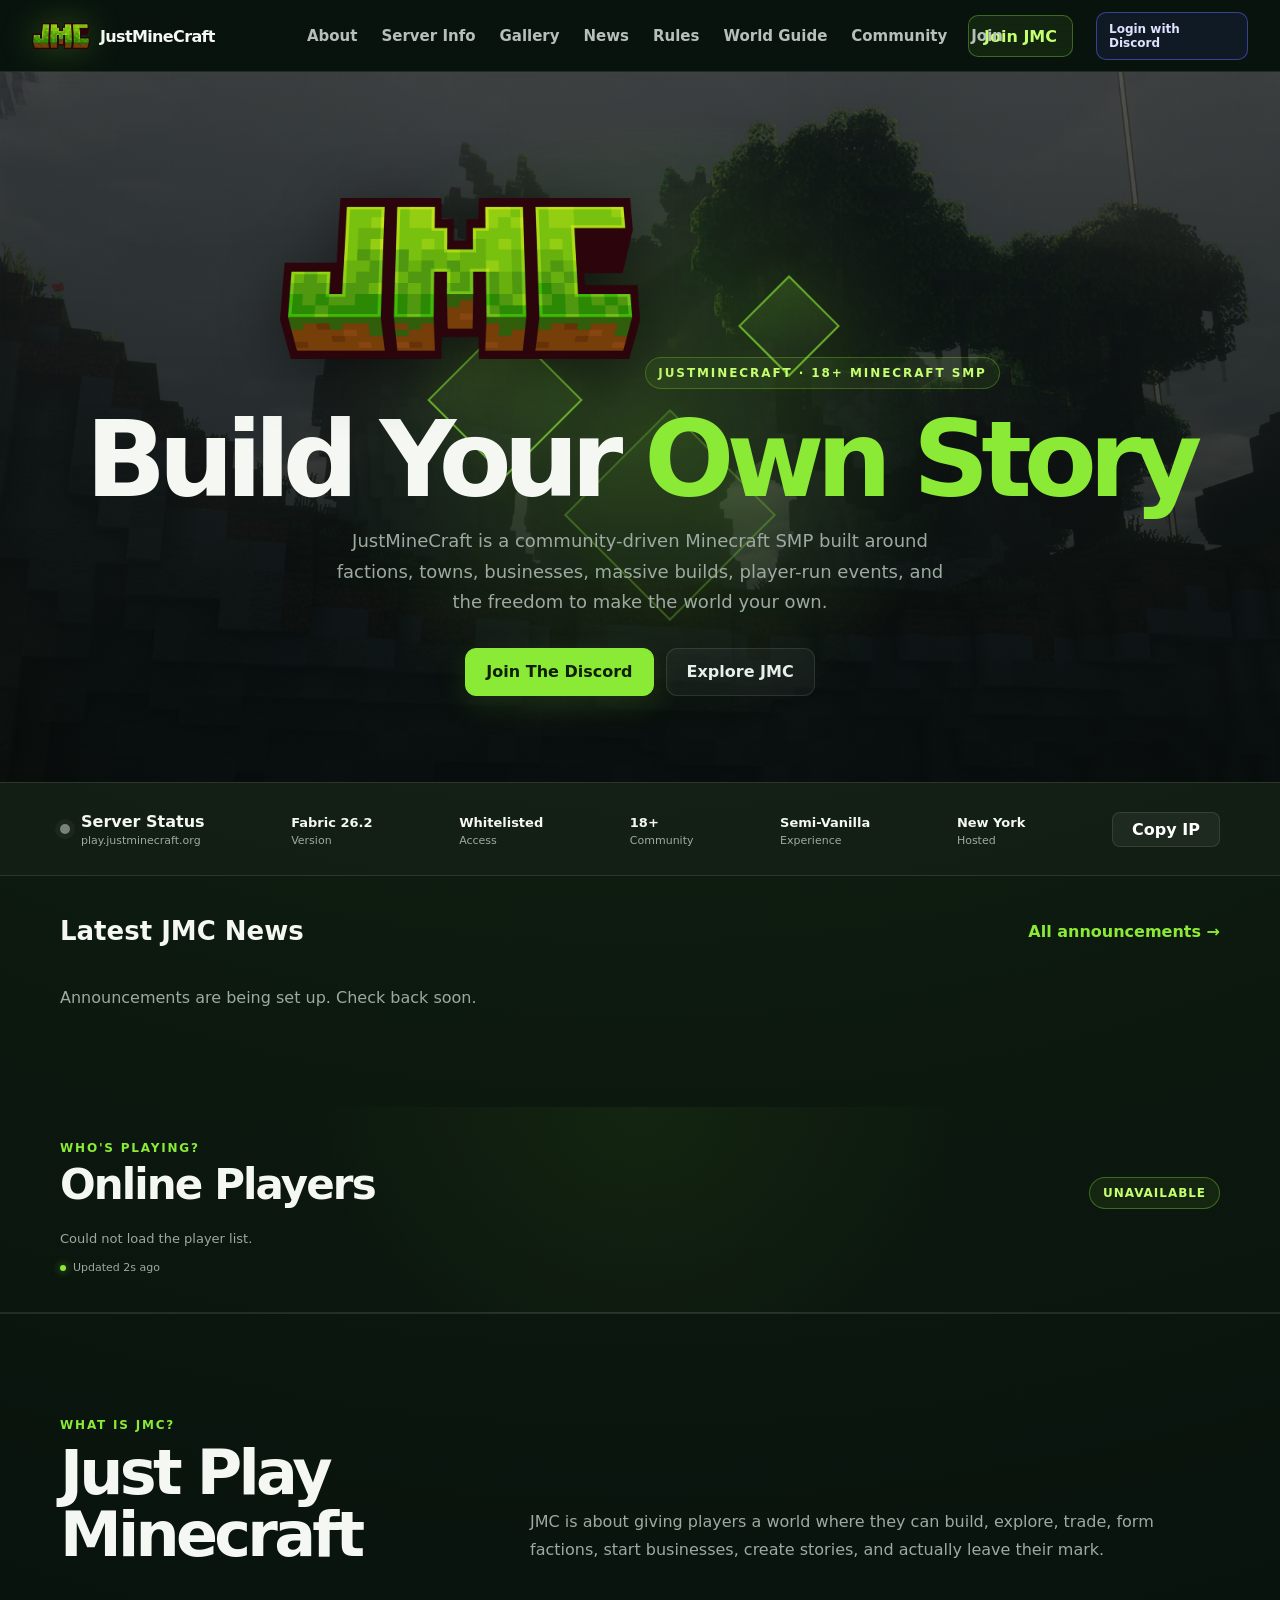
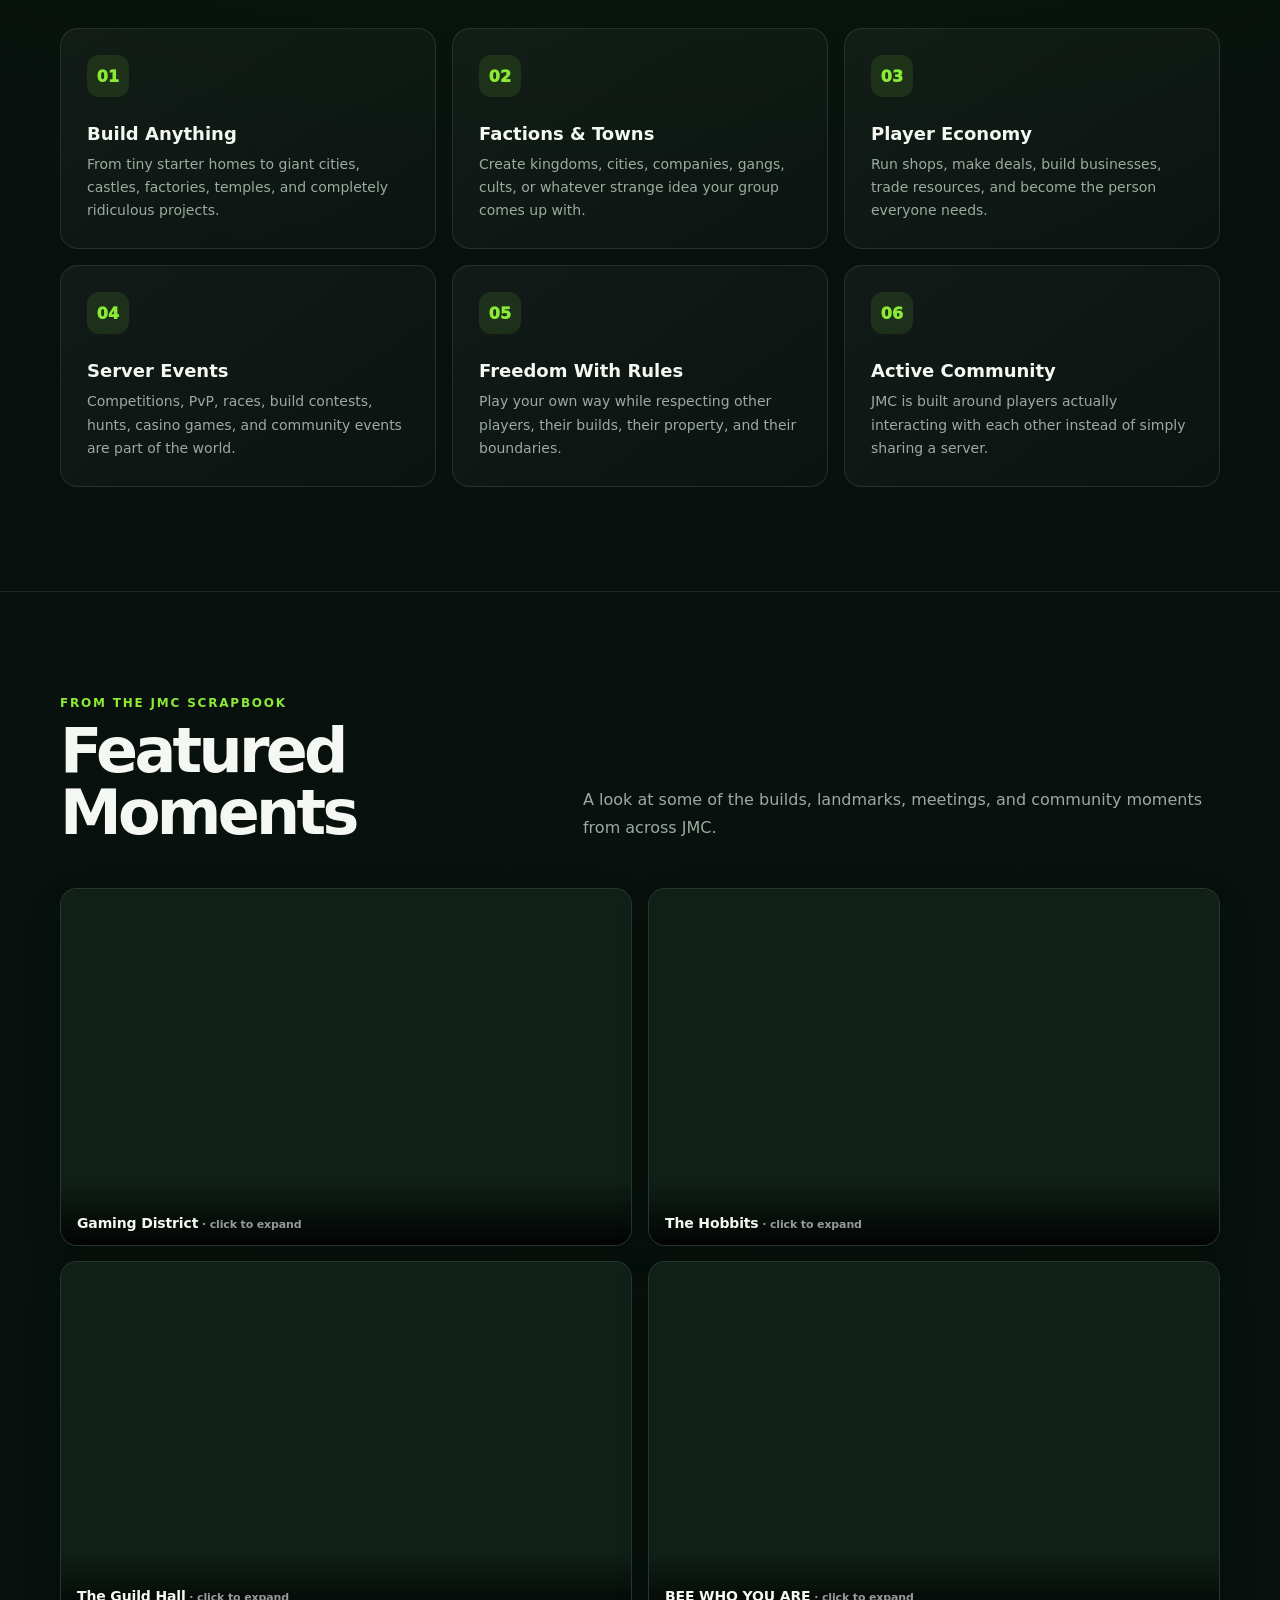
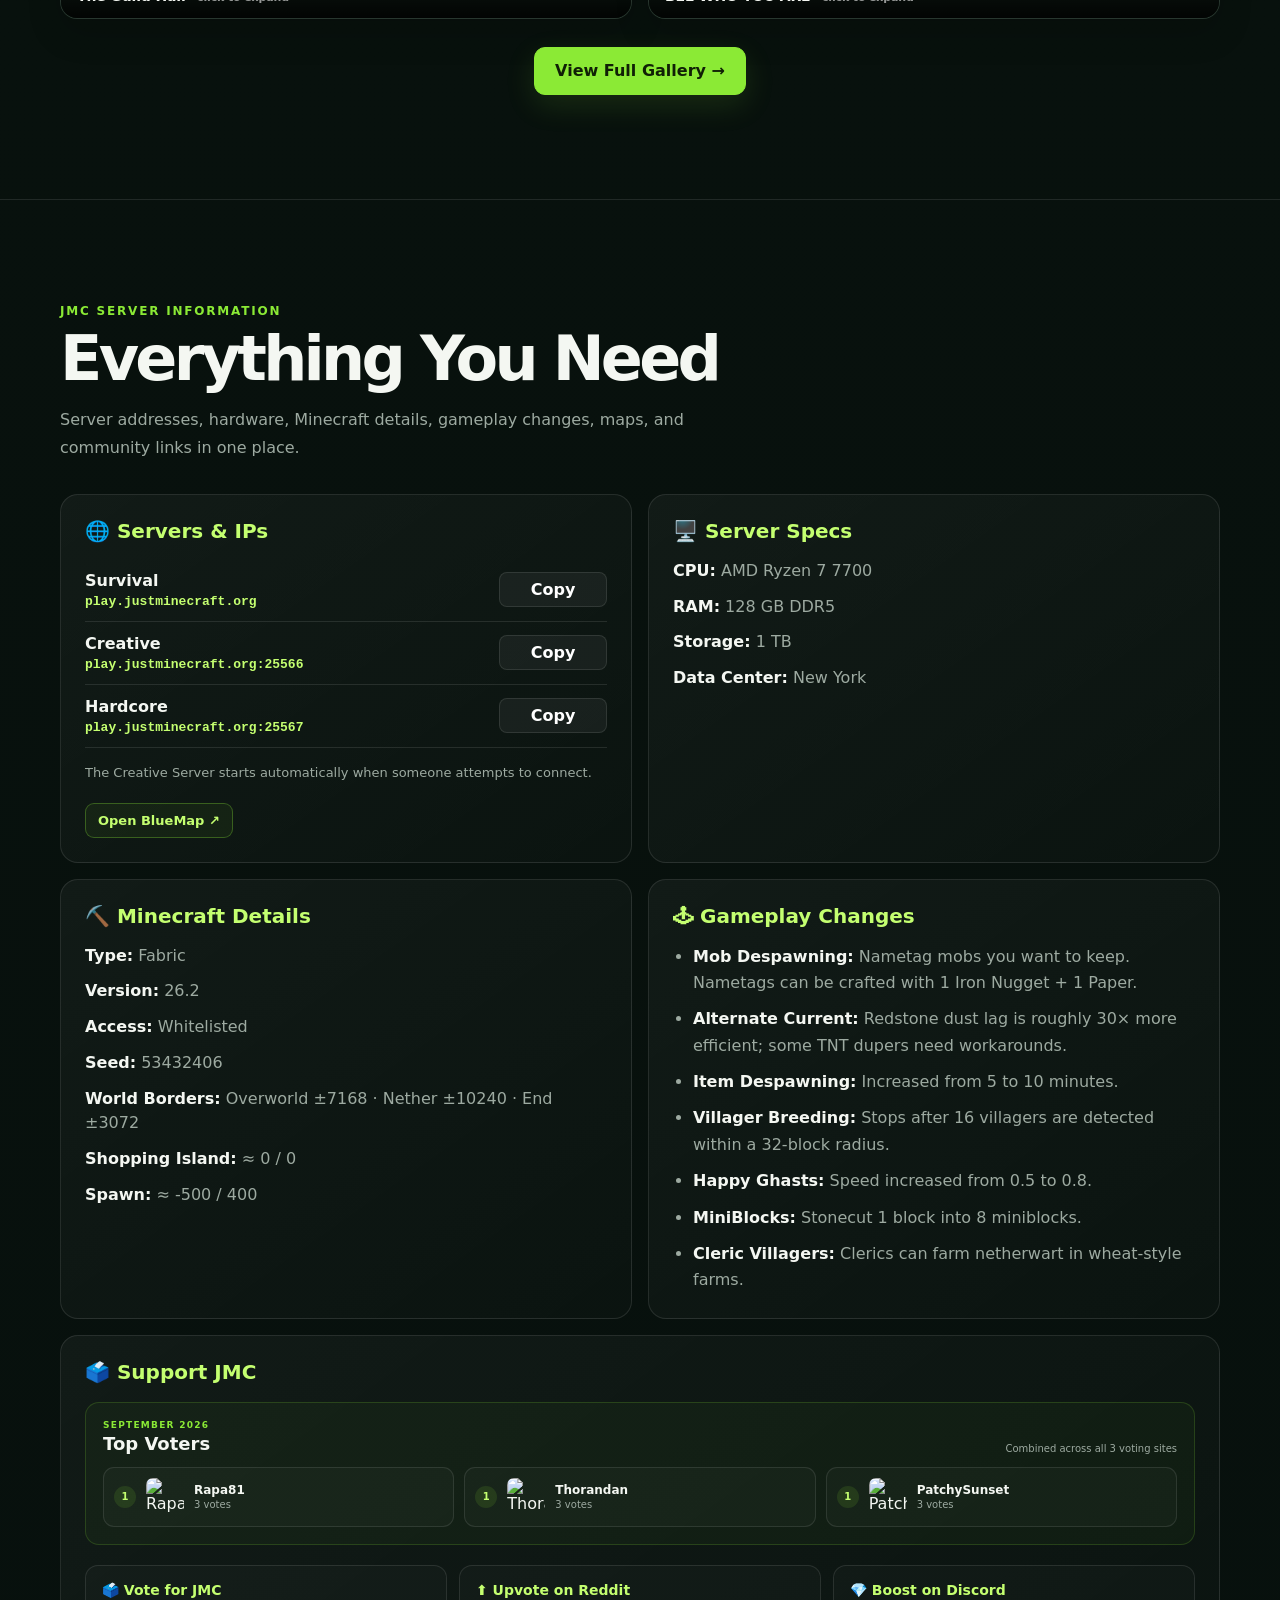
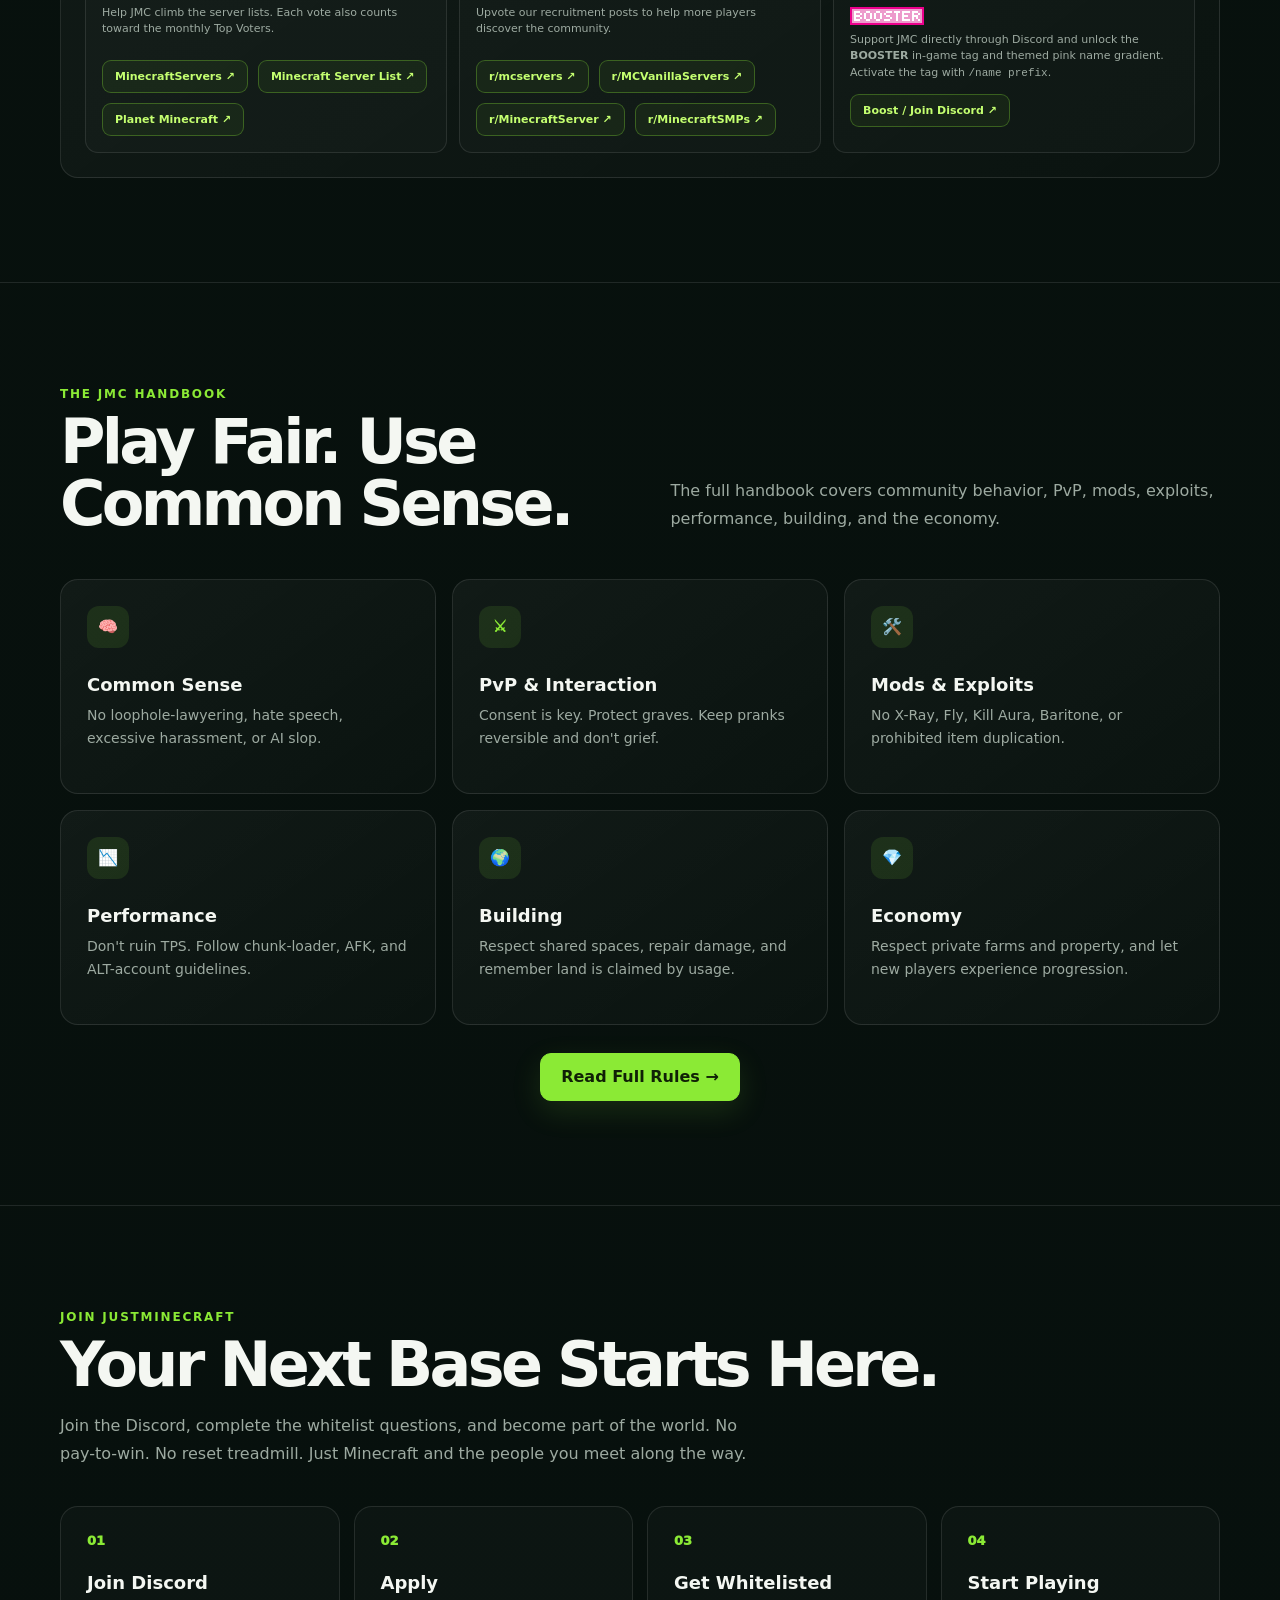
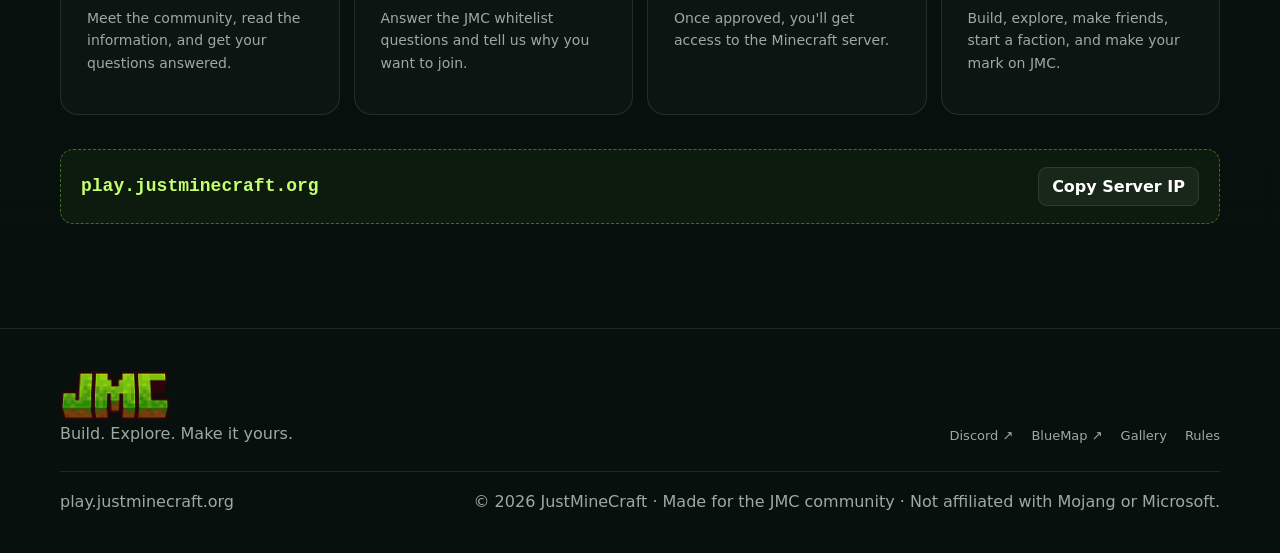
==== index.html @ 7a01f3d2 "Add News navigation and integrate homepage and staff announcement panels" ====
<!doctype html>
<html lang="en">
<head>
<meta charset="utf-8">
<meta name="viewport" content="width=device-width, initial-scale=1">
<title>JustMineCraft</title>
<meta name="description" content="JustMineCraft is an 18+ whitelisted semi-vanilla Fabric SMP with community builds, player economy, events, factions, and a long-running world.">
<meta property="og:title" content="JustMineCraft SMP">
<meta property="og:description" content="Build, explore, trade, and make your mark on JMC — an 18+ whitelisted semi-vanilla Minecraft community.">
<meta property="og:type" content="website">
<meta property="og:url" content="https://justminecraft.org/">
<meta property="og:image" content="https://justminecraft.org/assets/gaming-district.webp">
<meta name="twitter:card" content="summary_large_image">
<meta name="theme-color" content="#07100d">
<link rel="icon" type="image/png" sizes="64x64" href="/assets/server-iconSMP.png?v=2">
<link rel="shortcut icon" type="image/png" href="/assets/server-iconSMP.png?v=2">
<style>
:root {
  --bg: #07100d;
  --bg-2: #0b1712;
  --surface: #0e1d16;
  --surface-2: #13251c;
  --text: #f4f7f2;
  --muted: #9daaa1;
  --line: rgba(255,255,255,.10);
  --green: #8bea35;
  --green-2: #c4ff70;
  --radius: 18px;
  --max: 1160px;
}
* { box-sizing: border-box; }
html { scroll-behavior: smooth; }
body { margin: 0; font-family: Inter, ui-sans-serif, system-ui, -apple-system, BlinkMacSystemFont, "Segoe UI", sans-serif; color: var(--text); background: var(--bg); }
button, a { font: inherit; }
a { color: inherit; text-decoration: none; }
.root { min-height: 100vh; background: radial-gradient(circle at 50% -10%, rgba(139,234,53,.12), transparent 34%), linear-gradient(180deg, var(--bg), #08110d 45%, #07100d); }
.container { width: min(var(--max), calc(100% - 40px)); margin: 0 auto; }
.nav { position: sticky; top: 0; z-index: 20; backdrop-filter: blur(16px); background: rgba(7,16,13,.78); border-bottom: 1px solid var(--line); }
.nav-inner { height: 72px; display:flex; align-items:center; justify-content:space-between; gap:24px; }
.brand { display:flex; align-items:center; gap:10px; font-weight:900; letter-spacing:-.04em; }
.brand-mark { width:58px; height:38px; display:grid; place-items:center; }
.brand-mark img { width:100%; height:100%; object-fit:contain; display:block; filter:drop-shadow(0 0 16px rgba(139,234,53,.25)); }
.nav-links { display:flex; gap:24px; color:#b6c0b9; font-size:14px; font-weight:700; }
.nav-links a:hover { color:#fff; }
.nav-cta { padding:10px 15px; border:1px solid rgba(139,234,53,.35); border-radius:10px; color:var(--green-2); background:rgba(139,234,53,.08); font-weight:800; }
.hero { min-height: 710px; display:grid; place-items:center; text-align:center; position:relative; overflow:hidden; background:linear-gradient(rgba(4,10,8,.70),rgba(4,10,8,.88)),url("assets/guardian-forest.webp") center/cover no-repeat; }
.hero::before { content:""; position:absolute; inset:8% 10% 10%; background: radial-gradient(circle, rgba(139,234,53,.18), transparent 55%); filter:blur(12px); }
.hero-grid { position:absolute; inset:0; opacity:.22; background-image:linear-gradient(rgba(255,255,255,.045) 1px, transparent 1px), linear-gradient(90deg, rgba(255,255,255,.045) 1px, transparent 1px); background-size:56px 56px; mask-image:linear-gradient(to bottom, black, transparent 85%); }
.hero-art { position:absolute; width:560px; height:390px; left:50%; top:49%; transform:translate(-50%,-50%); opacity:.95; }
.cube { position:absolute; width:110px; height:110px; border:2px solid rgba(139,234,53,.65); background:linear-gradient(135deg, rgba(139,234,53,.20), rgba(255,255,255,.02)); box-shadow:0 0 60px rgba(139,234,53,.12); transform:rotate(45deg); }
.c1 { left:90px; top:120px; } .c2 { right:95px; top:65px; width:72px; height:72px; } .c3 { left:235px; bottom:25px; width:150px; height:150px; opacity:.45; }
.hero-content { position:relative; z-index:2; max-width:850px; padding-top:40px; }
.eyebrow { display:inline-flex; align-items:center; gap:8px; color:var(--green-2); font-size:12px; text-transform:uppercase; letter-spacing:.16em; font-weight:900; border:1px solid rgba(139,234,53,.28); background:rgba(139,234,53,.07); padding:8px 12px; border-radius:999px; }
.hero h1 { margin:22px 0 18px; font-size:clamp(54px, 9vw, 106px); line-height:.92; letter-spacing:-.075em; }
.hero h1 span { color:var(--green); }
.hero p { max-width:620px; margin:0 auto; color:var(--muted); font-size:18px; line-height:1.7; }
.actions { display:flex; justify-content:center; gap:12px; flex-wrap:wrap; margin-top:30px; }
.btn { display:inline-flex; align-items:center; justify-content:center; min-height:48px; padding:0 20px; border-radius:11px; border:1px solid var(--line); font-weight:850; cursor:pointer; transition:.18s ease; }
.btn:hover { transform:translateY(-2px); }
.btn-primary { color:#102006; background:var(--green); border-color:var(--green); box-shadow:0 10px 30px rgba(139,234,53,.13); }
.btn-secondary { background:rgba(255,255,255,.04); color:#e8eee9; }
.section { padding:104px 0; border-top:1px solid var(--line); }
.kicker { color:var(--green); font-size:12px; font-weight:900; text-transform:uppercase; letter-spacing:.15em; }
.section h2 { margin:10px 0 14px; font-size:clamp(38px, 5vw, 62px); letter-spacing:-.06em; line-height:1; }
.section-lead { max-width:690px; color:var(--muted); line-height:1.75; }
.about-head { display:flex; justify-content:space-between; align-items:end; gap:40px; margin-bottom:48px; }
.features { display:grid; grid-template-columns:repeat(3,1fr); gap:16px; }
.feature { padding:26px; min-height:215px; border:1px solid var(--line); background:linear-gradient(145deg, rgba(255,255,255,.045), rgba(255,255,255,.015)); border-radius:var(--radius); }
.feature-icon { width:42px; height:42px; border-radius:12px; display:grid; place-items:center; background:rgba(139,234,53,.11); color:var(--green); margin-bottom:26px; font-weight:1000; }
.feature h3 { margin:0 0 9px; font-size:18px; }
.feature p { margin:0; color:var(--muted); line-height:1.65; font-size:14px; }
.gallery-head { display:flex; justify-content:space-between; align-items:end; gap:20px; margin-bottom:30px; }
.gallery-toolbar { display:flex; gap:8px; flex-wrap:wrap; margin:0 0 22px; }
.gallery-filter { border:1px solid var(--line); background:rgba(255,255,255,.035); color:var(--muted); padding:9px 13px; border-radius:999px; cursor:pointer; font-weight:800; font-size:13px; transition:.18s ease; }
.gallery-filter:hover, .gallery-filter.active { color:#102006; background:var(--green); border-color:var(--green); }
.gallery { display:grid; grid-template-columns:repeat(2,minmax(0,1fr)); grid-auto-flow:dense; gap:16px; max-height:820px; overflow-y:auto; padding-right:12px; overscroll-behavior:contain; scrollbar-gutter:stable; scrollbar-width:thin; scrollbar-color:#79cf2d #0b1712; }
.gallery::-webkit-scrollbar { width:8px; }
.gallery::-webkit-scrollbar-track { background:#0b1712; border-radius:999px; }
.gallery::-webkit-scrollbar-thumb { background:#79cf2d; border-radius:999px; border:2px solid #0b1712; }
.gallery::-webkit-scrollbar-thumb:hover { background:#9df04f; }
.card { grid-column:span 1; position:relative; overflow:hidden; aspect-ratio:16/10; border-radius:17px; border:1px solid var(--line); background:#102017; cursor:pointer; box-shadow:0 14px 34px rgba(0,0,0,.16); transition:transform .22s ease, border-color .22s ease, box-shadow .22s ease; }
.card:nth-child(6n+1), .card:nth-child(6n+6) { grid-column:span 2; aspect-ratio:2.15/1; }
.card:hover { transform:translateY(-5px); border-color:rgba(139,234,53,.45); box-shadow:0 20px 48px rgba(0,0,0,.30); }
.gallery-img { width:100%; height:100%; object-fit:cover; display:block; transition:transform .35s ease, filter .35s ease; }
.card:hover .gallery-img { transform:scale(1.035); filter:brightness(1.06); }
.card::after { content:"View photo"; position:absolute; top:12px; right:12px; padding:7px 10px; border-radius:999px; background:rgba(5,10,8,.72); border:1px solid rgba(255,255,255,.14); color:#fff; font-size:11px; font-weight:900; opacity:0; transform:translateY(-5px); transition:.2s ease; backdrop-filter:blur(8px); }
.card:hover::after { opacity:1; transform:none; }
.card-art { width:100%; height:100%; display:grid; place-items:center; font-size:44px; font-weight:1000; letter-spacing:-.05em; color:rgba(255,255,255,.78); background:radial-gradient(circle at 30% 20%, rgba(139,234,53,.28), transparent 35%), linear-gradient(135deg, #193326, #0c1611 70%); }
.card:nth-child(2) .card-art { background:radial-gradient(circle at 65% 30%, rgba(104,170,255,.25), transparent 35%), linear-gradient(135deg, #14263a, #0c1218 70%); }
.card:nth-child(3) .card-art { background:radial-gradient(circle at 35% 55%, rgba(244,181,66,.24), transparent 35%), linear-gradient(135deg, #322718, #15100a 70%); }
.card:nth-child(4) .card-art { background:radial-gradient(circle at 70% 35%, rgba(199,109,255,.24), transparent 35%), linear-gradient(135deg, #291832, #120b16 70%); }
.card:nth-child(5) .card-art { background:radial-gradient(circle at 30% 40%, rgba(87,220,182,.24), transparent 35%), linear-gradient(135deg, #13352d, #091612 70%); }
.card:nth-child(6) .card-art { background:radial-gradient(circle at 60% 40%, rgba(255,99,91,.24), transparent 35%), linear-gradient(135deg, #351a1b, #120909 70%); }
.card-label { position:absolute; left:0; right:0; bottom:0; padding:36px 16px 14px; border-radius:0; background:linear-gradient(transparent,rgba(0,0,0,.88)); font-size:14px; font-weight:900; letter-spacing:-.01em; }
.card-label::after { content:" · click to expand"; color:rgba(255,255,255,.58); font-size:11px; font-weight:700; }
.rules { display:grid; grid-template-columns:1.1fr .9fr; gap:30px; align-items:start; }
.rule-panel { border:1px solid var(--line); border-radius:var(--radius); overflow:hidden; background:rgba(255,255,255,.025); }
.rule { display:flex; align-items:center; justify-content:space-between; gap:20px; padding:19px 22px; border-bottom:1px solid var(--line); }
.rule:last-child { border-bottom:0; }
.rule strong { font-size:14px; } .rule span { color:var(--green); font-weight:900; }
.rule-groups { display:grid; gap:14px; margin-top:28px; }
.rule-group { border:1px solid var(--line); border-radius:var(--radius); background:rgba(255,255,255,.025); padding:22px; }
.rule-group h3 { margin:0 0 12px; font-size:19px; color:var(--green-2); }
.rule-group ul { margin:0; padding-left:20px; color:var(--muted); line-height:1.65; }
.rule-group li + li { margin-top:8px; }
.rule-group strong { color:var(--text); }
.info-grid { display:grid; grid-template-columns:repeat(2,1fr); gap:16px; margin-top:32px; }
.info-card { border:1px solid var(--line); border-radius:var(--radius); background:linear-gradient(145deg, rgba(255,255,255,.045), rgba(255,255,255,.015)); padding:24px; }
.info-card h3 { margin:0 0 16px; font-size:20px; color:var(--green-2); }
.info-list { display:grid; gap:11px; color:var(--muted); line-height:1.55; }
.info-list strong { color:var(--text); }
.server-row { display:flex; justify-content:space-between; align-items:center; gap:12px; padding:12px 0; border-bottom:1px solid var(--line); }
.server-row:last-child { border-bottom:0; }
.server-row code { color:var(--green-2); font-weight:800; }
.mini-copy { border:1px solid var(--line); background:rgba(255,255,255,.05); color:#fff; padding:7px 10px; border-radius:8px; cursor:pointer; font-weight:750; white-space:nowrap; transition:background .18s ease,color .18s ease,border-color .18s ease,transform .18s ease; }
.mini-copy.copied { color:#102006; background:var(--green); border-color:var(--green); animation:copiedPulse .55s ease-out; transform:scale(1.04); }
.info-links { display:flex; flex-wrap:wrap; gap:10px; margin-top:18px; }
.info-links a { padding:9px 12px; border:1px solid rgba(139,234,53,.3); border-radius:9px; color:var(--green-2); background:rgba(139,234,53,.06); font-size:13px; font-weight:800; }
.change-list { margin:0; padding-left:20px; color:var(--muted); line-height:1.65; }
.change-list li + li { margin-top:10px; }
.change-list strong { color:var(--text); }
@media (max-width: 820px) { .info-grid { grid-template-columns:1fr; } }

.rule-side { padding:30px; border:1px solid var(--line); border-radius:var(--radius); background:linear-gradient(145deg, rgba(139,234,53,.08), rgba(255,255,255,.02)); }
.rule-side h3 { margin:0 0 12px; font-size:24px; } .rule-side p { color:var(--muted); line-height:1.7; }
.steps { display:grid; grid-template-columns:repeat(4,1fr); gap:14px; }
.step { padding:26px; border:1px solid var(--line); border-radius:var(--radius); background:rgba(255,255,255,.025); }
.step-num { color:var(--green); font-size:13px; font-weight:1000; } .step h3 { margin:24px 0 8px; font-size:18px; } .step p { color:var(--muted); line-height:1.6; font-size:14px; }
.ip { margin-top:34px; padding:17px 20px; border:1px dashed rgba(139,234,53,.4); border-radius:13px; display:flex; justify-content:space-between; align-items:center; gap:12px; background:rgba(139,234,53,.05); }
.ip code { font-size:18px; color:var(--green-2); font-weight:900; }
.copy { border:1px solid var(--line); background:rgba(255,255,255,.05); color:#fff; padding:9px 13px; border-radius:9px; cursor:pointer; font-weight:800; }
.footer { padding:55px 0 70px; border-top:1px solid var(--line); color:var(--muted); }
.footer-inner { display:flex; justify-content:space-between; gap:30px; align-items:center; }
.footer strong { color:#fff; }
.modal { position:fixed; inset:0; z-index:50; display:none; place-items:center; background:rgba(0,0,0,.78); padding:25px; }
.modal.open { display:grid; }
.modal-box { width:min(850px,100%); border:1px solid var(--line); background:var(--surface); border-radius:20px; padding:14px; position:relative; }
.modal-art { width:100%; height:min(68vh,680px); border-radius:13px; display:flex; align-items:center; justify-content:center; overflow:hidden; background:#050906; font-size:72px; }
.modal-art img { max-width:100%; max-height:100%; width:auto !important; height:auto !important; object-fit:contain !important; object-position:center; display:block; }
.close { position:absolute; top:24px; right:24px; border:0; background:rgba(0,0,0,.5); color:#fff; width:40px; height:40px; border-radius:50%; cursor:pointer; font-size:20px; }
@media (max-width: 820px) { .nav-links { display:none; } .features { grid-template-columns:1fr 1fr; } .gallery { grid-template-columns:repeat(2,1fr); } .card, .card:nth-child(6n+1), .card:nth-child(6n+6) { grid-column:span 1; aspect-ratio:16/10; } .steps { grid-template-columns:1fr 1fr; } .rules { grid-template-columns:1fr; } .about-head, .gallery-head { align-items:start; flex-direction:column; } }
@media (max-width: 560px) { .gallery { max-height:680px; padding-right:6px; } .container { width:min(var(--max), calc(100% - 26px)); } .hero { min-height:650px; } .features, .gallery, .steps { grid-template-columns:1fr; } .card, .card:nth-child(6n+1), .card:nth-child(6n+6) { grid-column:1; } .hero-art { width:390px; } .footer-inner { flex-direction:column; align-items:flex-start; } .ip { align-items:flex-start; flex-direction:column; } }

/* Motion & ambience */
@keyframes logoBreathe { 0%,100%{filter:drop-shadow(0 0 10px rgba(139,234,53,.16))} 50%{filter:drop-shadow(0 0 24px rgba(139,234,53,.42))} }
@keyframes particleFloat { 0%{transform:translate3d(0,18px,0) rotate(0);opacity:0} 15%{opacity:.32} 85%{opacity:.18} 100%{transform:translate3d(var(--drift),-115px,0) rotate(90deg);opacity:0} }
@keyframes copiedPulse { 0%{box-shadow:0 0 0 0 rgba(139,234,53,.5)} 100%{box-shadow:0 0 0 18px rgba(139,234,53,0)} }
.brand-mark img { animation:logoBreathe 4.5s ease-in-out infinite; }
.btn-primary { position:relative; overflow:hidden; }
.btn-primary::after { content:""; position:absolute; inset:-40% auto -40% -55%; width:35%; transform:skewX(-20deg); background:linear-gradient(90deg,transparent,rgba(255,255,255,.45),transparent); transition:left .55s ease; }
.btn-primary:hover::after { left:125%; }
.reveal { opacity:0; transform:translateY(22px); transition:opacity .65s ease,transform .65s cubic-bezier(.2,.75,.25,1); }
.reveal.in-view { opacity:1; transform:none; }
.particle-field { position:absolute; inset:0; z-index:1; overflow:hidden; pointer-events:none; }
.pixel-particle { position:absolute; bottom:-20px; width:var(--size); height:var(--size); background:rgba(139,234,53,.6); border:1px solid rgba(196,255,112,.35); box-shadow:0 0 12px rgba(139,234,53,.18); animation:particleFloat var(--duration) linear infinite; animation-delay:var(--delay); }
.card { transform-style:preserve-3d; will-change:transform; }
.card.motion-tilt { transition:transform .12s ease,border-color .22s ease,box-shadow .22s ease; }
.ip.copied { animation:copiedPulse .55s ease-out; border-color:var(--green); }
.nav-links a { position:relative; }
.nav-links a::after { content:""; position:absolute; left:0; right:100%; bottom:-10px; height:2px; background:var(--green); border-radius:3px; transition:right .2s ease; }
.nav-links a.active::after { right:0; }
@media (prefers-reduced-motion:reduce) { *,*::before,*::after { scroll-behavior:auto!important; animation:none!important; transition:none!important; } .reveal{opacity:1;transform:none} }
.status-strip{border-top:1px solid var(--line);border-bottom:1px solid var(--line);background:rgba(255,255,255,.018)}.status-inner{min-height:92px;display:flex;align-items:center;gap:22px;justify-content:space-between;flex-wrap:wrap}.live-status{display:flex;align-items:center;gap:11px}.live-status small,.stat-pill span{display:block;color:var(--muted);font-size:11px;margin-top:3px}.status-dot{width:10px;height:10px;border-radius:50%;background:#78817b;box-shadow:0 0 0 5px rgba(255,255,255,.04)}.status-dot.online{background:var(--green);box-shadow:0 0 16px rgba(139,234,53,.7)}.status-dot.offline{background:#ff665f}.stat-pill strong{font-size:13px}.featured-gallery{max-height:none;overflow:visible;padding-right:0;scrollbar-gutter:auto}.featured-gallery .card{grid-column:span 1!important;aspect-ratio:16/10!important}.featured-gallery .card{grid-column:span 1!important;aspect-ratio:16/10!important}@media(max-width:820px){.status-inner{padding:18px 0;justify-content:flex-start}.stat-pill{min-width:110px}.featured-gallery .card,.featured-gallery .card:nth-child(1),.featured-gallery .card:nth-child(6){grid-column:span 1!important;aspect-ratio:16/10!important}} </style>
<style id="homepage-components-clean">
/* online-player-styles */

.online-players-section{padding:34px 0 38px;border-bottom:1px solid var(--line);background:radial-gradient(circle at 50% 0,rgba(139,234,53,.06),transparent 48%)}
.online-players-head{display:flex;align-items:end;justify-content:space-between;gap:20px;margin-bottom:22px}.online-players-head h2{margin:5px 0 0;font-size:clamp(28px,4vw,42px);letter-spacing:-.045em}.online-count{padding:8px 13px;border:1px solid rgba(139,234,53,.35);border-radius:999px;color:var(--green-2);background:rgba(139,234,53,.07);font-size:12px;font-weight:900;letter-spacing:.08em}
.player-head-grid{display:grid;grid-template-columns:repeat(auto-fill,minmax(72px,1fr));gap:14px;max-width:720px}.player-chip{min-width:0;text-align:center}.player-head{width:58px;height:58px;margin:auto;border-radius:12px;image-rendering:pixelated;display:block;background:rgba(255,255,255,.04);border:1px solid var(--line);transition:transform .18s ease,border-color .18s ease}.player-chip:hover .player-head{transform:translateY(-3px);border-color:rgba(139,234,53,.5)}.player-name{display:block;margin-top:7px;color:var(--muted);font-size:11px;white-space:nowrap;overflow:hidden;text-overflow:ellipsis}.player-empty{grid-column:1/-1;color:var(--muted);font-size:13px}
@media(max-width:560px){.online-players-head{align-items:flex-start;flex-direction:column}.player-head-grid{grid-template-columns:repeat(4,1fr);gap:12px}.player-head{width:54px;height:54px}}


/* player-role-tooltip */

.player-chip{position:relative}.player-role-tip{position:absolute;left:50%;bottom:calc(100% + 9px);transform:translate(-50%,6px);min-width:112px;padding:8px 10px;border:1px solid rgba(255,255,255,.12);border-radius:9px;background:rgba(5,9,7,.96);box-shadow:0 10px 28px rgba(0,0,0,.3);opacity:0;visibility:hidden;pointer-events:none;transition:opacity .16s ease,transform .16s ease;z-index:15}.player-chip:hover .player-role-tip,.player-chip:focus-within .player-role-tip{opacity:1;visibility:visible;transform:translate(-50%,0)}.player-role-tip strong{display:block;color:#f4f7f2;font-size:12px;line-height:1.2;margin-bottom:5px}.role-badge{display:inline-block;padding:3px 7px;border-radius:3px;color:#fff;font-family:monospace;font-size:11px;font-weight:1000;line-height:1;letter-spacing:.02em;text-shadow:1px 1px 0 rgba(0,0,0,.55);image-rendering:pixelated}
.role-admin{background:#e31b23}.role-maintainer{background:#c20a88}.role-moderator{background:#f58220}.role-helper{background:#28bfae}.role-founder{background:#159b8e}.role-event-council{background:#ffa31a}.role-shopping-council{background:#f4c20d;color:#fff;text-shadow:1px 1px 0 rgba(0,0,0,.55)}.role-community-figure{background:#22b95f}.role-guide{background:#147db3}.role-server-booster{background:#d85adf}.role-whitelisted{background:#2d9bd3}


/* role-tooltip-layout-fix */

.player-role-tip{min-width:max-content!important;width:max-content!important;max-width:260px!important;text-align:center!important;padding:8px 10px!important}
.player-role-tip strong{text-align:center!important}
.player-role-tip>div{justify-content:center!important}


/* mobile-player-tooltip-fix */

@media(max-width:560px){
  .online-players-section{overflow:hidden}
  .player-head-grid{padding-top:4px}
  .player-role-tip{position:fixed!important;left:14px!important;right:14px!important;bottom:18px!important;top:auto!important;width:auto!important;max-width:none!important;transform:translateY(10px)!important;z-index:1000!important;padding:12px 14px!important}
  .player-chip:hover .player-role-tip,.player-chip:focus-within .player-role-tip{transform:translateY(0)!important}
  .player-role-tip>div{max-height:112px;overflow-y:auto;justify-content:center!important}
  .role-badge{font-size:10px!important;padding:4px 6px!important}
}


/* jmc-site-upgrade */

.mobile-menu-btn{display:none;border:1px solid rgba(139,234,53,.3);background:rgba(139,234,53,.07);color:#c4ff70;width:42px;height:42px;border-radius:10px;font-size:20px;cursor:pointer}.mobile-drawer{display:none;position:sticky;top:72px;z-index:19;background:rgba(7,16,13,.98);border-bottom:1px solid var(--line);padding:10px 13px 16px}.mobile-drawer.open{display:grid}.mobile-drawer a{padding:13px 10px;border-bottom:1px solid rgba(255,255,255,.06);color:#d5ddd7;font-weight:800;text-decoration:none}.mobile-drawer a:last-child{border-bottom:0}.player-updated{margin-top:15px;color:var(--muted);font-size:11px;display:flex;align-items:center;gap:7px}.live-pip{width:6px;height:6px;border-radius:50%;background:var(--green);box-shadow:0 0 8px rgba(139,234,53,.6)}
@media(max-width:1100px){header.nav .nav-links{gap:16px!important;font-size:13px!important}}
@media(max-width:900px){header.nav .nav-links{display:none!important}.mobile-menu-btn{display:inline-grid;place-items:center}.nav-cta{display:none!important}}


/* final-canonical-header */

header.nav{position:sticky!important;top:0!important;z-index:20!important;backdrop-filter:blur(16px)!important;background:rgba(7,16,13,.78)!important;border-bottom:1px solid rgba(255,255,255,.1)!important}
header.nav .container.nav-inner{width:min(1160px,calc(100% - 40px))!important;margin:auto!important;height:72px!important;display:flex!important;align-items:center!important;justify-content:space-between!important;gap:24px!important}
header.nav .brand{display:flex!important;align-items:center!important;gap:10px!important;font-weight:900!important;letter-spacing:-.04em!important;color:#f4f7f2!important;text-decoration:none!important}
header.nav .brand-mark{width:58px!important;height:38px!important;display:grid!important;place-items:center!important}
header.nav .brand-mark img{width:100%!important;height:100%!important;object-fit:contain!important;display:block!important;filter:drop-shadow(0 0 16px rgba(139,234,53,.25))!important}
header.nav .nav-links{display:flex!important;align-items:center!important;gap:20px!important;color:#b6c0b9!important;font-size:13px!important;font-weight:700!important}
header.nav .nav-links a{position:relative!important;color:inherit!important;text-decoration:none!important;padding:0!important}
header.nav .nav-links a::after{content:""!important;position:absolute!important;left:0!important;right:100%!important;bottom:-10px!important;height:2px!important;background:#8bea35!important;border-radius:3px!important;transition:right .2s ease!important}
header.nav .nav-links a:hover::after,header.nav .nav-links a:focus-visible::after{right:0!important}
header.nav .nav-cta{padding:10px 15px!important;border:1px solid rgba(139,234,53,.35)!important;border-radius:10px!important;color:#c4ff70!important;background:rgba(139,234,53,.08)!important;font-weight:800!important;text-decoration:none!important}
@media(max-width:1100px){header.nav .nav-links{gap:14px!important;font-size:12px!important}}
@media(max-width:900px){header.nav .nav-links{display:none!important}header.nav .nav-cta{display:none!important}header.nav .container.nav-inner{width:calc(100% - 26px)!important}}


/* site-container-standard */

:root{--jmc-content:1160px;--jmc-gutter:40px}
header.nav .container.nav-inner,
main .container,
main .c,
footer .container{width:min(var(--jmc-content),calc(100% - var(--jmc-gutter)))!important;max-width:var(--jmc-content)!important;margin-left:auto!important;margin-right:auto!important}
@media(max-width:620px){:root{--jmc-gutter:26px}}

</style><link rel="stylesheet" href="/assets/jmc-header.css?v=1"><link rel="stylesheet" href="/assets/jmc-footer.css?v=1"><style id="monthly-voters-style">
.monthly-voters{margin:18px 0 20px;padding:17px;border:1px solid rgba(139,234,53,.18);border-radius:14px;background:rgba(139,234,53,.035)}
.monthly-voters-head{display:flex;align-items:end;justify-content:space-between;gap:16px;margin-bottom:13px}.monthly-label{display:block;color:var(--green);font-size:9px;font-weight:900;letter-spacing:.14em}.monthly-voters h4{margin:3px 0 0;font-size:18px}.monthly-note{color:var(--muted);font-size:10px}
.voter-podium{display:grid;grid-template-columns:repeat(3,1fr);gap:10px}.voter-rank{display:flex;align-items:center;gap:10px;padding:10px;border:1px solid var(--line);border-radius:11px;background:rgba(255,255,255,.025)}.voter-rank .place{width:22px;height:22px;display:grid;place-items:center;border-radius:50%;background:rgba(139,234,53,.12);color:var(--green-2);font-size:10px;font-weight:900}.voter-rank img{width:38px;height:38px;border-radius:7px}.voter-rank strong,.voter-rank div span{display:block}.voter-rank strong{font-size:12px}.voter-rank div span{margin-top:2px;color:var(--muted);font-size:10px}
@media(max-width:700px){.voter-podium{grid-template-columns:1fr}.monthly-voters-head{align-items:start;flex-direction:column;gap:5px}}
</style><style id="support-groups-style">
.support-actions{display:grid;grid-template-columns:1fr 1fr 1fr;gap:12px;margin-top:18px}.support-group{padding:16px;border:1px solid var(--line);border-radius:13px;background:rgba(255,255,255,.02)}.support-group-title{color:var(--green-2);font-size:14px;font-weight:900}.support-group p{min-height:42px;margin:7px 0 13px;color:var(--muted);font-size:11px;line-height:1.5}.support-group .info-links{margin-top:0}.support-group .info-links a{font-size:11px}
@media(max-width:900px){.support-actions{grid-template-columns:1fr}.support-group p{min-height:0}}
</style><style id="booster-tag-preview-style">
.booster-tag-preview{display:block;width:74px;height:18px;object-fit:contain;object-position:left center;image-rendering:pixelated;margin:9px 0 3px}
</style><style id="anonymous-player-label-style">
.player-name.anonymous-player-name{white-space:normal!important;line-height:1.2!important;text-align:center!important}
</style><meta name="anonymous-player-fix" content="anonymous-player-wrap-v3"><link rel="stylesheet" href="/assets/jmc-site-ui.css?v=3"><style id="mini-copy-width-fix">
.mini-copy{min-width:108px!important;box-sizing:border-box!important;white-space:nowrap!important;text-align:center!important;flex-shrink:0!important}
.mini-copy.copied{transform:none!important}
</style><link rel="stylesheet" href="/assets/jmc-page-transitions.css?v=4"><link rel="stylesheet" href="/assets/jmc-polish.css?v=1"><link rel="stylesheet" href="/assets/jmc-news.css?v=1"></head>
<body>
<div class="root">
<header class="nav"><div class="container nav-inner"><a class="brand" href="/"><span class="brand-mark"><img src="/assets/logo.png" alt="JMC"></span><span>JustMineCraft</span></a><nav class="nav-links"><a href="/#about">About</a><a href="/#info">Server Info</a><a href="/gallery/">Gallery</a><a href="/news/">News</a><a href="/rules/">Rules</a><a href="/world/">World Guide</a><a href="/community/">Community</a><a class="staff-nav-link" href="/staff/" hidden>Staff</a><a class="join-nav-link" href="/#join">Join</a></nav><button class="mobile-menu-btn" id="mobileMenuBtn" aria-label="Open navigation" aria-expanded="false">☰</button><div class="jmc-auth" id="jmcAuth"><a class="jmc-login" href="https://auth.justminecraft.org/login">Login with Discord</a><button class="jmc-user-btn" id="jmcUserBtn" type="button" aria-expanded="false"><img id="jmcUserAvatar" alt=""><span id="jmcUserName">Account</span></button><div class="jmc-account-menu" id="jmcAccountMenu"><div class="jmc-account-head"><img id="jmcMenuAvatar" alt=""><div><strong id="jmcMenuName">Discord User</strong><span id="jmcMenuUsername"></span></div></div><div class="jmc-account-roles" id="jmcAccountRoles"></div><a href="/#support">Vote for JMC</a><a href="http://play.justminecraft.org:8100/" target="_blank" rel="noopener">Open BlueMap ↗</a><a class="logout" href="https://auth.justminecraft.org/logout">Log Out</a></div></div><a class="nav-cta" id="jmcJoinCta" href="https://discord.gg/SxK7QYqeD7" target="_blank" rel="noopener">Join JMC</a></div></header><div class="mobile-drawer" id="mobileDrawer"><a href="/#about">About</a><a href="/#info">Server Info</a><a href="/gallery/">Gallery</a><a href="/news/">News</a><a href="/rules/">Rules</a><a href="/world/">World Guide</a><a href="/community/">Community</a><a class="staff-nav-link" href="/staff/" hidden>Staff</a><a class="join-nav-link" href="/#join">Join</a></div>
<main id="top">
<section class="hero">
  <div class="hero-grid"></div><div class="particle-field" id="particleField"></div><div class="hero-art"><div class="cube c1"></div><div class="cube c2"></div><div class="cube c3"></div></div>
  <div class="container hero-content">
    <img src="/assets/logo.png" alt="JustMineCraft" style="width:min(360px,72vw);height:auto;margin:0 auto 18px;filter:drop-shadow(0 10px 30px rgba(0,0,0,.45))">
    <div class="eyebrow">JustMineCraft · 18+ Minecraft SMP</div>
    <h1>Build Your <span>Own Story</span></h1>
    <p>JustMineCraft is a community-driven Minecraft SMP built around factions, towns, businesses, massive builds, player-run events, and the freedom to make the world your own.</p>
    <div class="actions"><a class="btn btn-primary" href="https://discord.gg/SxK7QYqeD7" target="_blank" rel="noopener">Join The Discord</a><a class="btn btn-secondary" href="#world">Explore JMC</a></div>
  </div>
</section>
<section class="status-strip"><div class="container status-inner">
  <div class="live-status"><span class="status-dot" id="statusDot"></span><div><strong id="statusText">Checking server…</strong><small id="playerText">play.justminecraft.org</small></div></div>
  <div class="stat-pill"><strong>Fabric 26.2</strong><span>Version</span></div>
  <div class="stat-pill"><strong>Whitelisted</strong><span>Access</span></div>
  <div class="stat-pill"><strong>18+</strong><span>Community</span></div>
  <div class="stat-pill"><strong>Semi-Vanilla</strong><span>Experience</span></div>
  <div class="stat-pill"><strong>New York</strong><span>Hosted</span></div>
  <button class="mini-copy" data-copy="play.justminecraft.org">Copy IP</button>
</div></section>
<section class="news-section container" aria-labelledby="homeNewsTitle"><div class="news-toolbar"><h2 id="homeNewsTitle">Latest JMC News</h2><a href="/news/" style="color:#8bea35;font-weight:800">All announcements →</a></div><div id="jmcNewsPreview" class="news-grid" aria-live="polite"><p class="news-empty">Loading announcements…</p></div></section><section class="online-players-section" id="onlinePlayersSection"><div class="container">
  <div class="online-players-head"><div><div class="kicker">Who's Playing?</div><h2>Online Players</h2></div><div class="online-count" id="onlinePlayerCount">Checking…</div></div>
  <div class="player-head-grid" id="onlinePlayerGrid"><div class="player-empty">Loading online players…</div></div><div class="player-updated"><span class="live-pip"></span><span id="playerUpdated">Updating live status…</span></div>
</div></section>
<section class="section" id="about"><div class="container">
  <div class="about-head"><div><div class="kicker">What Is JMC?</div><h2>Just Play Minecraft</h2></div><p class="section-lead">JMC is about giving players a world where they can build, explore, trade, form factions, start businesses, create stories, and actually leave their mark.</p></div>
  <div class="features">
    <article class="feature"><div class="feature-icon">01</div><h3>Build Anything</h3><p>From tiny starter homes to giant cities, castles, factories, temples, and completely ridiculous projects.</p></article>
    <article class="feature"><div class="feature-icon">02</div><h3>Factions & Towns</h3><p>Create kingdoms, cities, companies, gangs, cults, or whatever strange idea your group comes up with.</p></article>
    <article class="feature"><div class="feature-icon">03</div><h3>Player Economy</h3><p>Run shops, make deals, build businesses, trade resources, and become the person everyone needs.</p></article>
    <article class="feature"><div class="feature-icon">04</div><h3>Server Events</h3><p>Competitions, PvP, races, build contests, hunts, casino games, and community events are part of the world.</p></article>
    <article class="feature"><div class="feature-icon">05</div><h3>Freedom With Rules</h3><p>Play your own way while respecting other players, their builds, their property, and their boundaries.</p></article>
    <article class="feature"><div class="feature-icon">06</div><h3>Active Community</h3><p>JMC is built around players actually interacting with each other instead of simply sharing a server.</p></article>
  </div>
</div></section>
<section class="section" id="world"><div class="container">
  <div class="gallery-head"><div><div class="kicker">From the JMC Scrapbook</div><h2>Featured Moments</h2></div><p class="section-lead">A look at some of the builds, landmarks, meetings, and community moments from across JMC.</p></div>
  <div class="gallery featured-gallery" id="featuredGallery"></div>
  <div style="text-align:center;margin-top:28px"><a class="btn btn-primary" href="/gallery/">View Full Gallery →</a></div>
</div></section>
<section class="section" id="info"><div class="container">
  <div class="kicker">JMC Server Information</div><h2>Everything You Need</h2><p class="section-lead">Server addresses, hardware, Minecraft details, gameplay changes, maps, and community links in one place.</p>
  <div class="info-grid">
    <article class="info-card"><h3>🌐 Servers &amp; IPs</h3>
      <div class="server-row"><div><strong>Survival</strong><br><code>play.justminecraft.org</code></div><button class="mini-copy" data-copy="play.justminecraft.org">Copy</button></div>
      <div class="server-row"><div><strong>Creative</strong><br><code>play.justminecraft.org:25566</code></div><button class="mini-copy" data-copy="play.justminecraft.org:25566">Copy</button></div>
      <div class="server-row"><div><strong>Hardcore</strong><br><code>play.justminecraft.org:25567</code></div><button class="mini-copy" data-copy="play.justminecraft.org:25567">Copy</button></div>
      <p class="section-lead" style="font-size:13px;margin:14px 0 0">The Creative Server starts automatically when someone attempts to connect.</p>
      <div class="info-links"><a href="http://play.justminecraft.org:8100/" target="_blank" rel="noopener">Open BlueMap ↗</a></div>
    </article>
    <article class="info-card"><h3>🖥️ Server Specs</h3><div class="info-list"><div><strong>CPU:</strong> AMD Ryzen 7 7700</div><div><strong>RAM:</strong> 128 GB DDR5</div><div><strong>Storage:</strong> 1 TB</div><div><strong>Data Center:</strong> New York</div></div></article>
    <article class="info-card"><h3>⛏️ Minecraft Details</h3><div class="info-list"><div><strong>Type:</strong> Fabric</div><div><strong>Version:</strong> 26.2</div><div><strong>Access:</strong> Whitelisted</div><div><strong>Seed:</strong> 53432406</div><div><strong>World Borders:</strong> Overworld ±7168 · Nether ±10240 · End ±3072</div><div><strong>Shopping Island:</strong> ≈ 0 / 0</div><div><strong>Spawn:</strong> ≈ -500 / 400</div></div></article>
    <article class="info-card"><h3>🕹 Gameplay Changes</h3><ul class="change-list"><li><strong>Mob Despawning:</strong> Nametag mobs you want to keep. Nametags can be crafted with 1 Iron Nugget + 1 Paper.</li><li><strong>Alternate Current:</strong> Redstone dust lag is roughly 30× more efficient; some TNT dupers need workarounds.</li><li><strong>Item Despawning:</strong> Increased from 5 to 10 minutes.</li><li><strong>Villager Breeding:</strong> Stops after 16 villagers are detected within a 32-block radius.</li><li><strong>Happy Ghasts:</strong> Speed increased from 0.5 to 0.8.</li><li><strong>MiniBlocks:</strong> Stonecut 1 block into 8 miniblocks.</li><li><strong>Cleric Villagers:</strong> Clerics can farm netherwart in wheat-style farms.</li></ul></article>
  </div>
  <div class="info-card" style="margin-top:16px"><h3>🗳️ Support JMC</h3>
<div class="monthly-voters">
  <div class="monthly-voters-head"><div><span class="monthly-label">SEPTEMBER 2026</span><h4>Top Voters</h4></div><span class="monthly-note">Combined across all 3 voting sites</span></div>
  <div class="voter-podium">
    <div class="voter-rank"><span class="place">1</span><img src="https://mc-heads.net/avatar/Rapa81/44" alt="Rapa81" loading="lazy"><div><strong>Rapa81</strong><span>3 votes</span></div></div>
    <div class="voter-rank"><span class="place">1</span><img src="https://crafatar.com/avatars/49a0f5769c46456081d5cc1e6599f47c?size=44&overlay" alt="Thorandan" loading="lazy"><div><strong>Thorandan</strong><span>3 votes</span></div></div>
    <div class="voter-rank"><span class="place">1</span><img src="https://mc-heads.net/avatar/PatchySunset/44" alt="PatchySunset" loading="lazy"><div><strong>PatchySunset</strong><span>3 votes</span></div></div>
  </div>
</div><div class="support-actions">
  <div class="support-group"><div class="support-group-title">🗳️ Vote for JMC</div><p>Help JMC climb the server lists. Each vote also counts toward the monthly Top Voters.</p><div class="info-links"><a href="https://minecraftservers.org/server/686941" target="_blank" rel="noopener">MinecraftServers ↗</a><a href="https://minecraft-server-list.com/server/519767/" target="_blank" rel="noopener">Minecraft Server List ↗</a><a href="https://www.planetminecraft.com/server/justminecraft-smp/" target="_blank" rel="noopener">Planet Minecraft ↗</a></div></div>
  <div class="support-group"><div class="support-group-title">⬆️ Upvote on Reddit</div><p>Upvote our recruitment posts to help more players discover the community.</p><div class="info-links"><a href="https://www.reddit.com/r/mcservers/comments/1uh3rkw/jmc_smp_262_semivanilla_whitelist_voicechat/" target="_blank" rel="noopener">r/mcservers ↗</a><a href="https://www.reddit.com/r/MCVanillaServers/comments/1uh3spo/jmc_smp_262_semivanilla_whitelist_voicechat/" target="_blank" rel="noopener">r/MCVanillaServers ↗</a><a href="https://www.reddit.com/r/MinecraftServer/comments/1uh3ss0/jmc_smp_262_semivanilla_whitelist_voicechat/" target="_blank" rel="noopener">r/MinecraftServer ↗</a><a href="https://www.reddit.com/r/MinecraftSMPs/comments/1uh3stv/jmc_smp_262_semivanilla_whitelist_voicechat/" target="_blank" rel="noopener">r/MinecraftSMPs ↗</a></div></div>
  <div class="support-group"><div class="support-group-title">💎 Boost on Discord</div><img class="booster-tag-preview" src="[data-uri]" alt="BOOSTER in-game tag"><p>Support JMC directly through Discord and unlock the <strong>BOOSTER</strong> in-game tag and themed pink name gradient. Activate the tag with <code>/name prefix</code>.</p><div class="info-links"><a href="https://discord.gg/SxK7QYqeD7" target="_blank" rel="noopener">Boost / Join Discord ↗</a></div></div>
</div></div>
</div></section>
<section class="section" id="rules"><div class="container">
  <div class="gallery-head"><div><div class="kicker">The JMC Handbook</div><h2>Play Fair. Use Common Sense.</h2></div><p class="section-lead">The full handbook covers community behavior, PvP, mods, exploits, performance, building, and the economy.</p></div>
  <div class="features">
    <article class="feature"><div class="feature-icon">🧠</div><h3>Common Sense</h3><p>No loophole-lawyering, hate speech, excessive harassment, or AI slop.</p></article>
    <article class="feature"><div class="feature-icon">⚔️</div><h3>PvP & Interaction</h3><p>Consent is key. Protect graves. Keep pranks reversible and don't grief.</p></article>
    <article class="feature"><div class="feature-icon">🛠️</div><h3>Mods & Exploits</h3><p>No X-Ray, Fly, Kill Aura, Baritone, or prohibited item duplication.</p></article>
    <article class="feature"><div class="feature-icon">📉</div><h3>Performance</h3><p>Don't ruin TPS. Follow chunk-loader, AFK, and ALT-account guidelines.</p></article>
    <article class="feature"><div class="feature-icon">🌍</div><h3>Building</h3><p>Respect shared spaces, repair damage, and remember land is claimed by usage.</p></article>
    <article class="feature"><div class="feature-icon">💎</div><h3>Economy</h3><p>Respect private farms and property, and let new players experience progression.</p></article>
  </div>
  <div style="text-align:center;margin-top:28px"><a class="btn btn-primary" href="/rules/">Read Full Rules →</a></div>
</div></section>
<section class="section" id="join"><div class="container">
  <div class="kicker">Join JustMineCraft</div><h2>Your Next Base Starts Here.</h2><p class="section-lead">Join the Discord, complete the whitelist questions, and become part of the world. No pay-to-win. No reset treadmill. Just Minecraft and the people you meet along the way.</p>
  <div class="steps" style="margin-top:38px">
    <article class="step"><div class="step-num">01</div><h3>Join Discord</h3><p>Meet the community, read the information, and get your questions answered.</p></article>
    <article class="step"><div class="step-num">02</div><h3>Apply</h3><p>Answer the JMC whitelist questions and tell us why you want to join.</p></article>
    <article class="step"><div class="step-num">03</div><h3>Get Whitelisted</h3><p>Once approved, you'll get access to the Minecraft server.</p></article>
    <article class="step"><div class="step-num">04</div><h3>Start Playing</h3><p>Build, explore, make friends, start a faction, and make your mark on JMC.</p></article>
  </div>
  <div class="ip"><code id="serverIp">play.justminecraft.org</code><button class="copy" id="copyBtn">Copy Server IP</button></div>
</div></section>
</main>
<footer class="footer"><div class="container">
  <div class="footer-inner"><div><img src="/assets/logo.png" alt="JMC" style="width:110px;height:auto"><br><span>Build. Explore. Make it yours.</span></div>
  <div class="info-links"><a href="https://discord.gg/SxK7QYqeD7" target="_blank" rel="noopener">Discord ↗</a><a href="http://play.justminecraft.org:8100/" target="_blank" rel="noopener">BlueMap ↗</a><a href="/gallery/">Gallery</a><a href="/rules/">Rules</a></div></div>
  <div style="margin-top:28px;padding-top:20px;border-top:1px solid var(--line);display:flex;justify-content:space-between;gap:20px;flex-wrap:wrap"><span>play.justminecraft.org</span><span>© 2026 JustMineCraft · Made for the JMC community · Not affiliated with Mojang or Microsoft.</span></div>
</div></footer>
</div>
<div class="modal" id="modal"><div class="modal-box"><button class="close" id="close">×</button><div class="modal-art" id="modalArt">WORLD</div><div style="padding:10px 8px 4px"><h3 id="modalTitle" style="margin:8px 0 0">Preview</h3><p id="modalCredit" style="margin:6px 0 4px;color:var(--muted);font-size:14px">Screenshot by JMC community</p></div></div></div>
<script>
// Pick 3 different Season 6 photos on each page load.
const season6Featured=[
  {title:"Gaming District",credit:"Lamplad",src:"assets/gaming-district.webp"},
  {title:"The Court Room",credit:"glxy14colourse",src:"assets/court-room.webp"},
  {title:"Community Hat Hall",credit:"glxy14colourse",src:"assets/community-hat-hall.webp"},
  {title:"Shopping Council Meeting",credit:"glxy14colourse",src:"assets/shopping-council-meeting.png"},
  {title:"The Hobbits",credit:"Lamplad",src:"assets/the-hobbits.png"},
  {title:"BEE WHO YOU ARE",credit:"spookip",src:"assets/bee-who-you-are.png"},
  {title:"The End.",credit:"glxy14colourse",src:"assets/the-end.png"},
  {title:"The Guild Hall",credit:"Mr_Whalter",src:"assets/the-guild-hall.png"}
];
for(let i=season6Featured.length-1;i>0;i--){const j=Math.floor(Math.random()*(i+1));[season6Featured[i],season6Featured[j]]=[season6Featured[j],season6Featured[i]]}
const featuredGallery=document.getElementById("featuredGallery");
season6Featured.slice(0,4).forEach(p=>{const card=document.createElement("article");card.className="card";card.dataset.title=p.title;card.dataset.category="season6";card.dataset.credit=p.credit;card.innerHTML='<img class="gallery-img" loading="lazy" decoding="async" src="'+p.src+'" alt="'+p.title.replace(/"/g,"&quot;")+'"><div class="card-label">'+p.title+'</div>';featuredGallery.appendChild(card)});

// Lightweight JMC motion effects
const reducedMotion=window.matchMedia("(prefers-reduced-motion: reduce)").matches;
if(!reducedMotion){
  const pf=document.getElementById("particleField");
  for(let i=0;i<16;i++){const p=document.createElement("i");p.className="pixel-particle";p.style.left=`${4+Math.random()*92}%`;p.style.setProperty("--size",`${3+Math.random()*5}px`);p.style.setProperty("--duration",`${7+Math.random()*8}s`);p.style.setProperty("--delay",`${-Math.random()*12}s`);p.style.setProperty("--drift",`${-45+Math.random()*90}px`);pf.appendChild(p)}
  const revealEls=document.querySelectorAll(".feature,.gallery-head,.gallery-toolbar,.card,.info-card,.rule-group,.rule-side,.step,.ip");revealEls.forEach(el=>el.classList.add("reveal"));const ro=new IntersectionObserver(es=>es.forEach(e=>{if(e.isIntersecting){e.target.classList.add("in-view");ro.unobserve(e.target)}}),{threshold:.08,rootMargin:"0px 0px -35px"});revealEls.forEach(el=>ro.observe(el));
  document.querySelectorAll(".gallery .card").forEach(card=>{card.classList.add("motion-tilt");card.addEventListener("mousemove",e=>{const r=card.getBoundingClientRect(),x=(e.clientX-r.left)/r.width-.5,y=(e.clientY-r.top)/r.height-.5;card.style.transform=`translateY(-5px) perspective(850px) rotateX(${-y*3}deg) rotateY(${x*4}deg)`});card.addEventListener("mouseleave",()=>card.style.transform="")});
}

const modal=document.getElementById('modal'), modalTitle=document.getElementById('modalTitle'), modalCredit=document.getElementById('modalCredit'), modalArt=document.getElementById('modalArt');
document.querySelectorAll('.gallery-filter').forEach(btn=>btn.addEventListener('click',()=>{document.querySelectorAll('.gallery-filter').forEach(b=>b.classList.remove('active'));btn.classList.add('active');const filter=btn.dataset.filter;document.querySelectorAll('.gallery .card').forEach(card=>card.style.display=(filter==='all'||card.dataset.category===filter)?'':'none');}));
document.querySelectorAll('.card').forEach(card=>card.addEventListener('click',()=>{ modalTitle.textContent=card.dataset.title; modalCredit.textContent=`Screenshot by ${card.dataset.credit || 'JMC community'}`; const img=card.querySelector('.gallery-img'); modalArt.innerHTML=img ? `<img src="${img.src}" alt="${card.dataset.title}">` : card.dataset.title.toUpperCase(); modal.classList.add('open'); }));
document.getElementById('close').addEventListener('click',()=>modal.classList.remove('open'));
modal.addEventListener('click',e=>{if(e.target===modal)modal.classList.remove('open')});
document.querySelectorAll('.mini-copy').forEach(btn=>btn.addEventListener('click',async()=>{const old=btn.textContent;try{await navigator.clipboard.writeText(btn.dataset.copy);btn.textContent='✓ Copied!';btn.classList.remove('copied');void btn.offsetWidth;btn.classList.add('copied');setTimeout(()=>{btn.textContent=old;btn.classList.remove('copied')},1200)}catch(e){btn.textContent='Copy manually'}}));
document.getElementById('copyBtn').addEventListener('click',async()=>{const btn=document.getElementById('copyBtn'); try{await navigator.clipboard.writeText(document.getElementById('serverIp').textContent);btn.textContent='✓ Copied!';const box=btn.closest('.ip');box.classList.remove('copied');void box.offsetWidth;box.classList.add('copied');setTimeout(()=>{btn.textContent='Copy Server IP';box.classList.remove('copied')},1200)}catch(e){btn.textContent='Select & Copy';}});

async function refreshJmcPlayers(){try{const r=await fetch('https://api.mcstatus.io/v2/status/java/play.justminecraft.org?query=true&ts='+Date.now(),{cache:'no-store'});if(!r.ok)throw new Error();const d=await r.json(),dot=document.getElementById('statusDot'),st=document.getElementById('statusText'),pt=document.getElementById('playerText'),count=document.getElementById('onlinePlayerCount'),grid=document.getElementById('onlinePlayerGrid');if(d.online){dot.classList.add('online');st.textContent='Server Online';const online=d.players?.online??0,max=d.players?.max??40;pt.textContent=online+' / '+max+' players';count.textContent=online+' / '+max+' ONLINE';const verifiedPlayerUuids={
rynorunner:'7223b8d6f3b04eb18a1b75f7022a71c0',thorandan:'49a0f5769c46456081d5cc1e6599f47c',chrisable:'9e1ad53ceede44f5a9c074bc0d1af57c',jessdtv:'908453c10a1f491692ad7e9f5055c295',jhchrono:'79598c6979b146a7a9eb7aa4dc4cc93e',spookip:'712b6d3b43c445a287eaa15bac0ff875',konignova:'eb75b9076e7e404a99ecbe556b241deb',deathrady:'76326cd273e54fbaa56bc451b6f0dff7',lamplad:'e57f8093006d400c92a16fdabece5d69',scottradish:'eef69763af9d4ce6bef7cd9bc839004c',rapa81:'d2a4a5f2dc0c4d4d8553a44f24b5c052',glxy14colourse:'b38b6deb86ff46828e5bd82917ec2c6c',thepianomann:'b5dc20532b7442ea983ebea710d180d3',littlemissrobyn:'9ad54129cecf4da8a3207c88f07e5acf',shewhobuilds:'c6f0ab3c2ca1428983dc72a981c4c337',pumkiepie:'417d296efdd34b55aac7e64c988ee611',tymer774:'c40e644e45234255984a4c8a637c2418',ashlynn14:'2d4c94f40ecc46d5872ee00dd0480a9a',inushibaa:'e93e5206dc4d421db8e2f7a06df90fd2',pinto_bean:'b7a9c7fe33c44677a242c0e056b31442',rumgie:'b1a103e1ad24458fa08023e645de4232',jonassn1:'680defc17a04403586e4c933d66d24c2',dixibelle:'da86a9ec6daa49989a5f3fcf78793c92'
};
const list=(d.players?.list||[]).slice().sort((a,b)=>{const anon=x=>{const n=(x.name_clean||x.name_raw||'').trim().toLowerCase();return !n||n==='anonymous player'||n==='anonymous'||n==='unknown'};return Number(anon(a))-Number(anon(b))});if(list.length){grid.innerHTML='';list.forEach((p,i)=>{const rawName=(p.name_clean||p.name_raw||'').trim(),isAnon=!rawName||rawName.toLowerCase()==='anonymous player'||rawName.toLowerCase()==='anonymous'||rawName.toLowerCase()==='unknown',name=isAnon?'Anonymous Player':rawName,uuid=(p.uuid||'').replace(/-/g,'');const chip=document.createElement('div');chip.className='player-chip';const img=document.createElement('img');img.className='player-head';img.alt=name;img.loading='lazy';const verifiedUuid=verifiedPlayerUuids?.[name.toLowerCase()],forceCrafatar=name.toLowerCase()==='thorandan';if(forceCrafatar&&verifiedUuid){img.src='https://crafatar.com/avatars/'+encodeURIComponent(verifiedUuid)+'?size=58&overlay';img.onerror=()=>{img.onerror=null;img.src='https://mc-heads.net/avatar/'+encodeURIComponent(verifiedUuid)+'/58'}}else{img.src='https://mc-heads.net/avatar/'+encodeURIComponent(name)+'/58';img.onerror=()=>{if(!isAnon&&verifiedUuid){img.onerror=null;img.src='https://crafatar.com/avatars/'+encodeURIComponent(verifiedUuid)+'?size=58&overlay'}else if(!isAnon&&uuid){img.onerror=null;img.src='https://mc-heads.net/avatar/'+encodeURIComponent(uuid)+'/58'}}};const label=document.createElement('span');label.className='player-name';if(isAnon){label.innerHTML='Anonymous<br>Player';label.classList.add('anonymous-player-name')}else{label.textContent=name;}
const roles={
  chrisable:['Admin','Server Booster'],
  glxy14colourse:['Admin'],
  shewhobuilds:['Admin'],
  littlemissrobyn:['Maintainer'],
  jessdtv:['Moderator','Event Council','Shopping Council'],
  jhchrono:['Moderator','Event Council','Shopping Council'],
  rapa81:['Moderator','Event Council','Server Booster'],
  thepianomann:['Moderator'],
  thorandan:['Helper'],
  rynorunner:['Helper','Shopping Council'],
  konignova:['Helper'],
  mrwacko:['Founder'],
  scottradish:['Founder','Server Booster'],
  tymer774:['Event Council','Shopping Council'],
  lamplad:['Shopping Council'],
  spookip:['Shopping Council'],
  pumkiepie:['Guide'],
  deathrady:['Server Booster']
};const communityFigures=["_tonex_","ashlynn14","boxofturtles","chrisable","dennse","dixibelle","glxy14colourse","inushibaa","izzzilla","jonassn1","joolicious","konignova","lamplad","littlemissrobyn","noah_massart","mrwacko","patchysunset","pinto_bean","rapa81","rumgie","rynorunner","scottradish","shewhobuilds","spookip","thepianomann","zaius2"];const playerRoles=[...(roles[name.toLowerCase()]||[]),...(communityFigures.includes(name.toLowerCase())?['Community Figure']:[]),'Whitelisted'];
if(playerRoles.length){const tip=document.createElement('div');tip.className='player-role-tip';const tipName=document.createElement('strong');tipName.textContent=name;tip.append(tipName);const badges=document.createElement('div');badges.style.display='flex';badges.style.flexWrap='wrap';badges.style.gap='5px';playerRoles.forEach(role=>{const badge=document.createElement('span');const roleClass=role.toLowerCase().replace(/\s+/g,'-');badge.className='role-badge role-'+roleClass;badge.textContent=role.toUpperCase();badges.appendChild(badge)});tip.append(badges);chip.append(tip)}
chip.append(img,label);grid.appendChild(chip)})}else{grid.innerHTML='<div class="player-empty">'+(online?'JMC is reporting '+online+' online, but their usernames are hidden by the server.':'Nobody is online right now.')+'</div>'}}else{dot.classList.add('offline');st.textContent='Server Offline';pt.textContent='play.justminecraft.org';count.textContent='OFFLINE';grid.innerHTML='<div class="player-empty">The server is currently offline.</div>'}playerAge=0;document.getElementById('playerUpdated').textContent='Updated just now';}catch(e){document.getElementById('statusText').textContent='Server Status';document.getElementById('playerText').textContent='play.justminecraft.org';document.getElementById('onlinePlayerCount').textContent='UNAVAILABLE';document.getElementById('onlinePlayerGrid').innerHTML='<div class="player-empty">Could not load the player list.</div>'}}refreshJmcPlayers();setInterval(()=>{if(!document.hidden)refreshJmcPlayers()},60000);document.addEventListener('visibilitychange',()=>{if(!document.hidden)refreshJmcPlayers()});let playerAge=0;setInterval(()=>{if(document.hidden)return;playerAge++;const el=document.getElementById('playerUpdated');if(el)el.textContent=playerAge<60?'Updated '+playerAge+'s ago':'Updated about '+Math.floor(playerAge/60)+'m ago'},1000);
const mobileMenuBtn=document.getElementById('mobileMenuBtn'),mobileDrawer=document.getElementById('mobileDrawer');if(mobileMenuBtn&&mobileDrawer){mobileMenuBtn.addEventListener('click',()=>{const open=mobileDrawer.classList.toggle('open');mobileMenuBtn.setAttribute('aria-expanded',String(open));mobileMenuBtn.textContent=open?'×':'☰'});mobileDrawer.querySelectorAll('a').forEach(a=>a.addEventListener('click',()=>{mobileDrawer.classList.remove('open');mobileMenuBtn.setAttribute('aria-expanded','false');mobileMenuBtn.textContent='☰'}))}</script>
<script src="/assets/jmc-news.js?v=1"></script><script src="/assets/jmc-auth.js?v=4"></script><script src="/assets/jmc-presence.js?v=2"></script></body></html>
---- assets/jmc-header.css ----
/* Canonical JMC header — shared by every page */
header.nav{position:sticky!important;top:0!important;z-index:20!important;width:100%!important;height:72px!important;min-height:72px!important;margin:0!important;padding:0!important;backdrop-filter:blur(16px)!important;background:rgba(7,16,13,.78)!important;border-bottom:1px solid rgba(255,255,255,.1)!important}
header.nav .container.nav-inner{box-sizing:border-box!important;width:min(1160px,calc(100% - 40px))!important;max-width:1160px!important;height:72px!important;min-height:72px!important;margin:0 auto!important;padding:0!important;display:flex!important;align-items:center!important;justify-content:space-between!important;gap:24px!important;position:relative!important}
header.nav .brand{position:static!important;inset:auto!important;transform:none!important;margin:0!important;padding:0!important;display:flex!important;align-items:center!important;gap:10px!important;flex:0 0 auto!important;color:#f4f7f2!important;text-decoration:none!important;font-size:inherit!important;font-weight:900!important;line-height:normal!important;letter-spacing:-.04em!important}
header.nav .brand-mark{width:58px!important;height:38px!important;display:grid!important;place-items:center!important;flex:0 0 58px!important}
header.nav .brand-mark img{width:58px!important;height:38px!important;max-width:none!important;object-fit:contain!important;display:block!important;filter:drop-shadow(0 0 16px rgba(139,234,53,.25))!important}
header.nav .nav-links{position:static!important;inset:auto!important;transform:none!important;margin:0!important;padding:0!important;display:flex!important;align-items:center!important;justify-content:center!important;gap:20px!important;flex:0 1 auto!important;color:#b6c0b9!important;font-size:13px!important;font-weight:700!important;line-height:normal!important;white-space:nowrap!important}
header.nav .nav-links a{position:relative!important;margin:0!important;padding:0!important;color:inherit!important;text-decoration:none!important;font-size:13px!important;font-weight:700!important;line-height:normal!important}
header.nav .nav-links a::after{content:""!important;position:absolute!important;left:0!important;right:100%!important;bottom:-10px!important;height:2px!important;background:#8bea35!important;border-radius:3px!important;transition:right .2s ease!important}
header.nav .nav-links a:hover::after,header.nav .nav-links a:focus-visible::after{right:0!important}
header.nav .nav-cta{position:static!important;inset:auto!important;transform:none!important;margin:0!important;padding:10px 15px!important;flex:0 0 auto!important;border:1px solid rgba(139,234,53,.35)!important;border-radius:10px!important;background:rgba(139,234,53,.08)!important;color:#c4ff70!important;text-decoration:none!important;font-size:inherit!important;font-weight:800!important;line-height:normal!important}
.mobile-menu-btn{display:none!important;position:static!important;transform:none!important;width:42px!important;height:42px!important;margin:0!important;padding:0!important;border:1px solid rgba(139,234,53,.3)!important;border-radius:10px!important;background:rgba(139,234,53,.07)!important;color:#c4ff70!important;font-size:20px!important}
.mobile-drawer{display:none;position:sticky;top:72px;z-index:19;background:rgba(7,16,13,.98);border-bottom:1px solid rgba(255,255,255,.1);padding:10px 13px 16px}
.mobile-drawer.open{display:grid}.mobile-drawer a{padding:13px 10px;border-bottom:1px solid rgba(255,255,255,.06);color:#d5ddd7;font-weight:800;text-decoration:none}.mobile-drawer a:last-child{border-bottom:0}
@media(max-width:1100px){header.nav .nav-links{gap:16px!important;font-size:13px!important}header.nav .nav-links a{font-size:13px!important}}
@media(max-width:900px){header.nav .container.nav-inner{width:calc(100% - 26px)!important}header.nav .nav-links,header.nav .nav-cta{display:none!important}.mobile-menu-btn{display:inline-grid!important;place-items:center!important}}
---- assets/jmc-footer.css ----
/* Canonical JMC footer — shared by every page */
.footer{padding:42px 0!important;border-top:1px solid rgba(255,255,255,.1)!important;color:#9daaa1!important;background:#07100d!important}
.footer>.container{width:min(1160px,calc(100% - 40px))!important;max-width:1160px!important;margin:0 auto!important;padding:0!important}
.footer-inner{display:flex!important;justify-content:space-between!important;gap:28px!important;align-items:flex-end!important}
.footer-inner>div:first-child img{width:110px!important;height:auto!important;display:inline-block!important}
.footer .info-links{display:flex!important;gap:18px!important;flex-wrap:wrap!important;align-items:center!important}
.footer .info-links a{display:inline!important;margin:0!important;padding:0!important;border:0!important;border-radius:0!important;background:none!important;box-shadow:none!important;color:#9daaa1!important;text-decoration:none!important;font-weight:400!important}
.footer .info-links a:hover{color:#f4f7f2!important;background:none!important}
@media(max-width:620px){.footer>.container{width:calc(100% - 26px)!important}.footer-inner{flex-direction:column!important;align-items:flex-start!important}}
---- assets/jmc-site-ui.css ----
/* Shared JMC navigation and Discord account styles */

/* jmc-discord-auth-style */

.jmc-auth{position:relative;flex:0 0 auto}.jmc-login{display:inline-flex;align-items:center;gap:7px;padding:9px 12px;border:1px solid rgba(88,101,242,.55);border-radius:10px;background:rgba(88,101,242,.1);color:#dfe2ff;font-size:12px;font-weight:800;text-decoration:none}.jmc-login:hover{background:rgba(88,101,242,.18)}.jmc-user-btn{display:none;align-items:center;gap:8px;padding:6px 9px 6px 6px;border:1px solid rgba(139,234,53,.28);border-radius:10px;background:rgba(139,234,53,.06);color:#f4f7f2;font-weight:800;cursor:pointer}.jmc-user-btn img{width:28px;height:28px;border-radius:7px}.jmc-user-btn span{max-width:105px;overflow:hidden;text-overflow:ellipsis;white-space:nowrap}.jmc-auth.logged-in .jmc-login{display:none}.jmc-auth.logged-in .jmc-user-btn{display:flex}.jmc-account-menu{display:none;position:absolute;right:0;top:calc(100% + 9px);width:220px;padding:10px;border:1px solid rgba(255,255,255,.1);border-radius:12px;background:#09130f;box-shadow:0 18px 50px rgba(0,0,0,.35);z-index:60}.jmc-account-menu.open{display:block}.jmc-account-head{display:flex;align-items:center;gap:10px;padding:5px 5px 10px;border-bottom:1px solid rgba(255,255,255,.08)}.jmc-account-head img{width:38px;height:38px;border-radius:9px}.jmc-account-head strong,.jmc-account-head span{display:block}.jmc-account-head span{margin-top:2px;color:#9daaa1;font-size:10px}.jmc-account-menu a{display:block;padding:10px 7px;border-radius:7px;color:#cbd5ce;text-decoration:none;font-size:12px;font-weight:700}.jmc-account-menu a:hover{background:rgba(255,255,255,.05);color:#fff}.jmc-account-menu .logout{color:#ff8e96}
@media(max-width:900px){.jmc-auth{margin-left:auto;margin-right:50px}.jmc-login{font-size:11px;padding:8px 10px}.jmc-user-btn span{display:none}.jmc-account-menu{right:-46px}}


/* jmc-role-badges-style */

.jmc-account-roles{display:flex;flex-wrap:wrap;gap:5px;padding:9px 5px 4px}.jmc-role{display:inline-block;padding:4px 6px;border:1px solid;border-radius:5px;font-size:8px;font-weight:900;line-height:1;letter-spacing:.02em}


/* jmc-account-role-badges */
.jmc-account-roles{display:flex;flex-wrap:wrap;gap:5px;padding:9px 5px 4px}.jmc-role-badge{display:inline-block;padding:4px 6px;border:1px solid;border-radius:5px;font-size:8px;font-weight:900;line-height:1;letter-spacing:.02em}

/* jmc-role-name-color-fix */
.jmc-user-btn #jmcUserName{color:inherit}.jmc-user-btn #jmcUserName[style]{text-shadow:none}

/* jmc-auth-fouc-fix */
.jmc-auth:not(.auth-ready) .jmc-login,.jmc-auth:not(.auth-ready) .jmc-user-btn{visibility:hidden}.jmc-auth.auth-ready:not(.logged-in) .jmc-login{visibility:visible}.jmc-auth.auth-ready.logged-in .jmc-user-btn{visibility:visible}

/* jmc-header-stability-fix */

header.nav .jmc-auth{width:152px!important;min-width:152px!important;display:flex!important;justify-content:flex-end!important;align-items:center!important}
header.nav .jmc-auth:not(.auth-ready){visibility:hidden!important}
header.nav .jmc-auth.auth-ready{visibility:visible!important}
header.nav .jmc-login,header.nav .jmc-user-btn{max-width:152px!important}
@media(max-width:900px){header.nav .jmc-auth{width:46px!important;min-width:46px!important;margin-right:50px!important}.jmc-auth .jmc-login{position:absolute!important;right:50px!important;width:max-content!important;max-width:none!important}}


/* jmc-header-zero-shift */

@media(min-width:901px){
header.nav .container.nav-inner{display:grid!important;grid-template-columns:220px minmax(0,1fr) 180px!important;gap:20px!important}
header.nav .brand{justify-self:start!important}
header.nav .nav-links{justify-self:center!important}
header.nav .jmc-auth{grid-column:3!important;grid-row:1!important;justify-self:end!important;width:180px!important;min-width:180px!important;margin:0!important}
header.nav .nav-cta{grid-column:3!important;grid-row:1!important;justify-self:end!important;margin:0!important}
header.nav .jmc-auth:not(.auth-ready){visibility:hidden!important}
header.nav .jmc-auth.auth-ready{visibility:visible!important}
header.nav .jmc-auth.auth-ready~.nav-cta[style*="display: none"]{display:none!important}
}


/* jmc-nonmember-header-fix */

@media(min-width:901px){
header.nav .container.nav-inner{grid-template-columns:220px minmax(0,1fr) 310px!important}
header.nav .jmc-auth{grid-column:3!important;grid-row:1!important;justify-self:end!important;width:auto!important;min-width:0!important}
header.nav .nav-cta{grid-column:3!important;grid-row:1!important;justify-self:end!important}
header.nav .jmc-auth.auth-ready:not(.logged-in)+.nav-cta{margin-left:0!important}
header.nav .jmc-auth.logged-in + .nav-cta:not([style*="display: none"]){margin-right:160px!important}
}


/* jmc-header-action-layout */

@media(min-width:901px){
header.nav .container.nav-inner{grid-template-columns:220px minmax(0,1fr) 310px!important}
header.nav .jmc-auth{grid-column:3!important;grid-row:1!important;justify-self:end!important;width:auto!important;min-width:0!important;margin:0!important}
header.nav .nav-cta{grid-column:3!important;grid-row:1!important;justify-self:end!important;margin:0!important}
header.nav .jmc-auth:not(.logged-in)+.nav-cta:not([style*="display: none"]){margin-right:175px!important}
header.nav .jmc-auth.logged-in+.nav-cta:not([style*="display: none"]){margin-right:165px!important}
}


/* jmc-mobile-auth-layout-v2 */

@media(max-width:900px){
header.nav .container.nav-inner{display:flex!important;align-items:center!important;justify-content:space-between!important;gap:8px!important;position:relative!important;min-width:0!important}
header.nav .brand{flex:0 1 auto!important;min-width:0!important;max-width:calc(100% - 112px)!important;margin:0!important}
header.nav .brand>span:last-child{overflow:hidden!important;text-overflow:ellipsis!important;white-space:nowrap!important}
header.nav .nav-links{display:none!important}
header.nav .mobile-menu-btn{display:flex!important;align-items:center!important;justify-content:center!important;position:static!important;order:3!important;flex:0 0 38px!important;width:38px!important;height:38px!important;margin:0!important}
header.nav .jmc-auth{display:flex!important;position:relative!important;order:2!important;flex:0 0 auto!important;width:auto!important;min-width:0!important;max-width:150px!important;margin:0 0 0 auto!important;justify-content:flex-end!important;grid-column:auto!important;grid-row:auto!important}
header.nav .jmc-login{position:static!important;right:auto!important;display:inline-flex!important;align-items:center!important;justify-content:center!important;width:auto!important;max-width:145px!important;margin:0!important;padding:8px 9px!important;font-size:10px!important;line-height:1.2!important;white-space:nowrap!important}
header.nav .jmc-auth.logged-in .jmc-login{display:none!important}
header.nav .jmc-auth:not(.logged-in) .jmc-user-btn{display:none!important}
header.nav .jmc-auth.logged-in .jmc-user-btn{display:flex!important;max-width:135px!important}
header.nav .nav-cta{display:none!important}
header.nav .jmc-account-menu{right:0!important;top:calc(100% + 8px)!important}
}


/* Shared desktop grid: override legacy page-specific header rules */
@media(min-width:901px){html body header.nav .container.nav-inner{display:grid!important;grid-template-columns:220px minmax(0,1fr) 310px!important;gap:20px!important;width:min(1160px,calc(100% - 40px))!important;height:72px!important;align-items:center!important;margin:0 auto!important;padding:0!important}html body header.nav .nav-links{display:flex!important;align-items:center!important;justify-self:center!important;gap:20px!important}html body header.nav .jmc-auth{grid-column:3!important;grid-row:1!important;justify-self:end!important;width:auto!important;min-width:0!important;margin:0!important}html body header.nav .nav-cta{grid-column:3!important;grid-row:1!important;justify-self:end!important;white-space:nowrap!important;min-height:42px!important;padding:10px 15px!important;display:inline-flex!important;align-items:center!important}html body header.nav .jmc-auth.logged-in+.nav-cta:not([style*="display: none"]){margin-right:165px!important}}

/* Membership-aware Join CTA: override legacy !important display rules. */
header.nav #jmcJoinCta.jmc-join-hidden{display:none!important}
header.nav #jmcJoinCta:not(.jmc-join-ready){visibility:hidden!important;pointer-events:none!important}
header.nav #jmcJoinCta.jmc-join-ready:not(.jmc-join-hidden){visibility:visible!important}

/* Spacious desktop navigation with stable Staff/Join slot */
@media(min-width:1100px){
html body header.nav .container.nav-inner{width:min(1440px,calc(100% - 64px))!important;max-width:1440px!important;grid-template-columns:235px minmax(0,1fr) 205px!important;gap:28px!important}
html body header.nav .nav-links{width:100%!important;justify-self:stretch!important;justify-content:space-evenly!important;gap:12px!important;font-size:15px!important;white-space:nowrap!important}
html body header.nav .nav-links>a{font-size:15px!important;font-weight:750!important;flex:0 0 auto!important}
html body header.nav .jmc-auth{grid-column:3!important;justify-self:end!important}
html body header.nav .nav-cta{grid-column:3!important;justify-self:end!important}
}
@media(min-width:901px) and (max-width:1099px){html body header.nav .container.nav-inner{grid-template-columns:185px minmax(0,1fr) 155px!important;gap:12px!important}html body header.nav .nav-links{gap:10px!important;font-size:12px!important}}
---- assets/jmc-page-transitions.css ----
/* Smooth, compositor-friendly cross-document navigation for JMC. */
@view-transition { navigation: auto; }

/* Crossfade the page snapshots without moving or blurring large surfaces. */
::view-transition-old(root) {
  animation: 300ms cubic-bezier(.4,0,.7,1) both jmc-page-out;
}
::view-transition-new(root) {
  animation: 390ms cubic-bezier(.16,1,.3,1) both jmc-page-in;
}
@keyframes jmc-page-out {
  from { opacity: 1; }
  to { opacity: 0; }
}
@keyframes jmc-page-in {
  from { opacity: 0; }
  to { opacity: 1; }
}

/* Keep the shared header visually fixed between documents. */
header.nav { view-transition-name: jmc-header; }
::view-transition-old(jmc-header),
::view-transition-new(jmc-header) { animation: none; }

@media (prefers-reduced-motion: reduce) {
  ::view-transition-old(root),
  ::view-transition-new(root),
  ::view-transition-old(jmc-header),
  ::view-transition-new(jmc-header) { animation: none !important; }
}
---- assets/jmc-polish.css ----
/* Shared responsive and accessibility refinements. Keep existing visual language. */
html { scroll-padding-top: 86px; }
body { overflow-x: clip; }
img { max-width: 100%; }
.nav-inner, .nav-links, .jmc-auth { min-width: 0; }
.nav-links a, .mobile-drawer a { -webkit-tap-highlight-color: transparent; }
:where(a, button, [tabindex]):focus-visible { outline: 2px solid #8bea35; outline-offset: 3px; }
.gallery .card img, .photo img { content-visibility: auto; }
.photo img, .gallery-img { background: #102017; }
.community-person img, .player-head { flex-shrink: 0; }
@media (max-width: 900px) {
  .container { width: min(100% - 32px, 1160px); }
  .nav-inner { gap: 10px; }
  .mobile-drawer { max-height: calc(100dvh - 70px); overflow-y: auto; overscroll-behavior: contain; }
  .jmc-auth { max-width: 42vw; }
  .jmc-user-btn { max-width: 100%; }
  .jmc-user-btn span { overflow: hidden; text-overflow: ellipsis; white-space: nowrap; }
  .community-people, .community-figures { min-width: 0; }
}
@media (max-width: 560px) {
  .container { width: calc(100% - 28px); }
  .gallery, .community-figures, .community-people { min-width: 0; }
  .community-person { min-width: 0; overflow-wrap: anywhere; }
  .modal .box { max-width: calc(100vw - 24px); max-height: 90dvh; overflow-y: auto; }
  .modal img { max-height: 68dvh; object-fit: contain; }
}
@media (prefers-reduced-motion: reduce) {
  html { scroll-behavior: auto !important; }
}

/* Keep staff-only navigation hidden until Discord roles are verified. */
.mobile-drawer .staff-nav-link[hidden], .nav-links .staff-nav-link[hidden] { display: none !important; }
---- assets/jmc-news.css ----
.news-main{min-height:65vh;background:radial-gradient(circle at 50% 0,rgba(139,234,53,.09),transparent 38%),#07100d;color:#f4f7f2}.news-hero{padding:78px 0 48px;border-bottom:1px solid rgba(255,255,255,.1)}.news-kicker{color:#8bea35;font-size:11px;font-weight:900;letter-spacing:.14em}.news-hero h1{font-size:clamp(38px,6vw,68px);letter-spacing:-.055em;margin:12px 0}.news-hero p,.news-empty,.news-card p{color:#9daaa1;line-height:1.7}.news-section{padding-top:40px;padding-bottom:80px}.news-toolbar{display:flex;align-items:center;justify-content:space-between;gap:16px;flex-wrap:wrap;margin-bottom:22px}.news-toolbar h2{margin:0;font-size:26px}.news-toolbar select,.news-editor input,.news-editor select,.news-editor textarea{background:#102017;border:1px solid rgba(255,255,255,.16);color:#f4f7f2;padding:12px;border-radius:9px;font:inherit;max-width:100%}.news-grid{display:grid;grid-template-columns:repeat(auto-fit,minmax(min(100%,310px),1fr));gap:18px}.news-card{border:1px solid rgba(255,255,255,.11);background:#0e1d16;border-radius:16px;padding:24px;min-width:0}.news-card h3{font-size:23px;line-height:1.25;margin:14px 0}.news-card p{white-space:pre-wrap;overflow-wrap:anywhere}.news-card .news-meta{font-size:12px;color:#9daaa1}.news-tag{display:inline-block;padding:6px 10px;border-radius:20px;background:rgba(139,234,53,.12);color:#c4ff70;font-size:11px;font-weight:800}.news-editor{display:grid;gap:12px;margin-top:14px}.news-editor label{display:grid;gap:6px;font-size:12px;font-weight:750}.news-editor textarea{min-height:140px;resize:vertical}.news-editor button,.news-actions button{border:1px solid #8bea35;background:#8bea35;color:#07100d;border-radius:9px;padding:11px 16px;font-weight:850;cursor:pointer}.news-editor button:disabled{opacity:.5;cursor:not-allowed}.news-actions{display:flex;gap:8px;flex-wrap:wrap;margin-top:14px}.news-actions button{padding:8px 12px;font-size:12px}.news-actions .danger{background:transparent;color:#ff9a9a;border-color:#ff9a9a}.news-error{color:#ffb3b3}.news-status{font-size:12px;color:#9daaa1}@media(max-width:600px){.news-hero{padding:50px 0 32px}.news-section{padding-top:26px}}
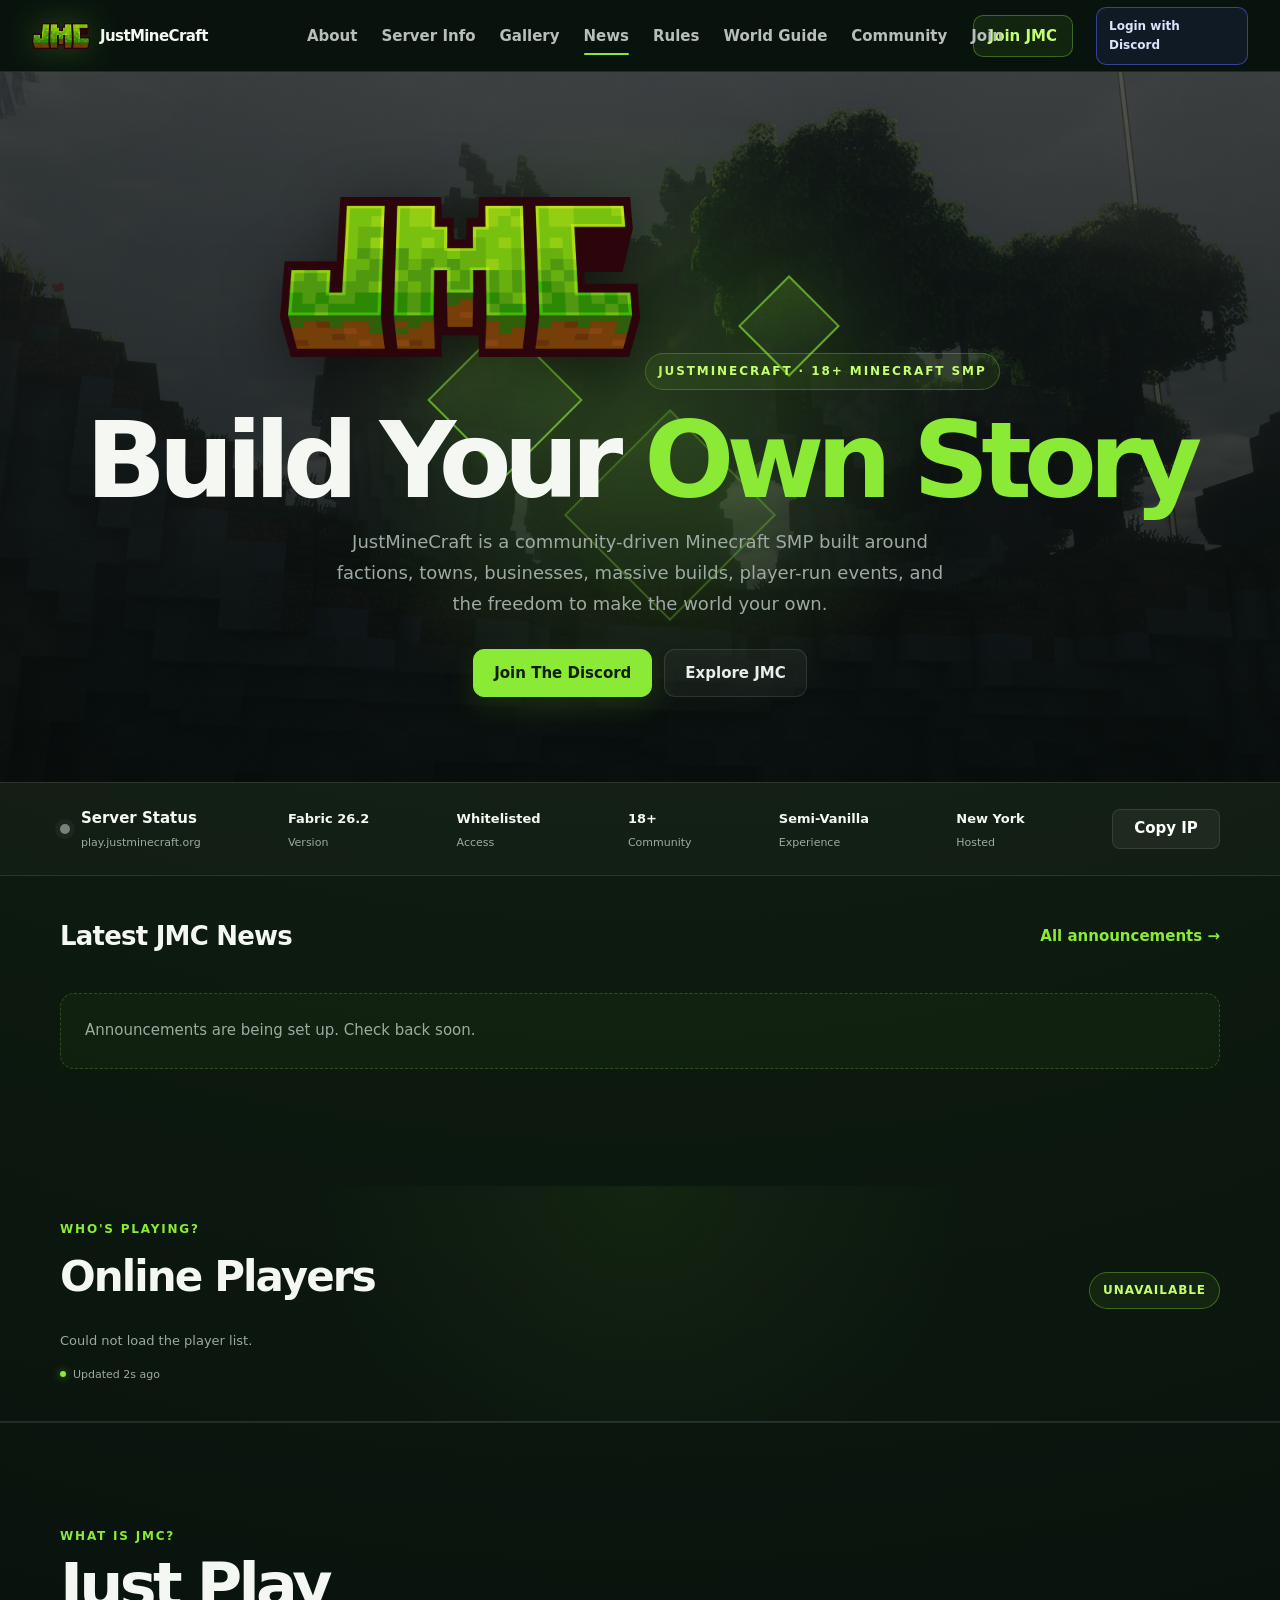
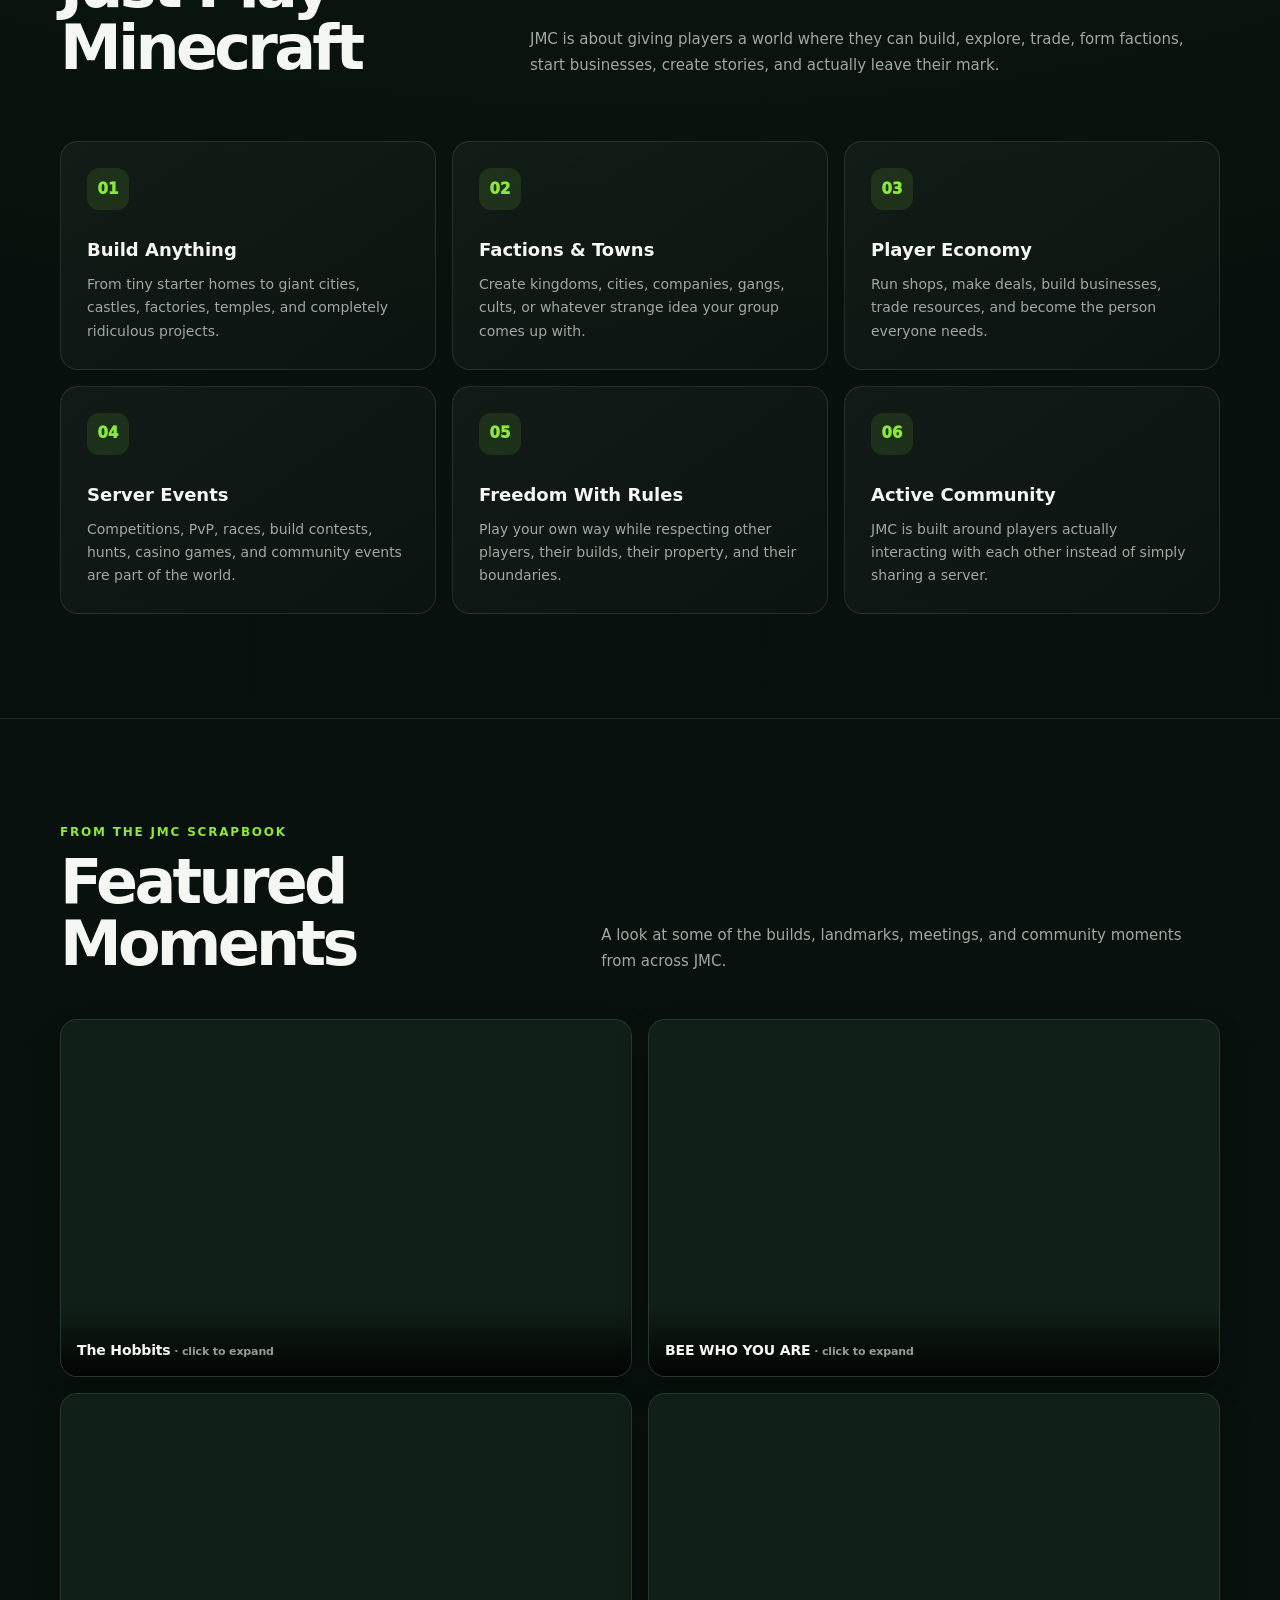
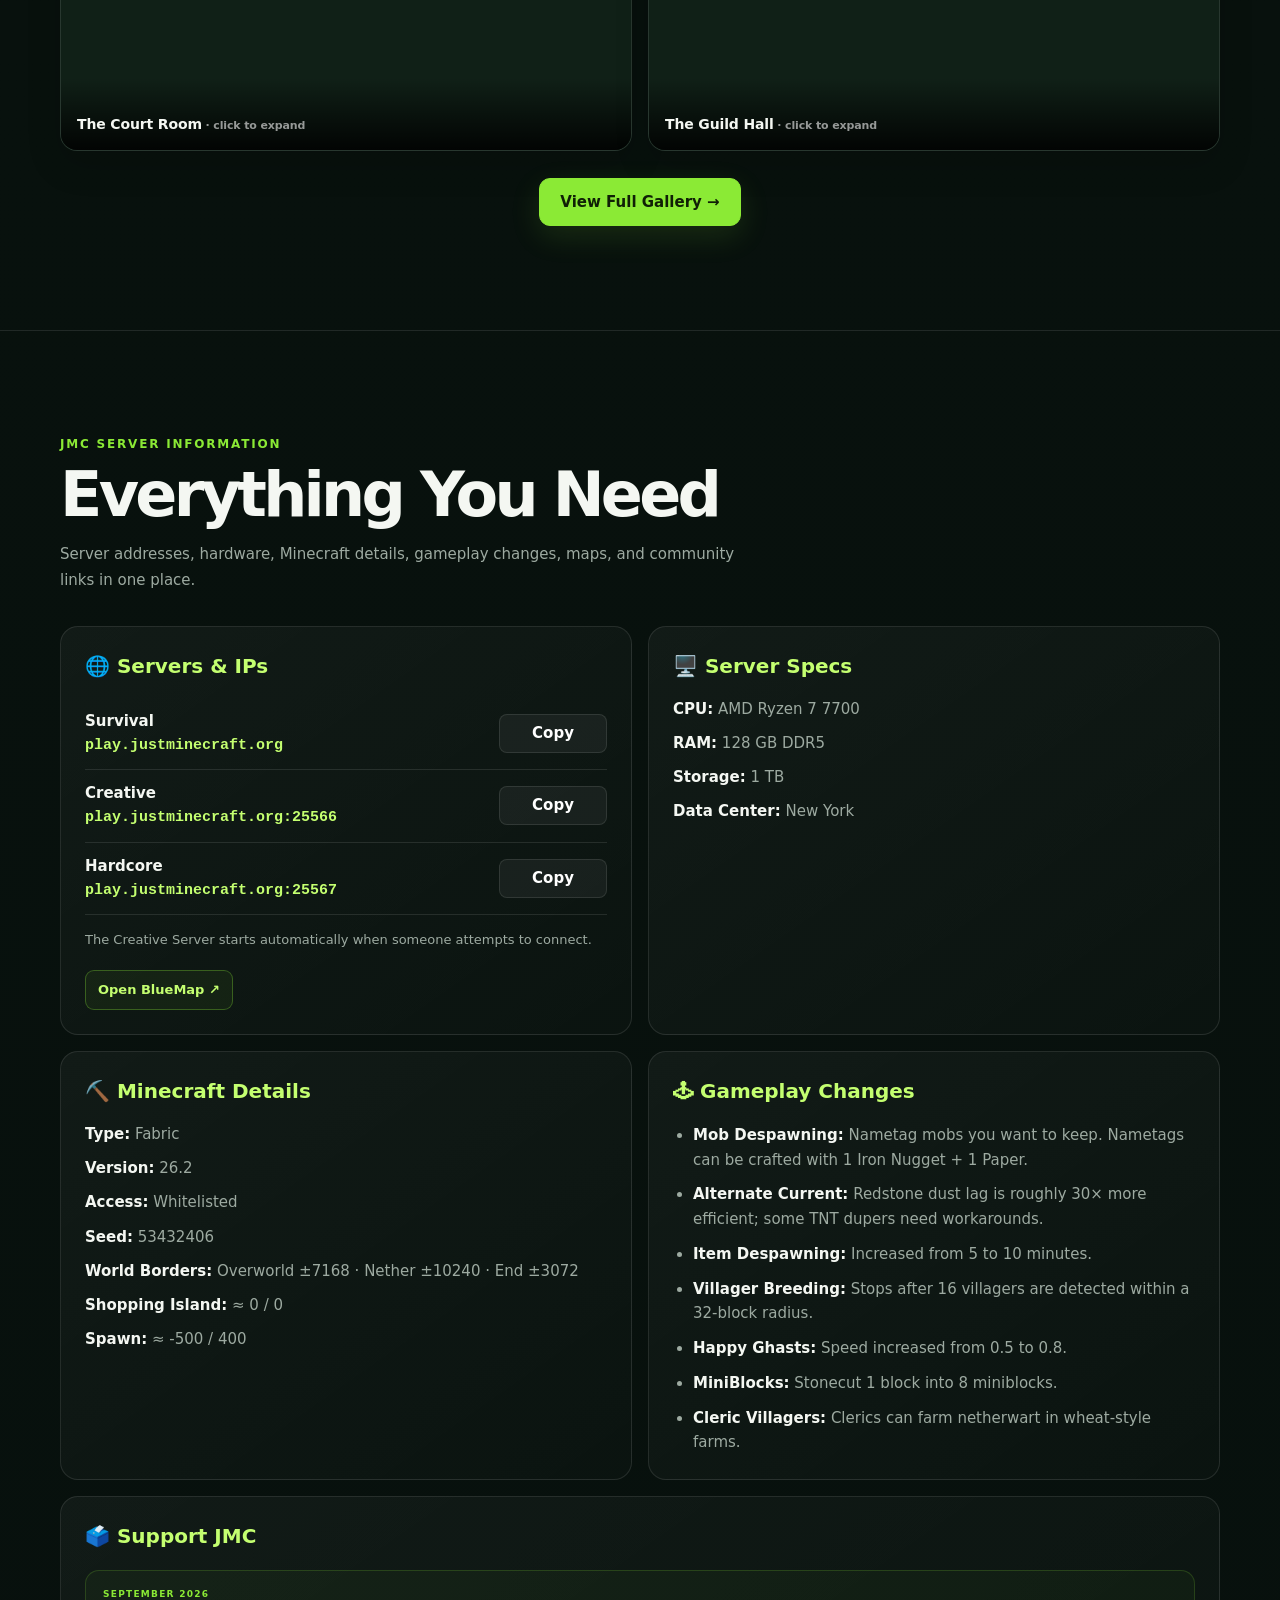
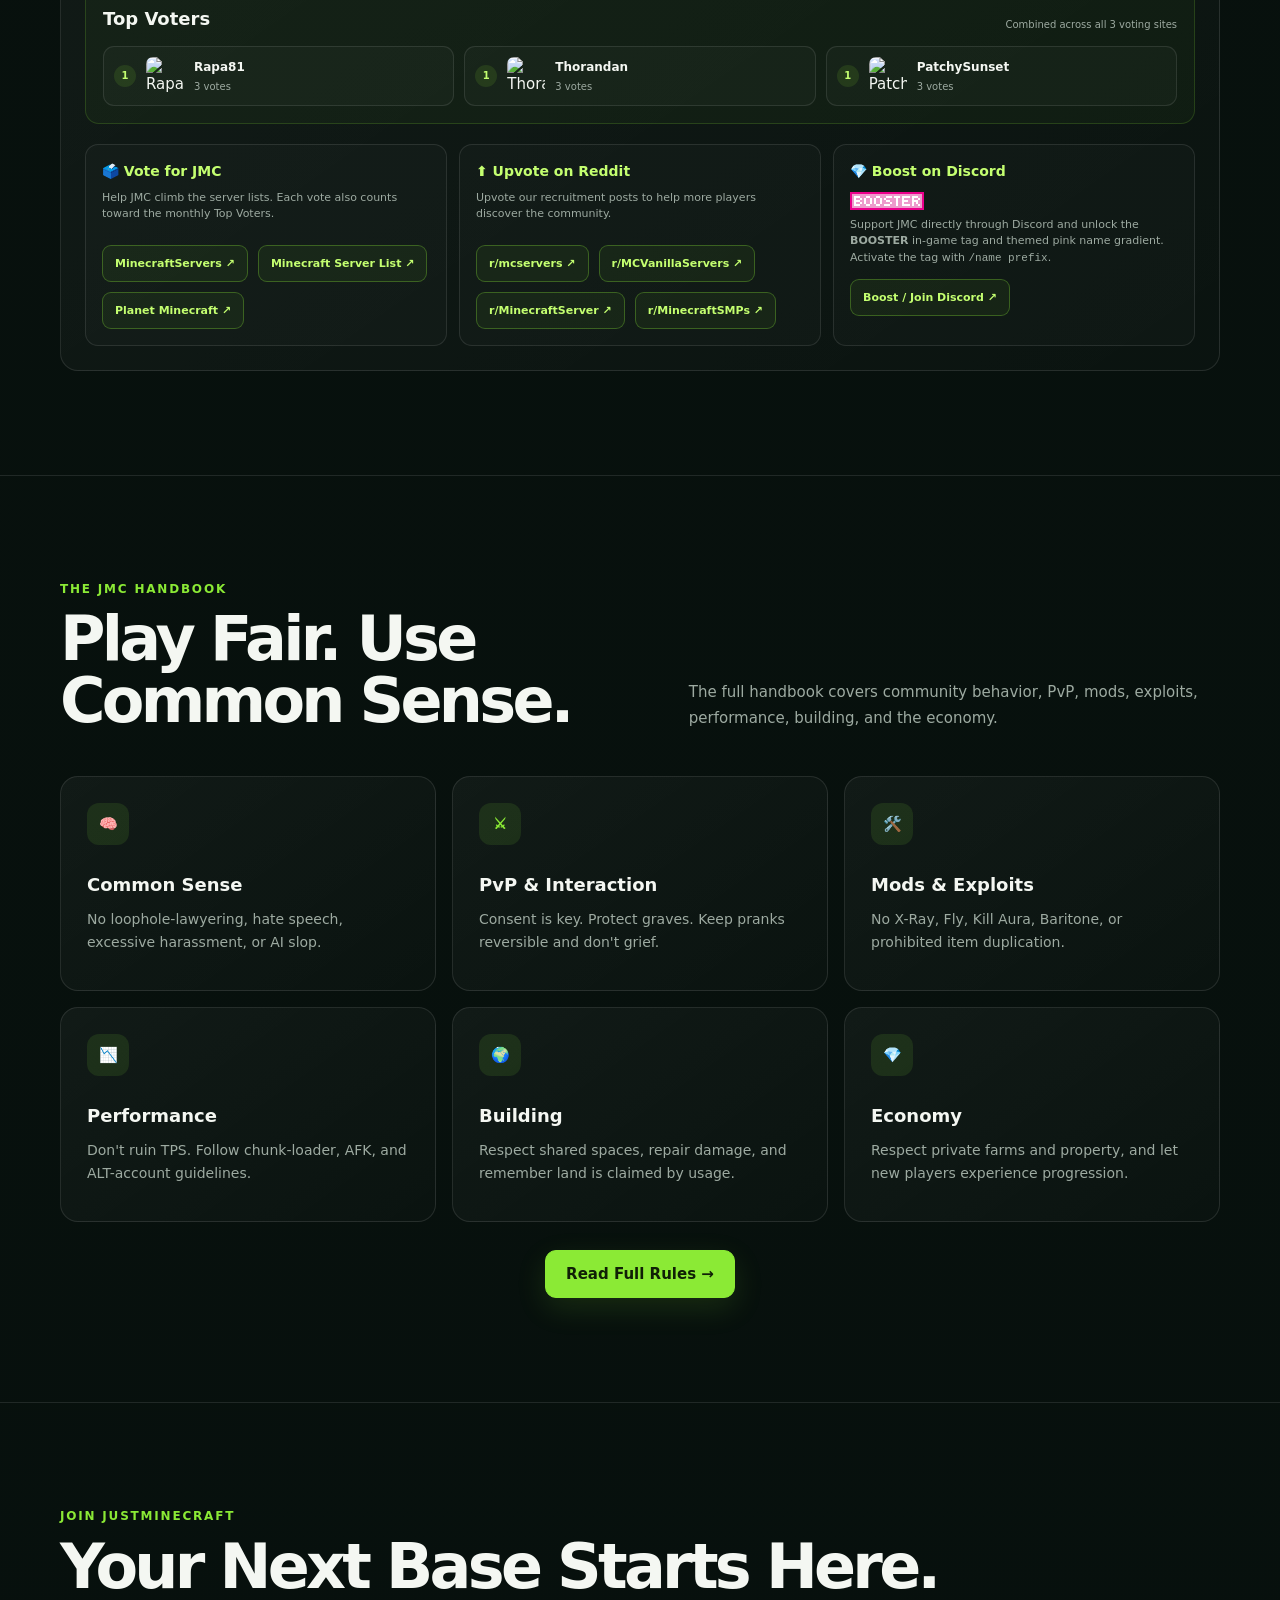
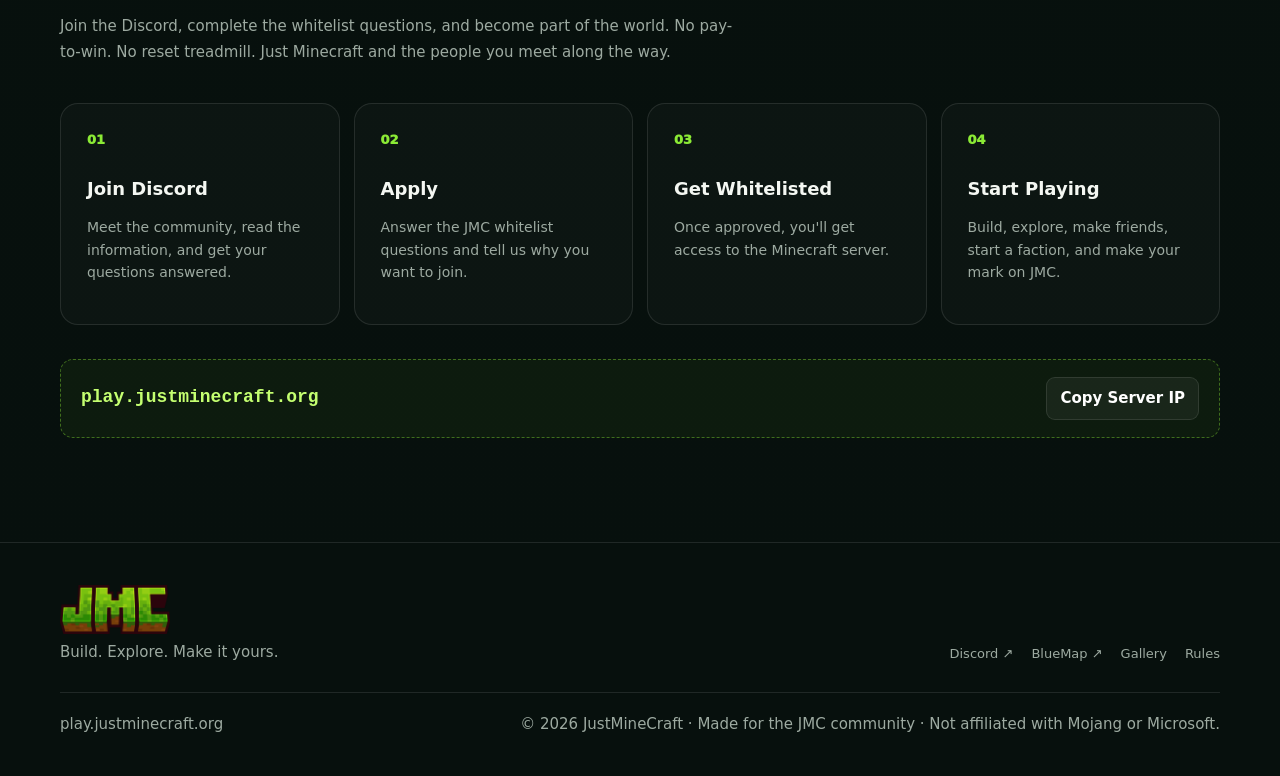
==== commit 2d9f8ba7: "Refresh shared News styling on deployment" ====
--- a/index.html
+++ b/index.html
@@ -242,7 +242,7 @@
 </style><meta name="anonymous-player-fix" content="anonymous-player-wrap-v3"><link rel="stylesheet" href="/assets/jmc-site-ui.css?v=3"><style id="mini-copy-width-fix">
 .mini-copy{min-width:108px!important;box-sizing:border-box!important;white-space:nowrap!important;text-align:center!important;flex-shrink:0!important}
 .mini-copy.copied{transform:none!important}
-</style><link rel="stylesheet" href="/assets/jmc-page-transitions.css?v=4"><link rel="stylesheet" href="/assets/jmc-polish.css?v=1"><link rel="stylesheet" href="/assets/jmc-news.css?v=1"></head>
+</style><link rel="stylesheet" href="/assets/jmc-page-transitions.css?v=4"><link rel="stylesheet" href="/assets/jmc-polish.css?v=1"><link rel="stylesheet" href="/assets/jmc-news.css?v=2"></head>
 <body>
 <div class="root">
 <header class="nav"><div class="container nav-inner"><a class="brand" href="/"><span class="brand-mark"><img src="/assets/logo.png" alt="JMC"></span><span>JustMineCraft</span></a><nav class="nav-links"><a href="/#about">About</a><a href="/#info">Server Info</a><a href="/gallery/">Gallery</a><a href="/news/">News</a><a href="/rules/">Rules</a><a href="/world/">World Guide</a><a href="/community/">Community</a><a class="staff-nav-link" href="/staff/" hidden>Staff</a><a class="join-nav-link" href="/#join">Join</a></nav><button class="mobile-menu-btn" id="mobileMenuBtn" aria-label="Open navigation" aria-expanded="false">☰</button><div class="jmc-auth" id="jmcAuth"><a class="jmc-login" href="https://auth.justminecraft.org/login">Login with Discord</a><button class="jmc-user-btn" id="jmcUserBtn" type="button" aria-expanded="false"><img id="jmcUserAvatar" alt=""><span id="jmcUserName">Account</span></button><div class="jmc-account-menu" id="jmcAccountMenu"><div class="jmc-account-head"><img id="jmcMenuAvatar" alt=""><div><strong id="jmcMenuName">Discord User</strong><span id="jmcMenuUsername"></span></div></div><div class="jmc-account-roles" id="jmcAccountRoles"></div><a href="/#support">Vote for JMC</a><a href="http://play.justminecraft.org:8100/" target="_blank" rel="noopener">Open BlueMap ↗</a><a class="logout" href="https://auth.justminecraft.org/logout">Log Out</a></div></div><a class="nav-cta" id="jmcJoinCta" href="https://discord.gg/SxK7QYqeD7" target="_blank" rel="noopener">Join JMC</a></div></header><div class="mobile-drawer" id="mobileDrawer"><a href="/#about">About</a><a href="/#info">Server Info</a><a href="/gallery/">Gallery</a><a href="/news/">News</a><a href="/rules/">Rules</a><a href="/world/">World Guide</a><a href="/community/">Community</a><a class="staff-nav-link" href="/staff/" hidden>Staff</a><a class="join-nav-link" href="/#join">Join</a></div>
--- a/assets/jmc-news.css
+++ b/assets/jmc-news.css
@@ -1 +1,18 @@
+/* Standalone News page foundations: other JMC pages define these inline. */
+*,*::before,*::after{box-sizing:border-box}
+html{scroll-behavior:smooth}
+body{margin:0;background:#07100d;color:#f4f7f2;font-family:Inter,ui-sans-serif,system-ui,-apple-system,BlinkMacSystemFont,"Segoe UI",sans-serif;font-size:15px;line-height:1.55}
+button,input,select,textarea{font:inherit}
+a{color:inherit;text-decoration:none}
+.container{width:min(1160px,calc(100% - 40px));margin-inline:auto}
+.news-main .container{width:min(1160px,calc(100% - 40px));margin-inline:auto}
+.news-main{display:block;width:100%}
+.news-hero .container{position:relative}
+.news-hero h1{font-weight:900;line-height:1.07}
+.news-hero p{font-size:16px;max-width:650px}
+.news-toolbar h2{font-weight:850;letter-spacing:-.03em}
+.news-section{min-height:310px}
+.news-empty{padding:24px;border:1px dashed rgba(139,234,53,.24);border-radius:14px;background:rgba(139,234,53,.035)}
+header.nav .nav-links a[href="/news/"]::after{right:0!important}
+@media(max-width:620px){.news-main .container{width:calc(100% - 28px)}.news-hero p{font-size:14px}.news-section{min-height:260px}}
 .news-main{min-height:65vh;background:radial-gradient(circle at 50% 0,rgba(139,234,53,.09),transparent 38%),#07100d;color:#f4f7f2}.news-hero{padding:78px 0 48px;border-bottom:1px solid rgba(255,255,255,.1)}.news-kicker{color:#8bea35;font-size:11px;font-weight:900;letter-spacing:.14em}.news-hero h1{font-size:clamp(38px,6vw,68px);letter-spacing:-.055em;margin:12px 0}.news-hero p,.news-empty,.news-card p{color:#9daaa1;line-height:1.7}.news-section{padding-top:40px;padding-bottom:80px}.news-toolbar{display:flex;align-items:center;justify-content:space-between;gap:16px;flex-wrap:wrap;margin-bottom:22px}.news-toolbar h2{margin:0;font-size:26px}.news-toolbar select,.news-editor input,.news-editor select,.news-editor textarea{background:#102017;border:1px solid rgba(255,255,255,.16);color:#f4f7f2;padding:12px;border-radius:9px;font:inherit;max-width:100%}.news-grid{display:grid;grid-template-columns:repeat(auto-fit,minmax(min(100%,310px),1fr));gap:18px}.news-card{border:1px solid rgba(255,255,255,.11);background:#0e1d16;border-radius:16px;padding:24px;min-width:0}.news-card h3{font-size:23px;line-height:1.25;margin:14px 0}.news-card p{white-space:pre-wrap;overflow-wrap:anywhere}.news-card .news-meta{font-size:12px;color:#9daaa1}.news-tag{display:inline-block;padding:6px 10px;border-radius:20px;background:rgba(139,234,53,.12);color:#c4ff70;font-size:11px;font-weight:800}.news-editor{display:grid;gap:12px;margin-top:14px}.news-editor label{display:grid;gap:6px;font-size:12px;font-weight:750}.news-editor textarea{min-height:140px;resize:vertical}.news-editor button,.news-actions button{border:1px solid #8bea35;background:#8bea35;color:#07100d;border-radius:9px;padding:11px 16px;font-weight:850;cursor:pointer}.news-editor button:disabled{opacity:.5;cursor:not-allowed}.news-actions{display:flex;gap:8px;flex-wrap:wrap;margin-top:14px}.news-actions button{padding:8px 12px;font-size:12px}.news-actions .danger{background:transparent;color:#ff9a9a;border-color:#ff9a9a}.news-error{color:#ffb3b3}.news-status{font-size:12px;color:#9daaa1}@media(max-width:600px){.news-hero{padding:50px 0 32px}.news-section{padding-top:26px}}
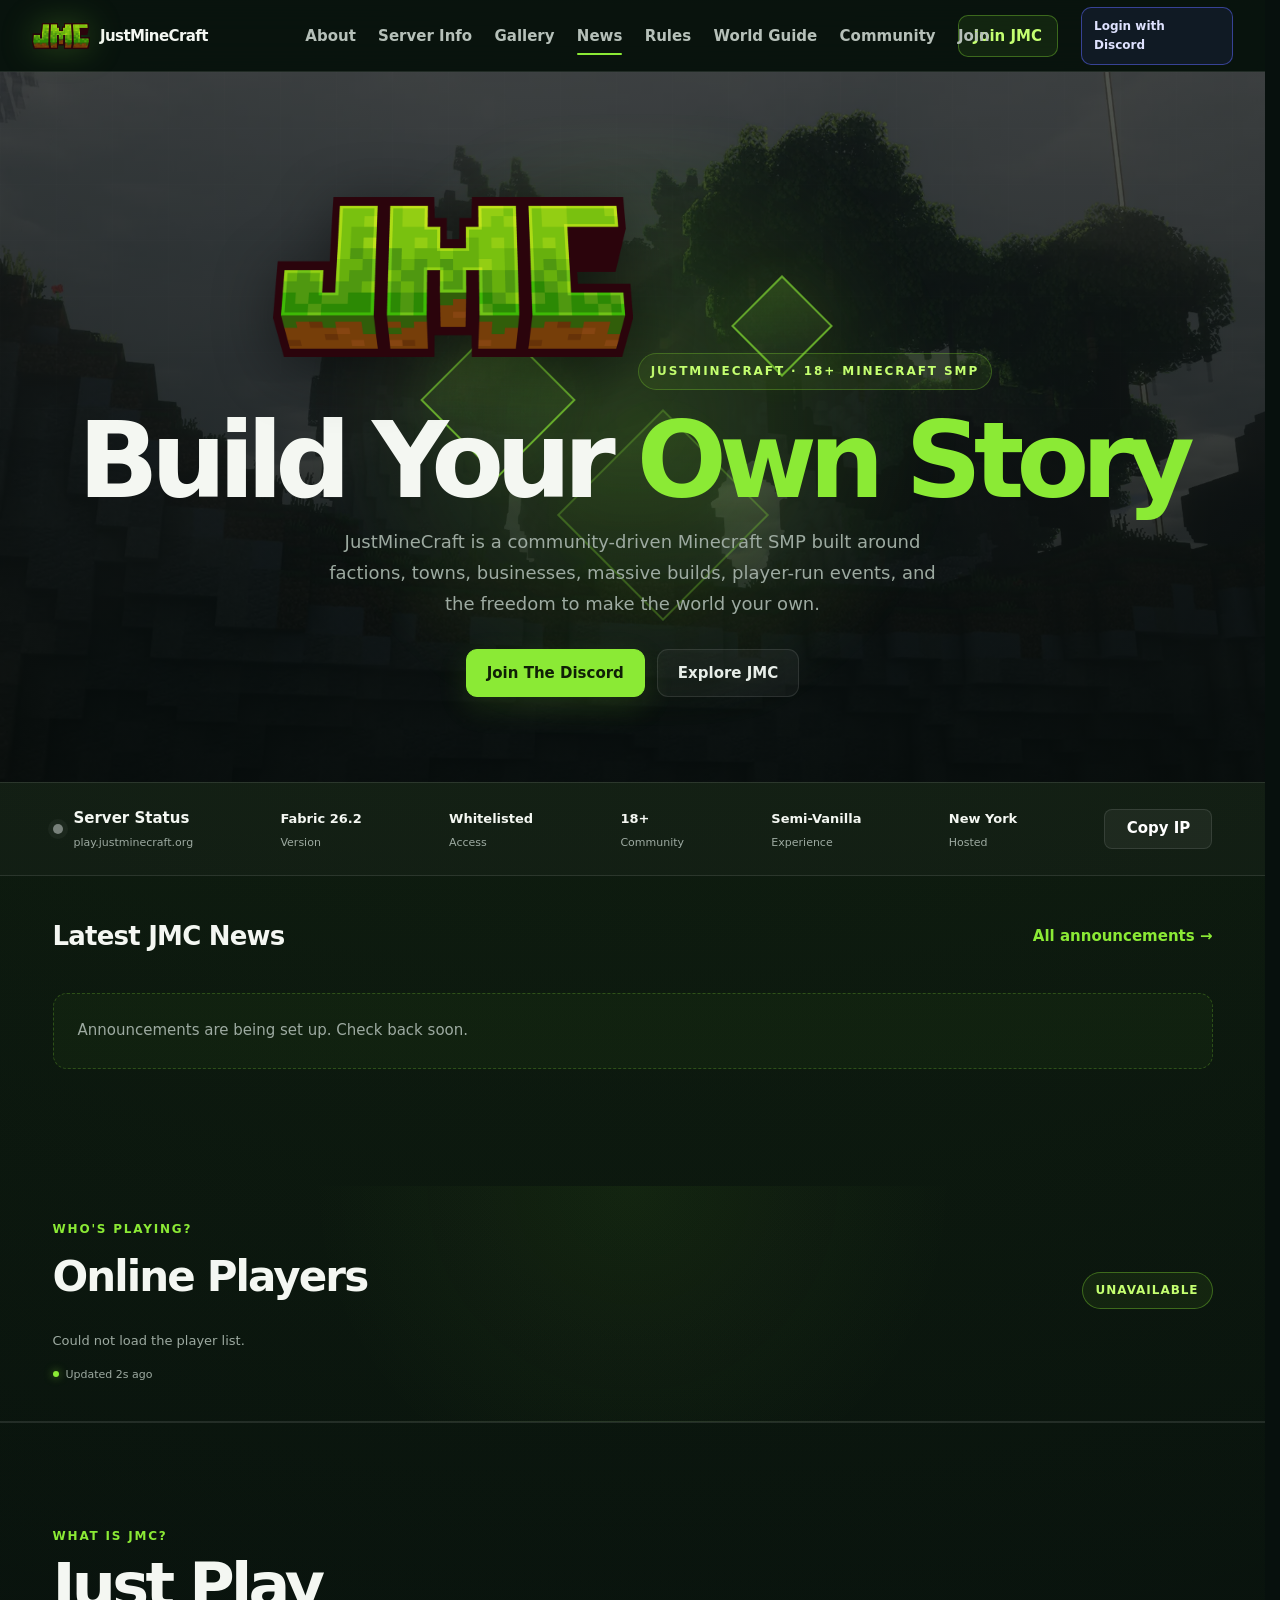
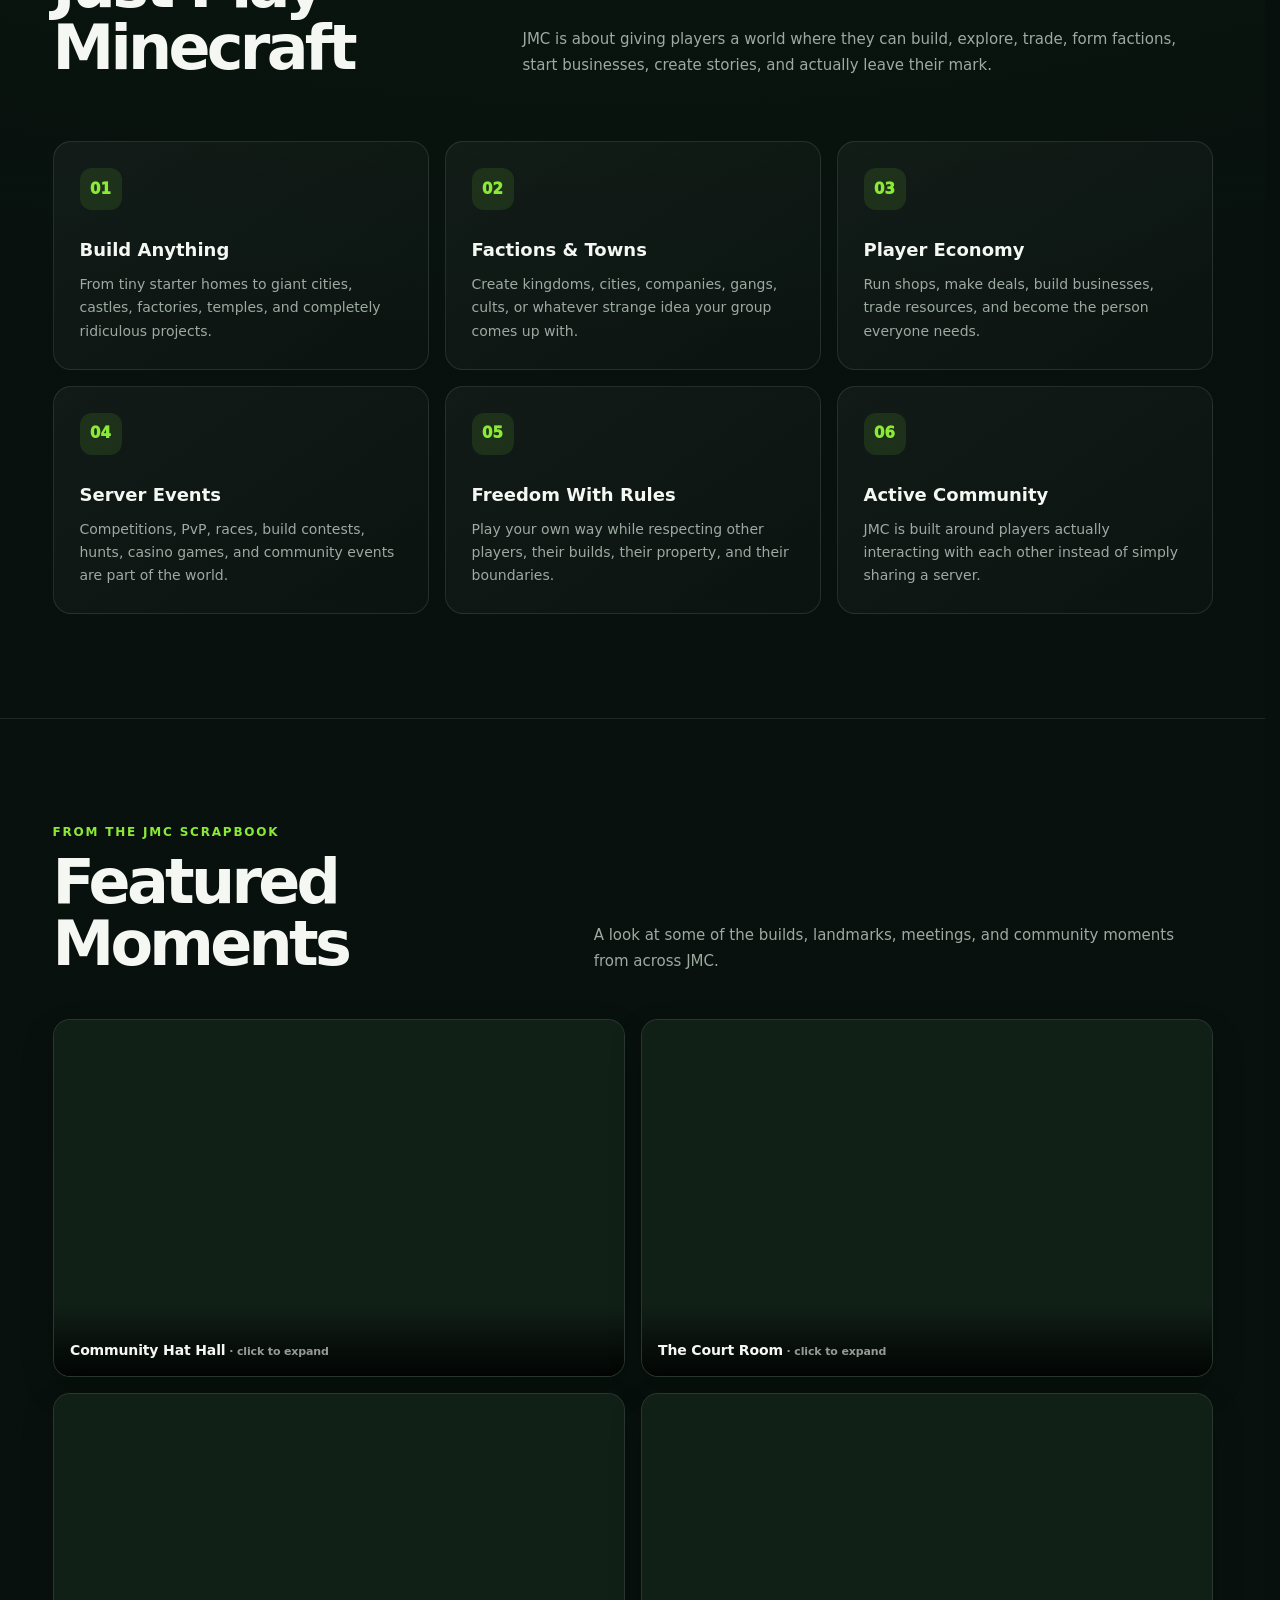
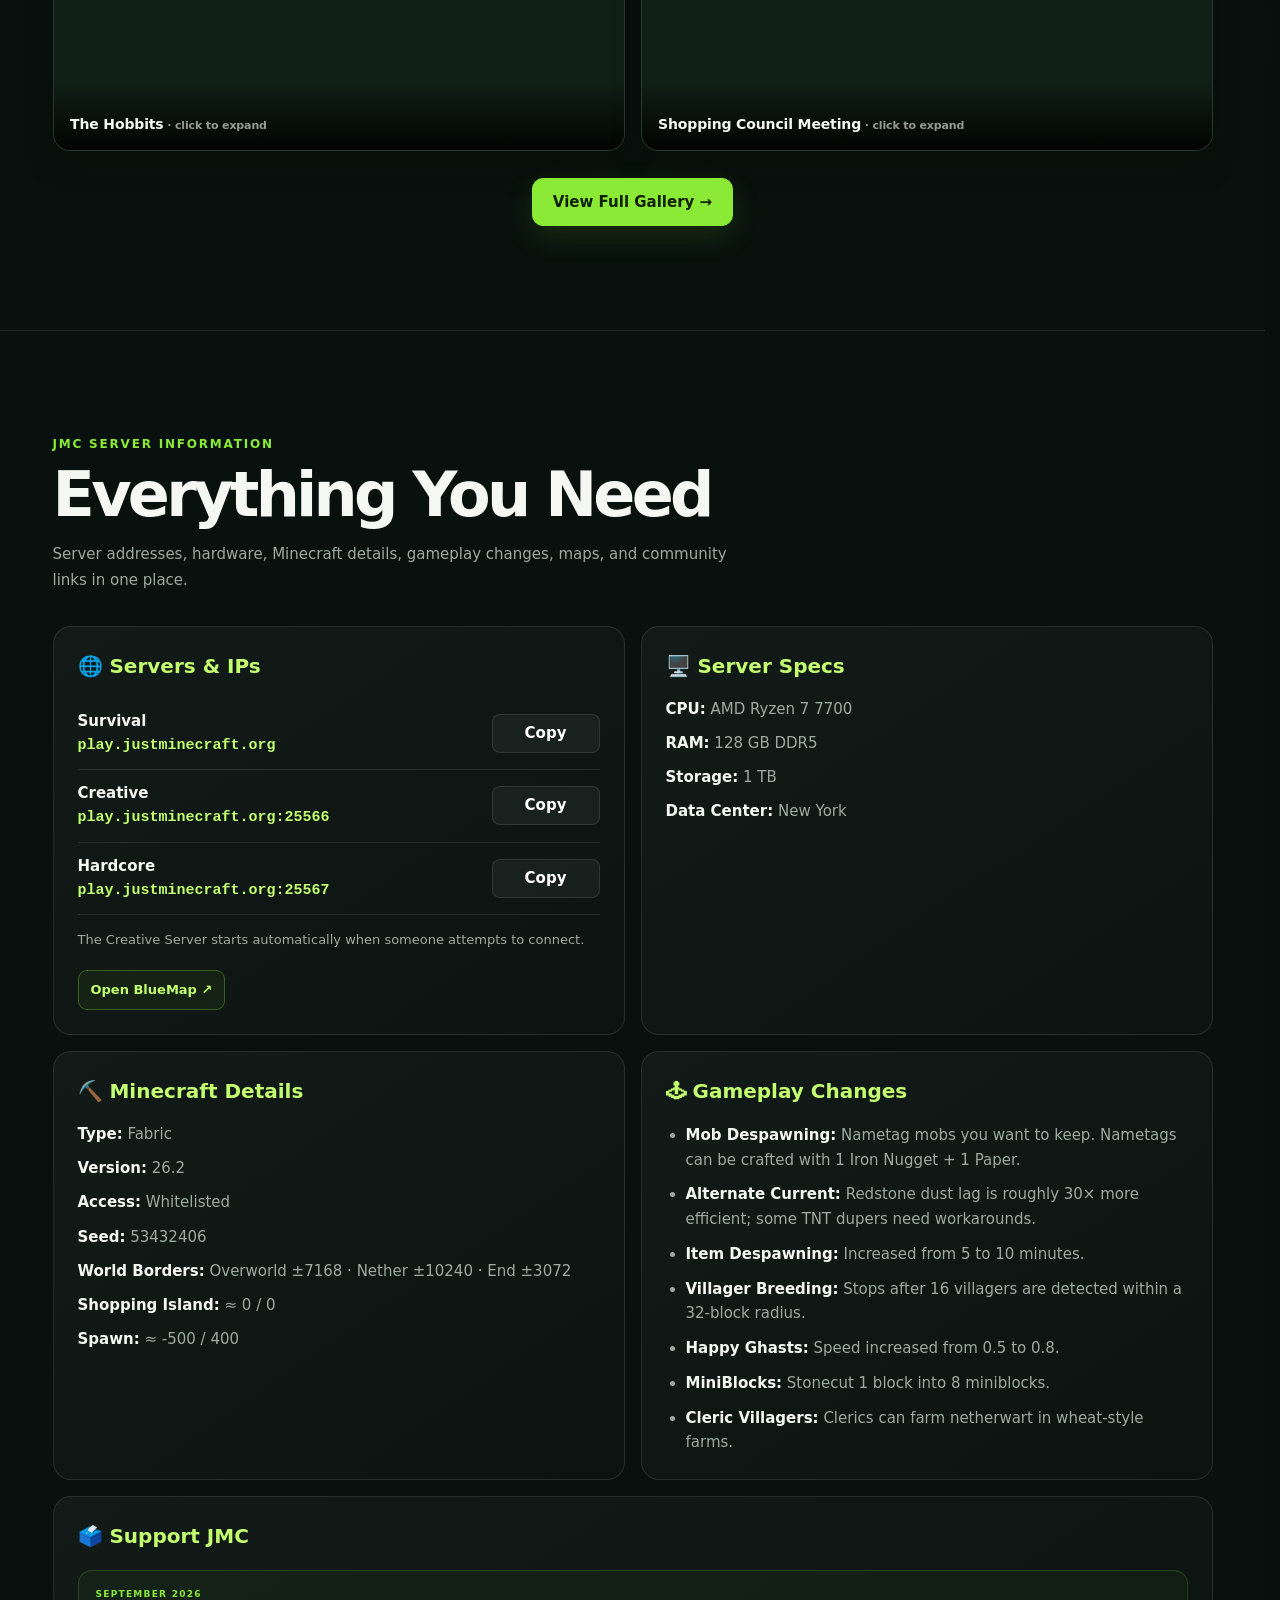
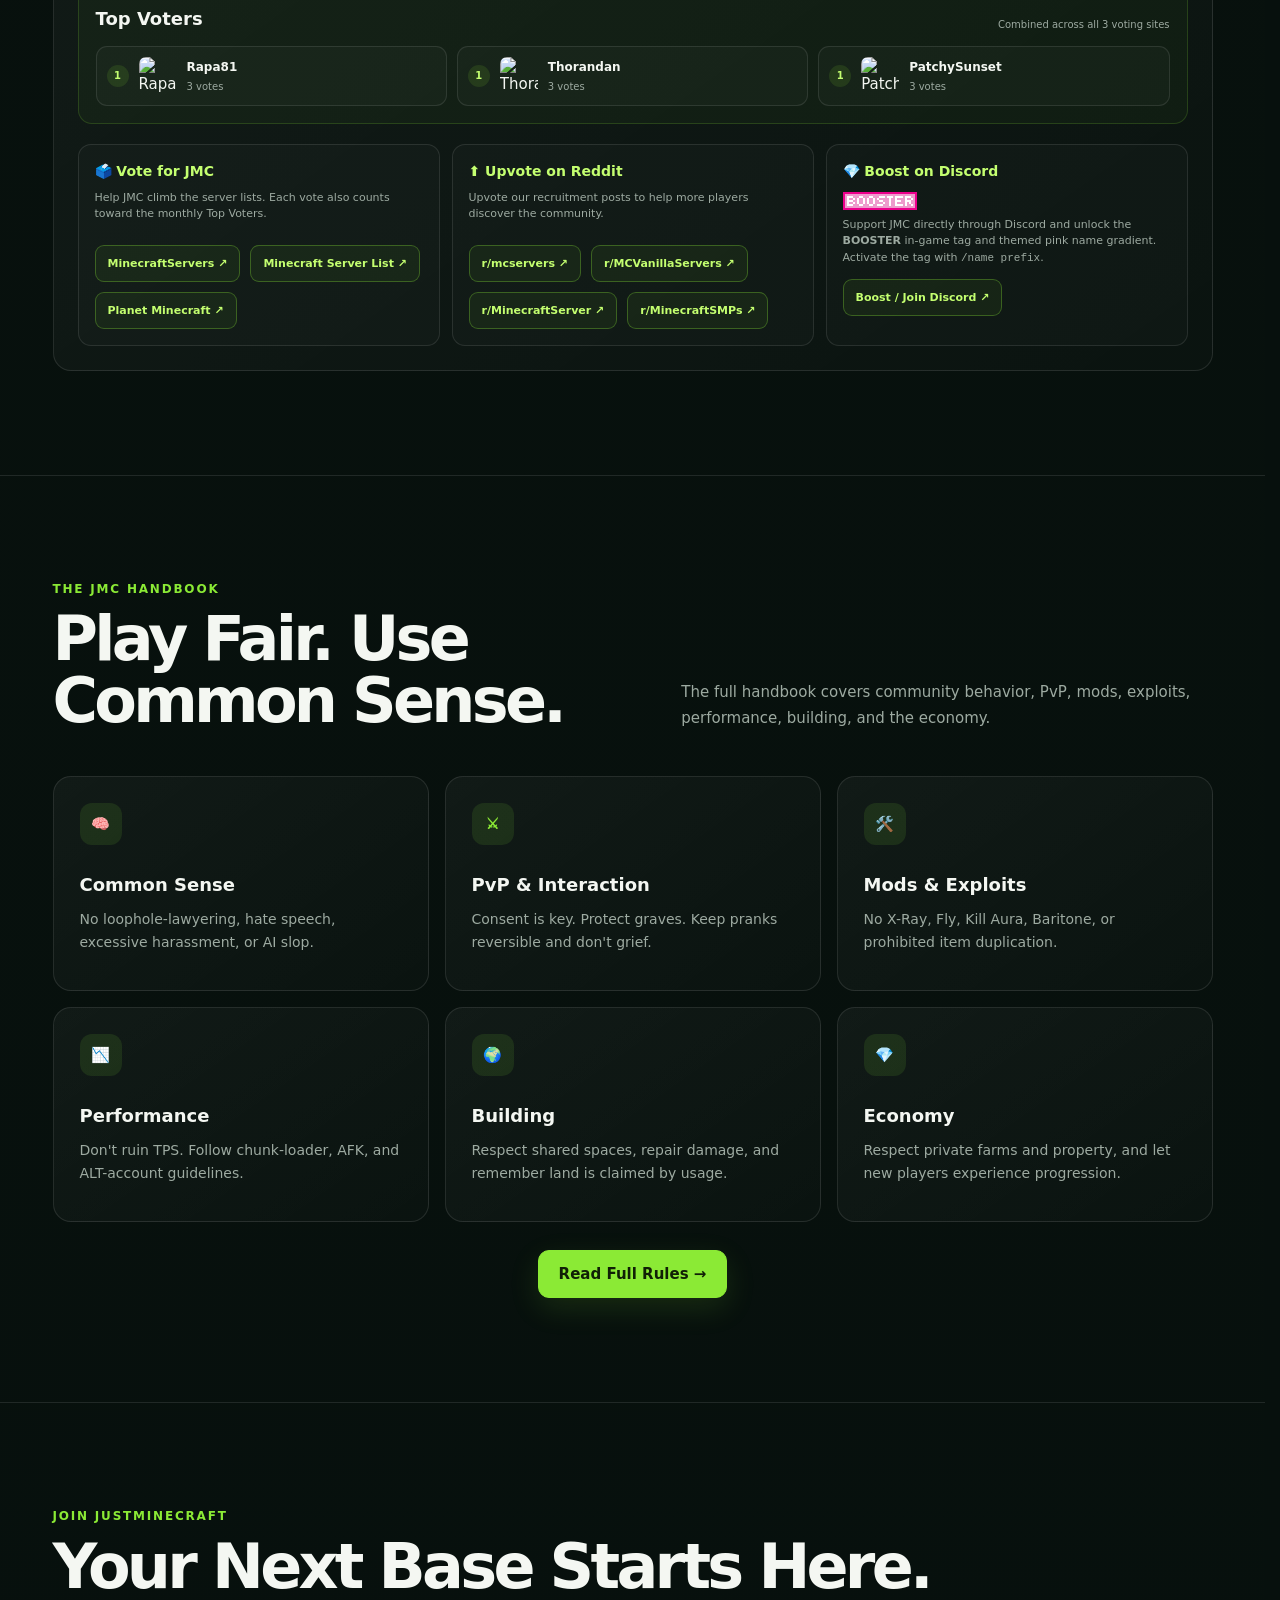
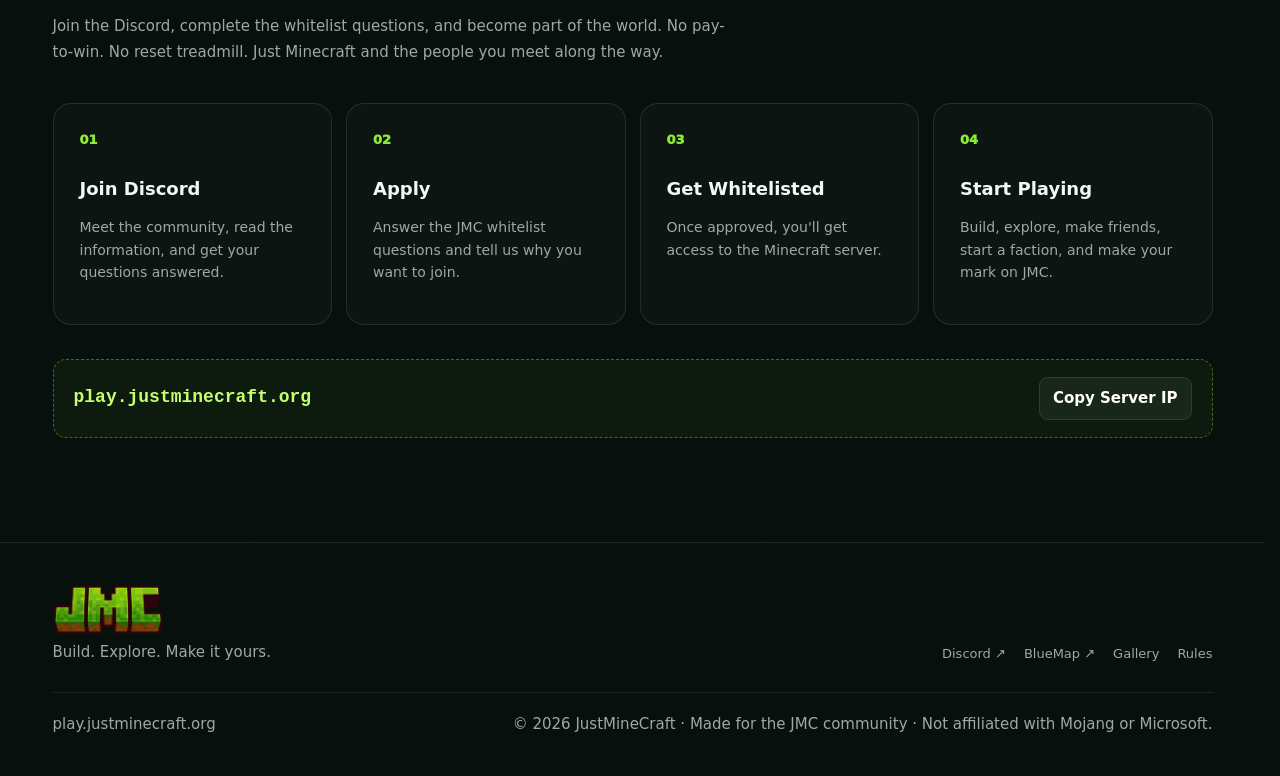
==== commit d1aba68f: "Apply consistent scrollbar layout across JMC pages" ====
--- a/index.html
+++ b/index.html
@@ -242,7 +242,7 @@
 </style><meta name="anonymous-player-fix" content="anonymous-player-wrap-v3"><link rel="stylesheet" href="/assets/jmc-site-ui.css?v=3"><style id="mini-copy-width-fix">
 .mini-copy{min-width:108px!important;box-sizing:border-box!important;white-space:nowrap!important;text-align:center!important;flex-shrink:0!important}
 .mini-copy.copied{transform:none!important}
-</style><link rel="stylesheet" href="/assets/jmc-page-transitions.css?v=4"><link rel="stylesheet" href="/assets/jmc-polish.css?v=1"><link rel="stylesheet" href="/assets/jmc-news.css?v=2"></head>
+</style><link rel="stylesheet" href="/assets/jmc-page-transitions.css?v=4"><link rel="stylesheet" href="/assets/jmc-polish.css?v=2"><link rel="stylesheet" href="/assets/jmc-news.css?v=2"></head>
 <body>
 <div class="root">
 <header class="nav"><div class="container nav-inner"><a class="brand" href="/"><span class="brand-mark"><img src="/assets/logo.png" alt="JMC"></span><span>JustMineCraft</span></a><nav class="nav-links"><a href="/#about">About</a><a href="/#info">Server Info</a><a href="/gallery/">Gallery</a><a href="/news/">News</a><a href="/rules/">Rules</a><a href="/world/">World Guide</a><a href="/community/">Community</a><a class="staff-nav-link" href="/staff/" hidden>Staff</a><a class="join-nav-link" href="/#join">Join</a></nav><button class="mobile-menu-btn" id="mobileMenuBtn" aria-label="Open navigation" aria-expanded="false">☰</button><div class="jmc-auth" id="jmcAuth"><a class="jmc-login" href="https://auth.justminecraft.org/login">Login with Discord</a><button class="jmc-user-btn" id="jmcUserBtn" type="button" aria-expanded="false"><img id="jmcUserAvatar" alt=""><span id="jmcUserName">Account</span></button><div class="jmc-account-menu" id="jmcAccountMenu"><div class="jmc-account-head"><img id="jmcMenuAvatar" alt=""><div><strong id="jmcMenuName">Discord User</strong><span id="jmcMenuUsername"></span></div></div><div class="jmc-account-roles" id="jmcAccountRoles"></div><a href="/#support">Vote for JMC</a><a href="http://play.justminecraft.org:8100/" target="_blank" rel="noopener">Open BlueMap ↗</a><a class="logout" href="https://auth.justminecraft.org/logout">Log Out</a></div></div><a class="nav-cta" id="jmcJoinCta" href="https://discord.gg/SxK7QYqeD7" target="_blank" rel="noopener">Join JMC</a></div></header><div class="mobile-drawer" id="mobileDrawer"><a href="/#about">About</a><a href="/#info">Server Info</a><a href="/gallery/">Gallery</a><a href="/news/">News</a><a href="/rules/">Rules</a><a href="/world/">World Guide</a><a href="/community/">Community</a><a class="staff-nav-link" href="/staff/" hidden>Staff</a><a class="join-nav-link" href="/#join">Join</a></div>
--- a/assets/jmc-polish.css
+++ b/assets/jmc-polish.css
@@ -30,3 +30,7 @@
 
 /* Keep staff-only navigation hidden until Discord roles are verified. */
 .mobile-drawer .staff-nav-link[hidden], .nav-links .staff-nav-link[hidden] { display: none !important; }
+
+/* Reserve identical viewport width on short and long pages so the shared header never nudges when navigating to News. */
+html { scrollbar-gutter: stable; }
+@supports not (scrollbar-gutter: stable) { html { overflow-y: scroll; } }
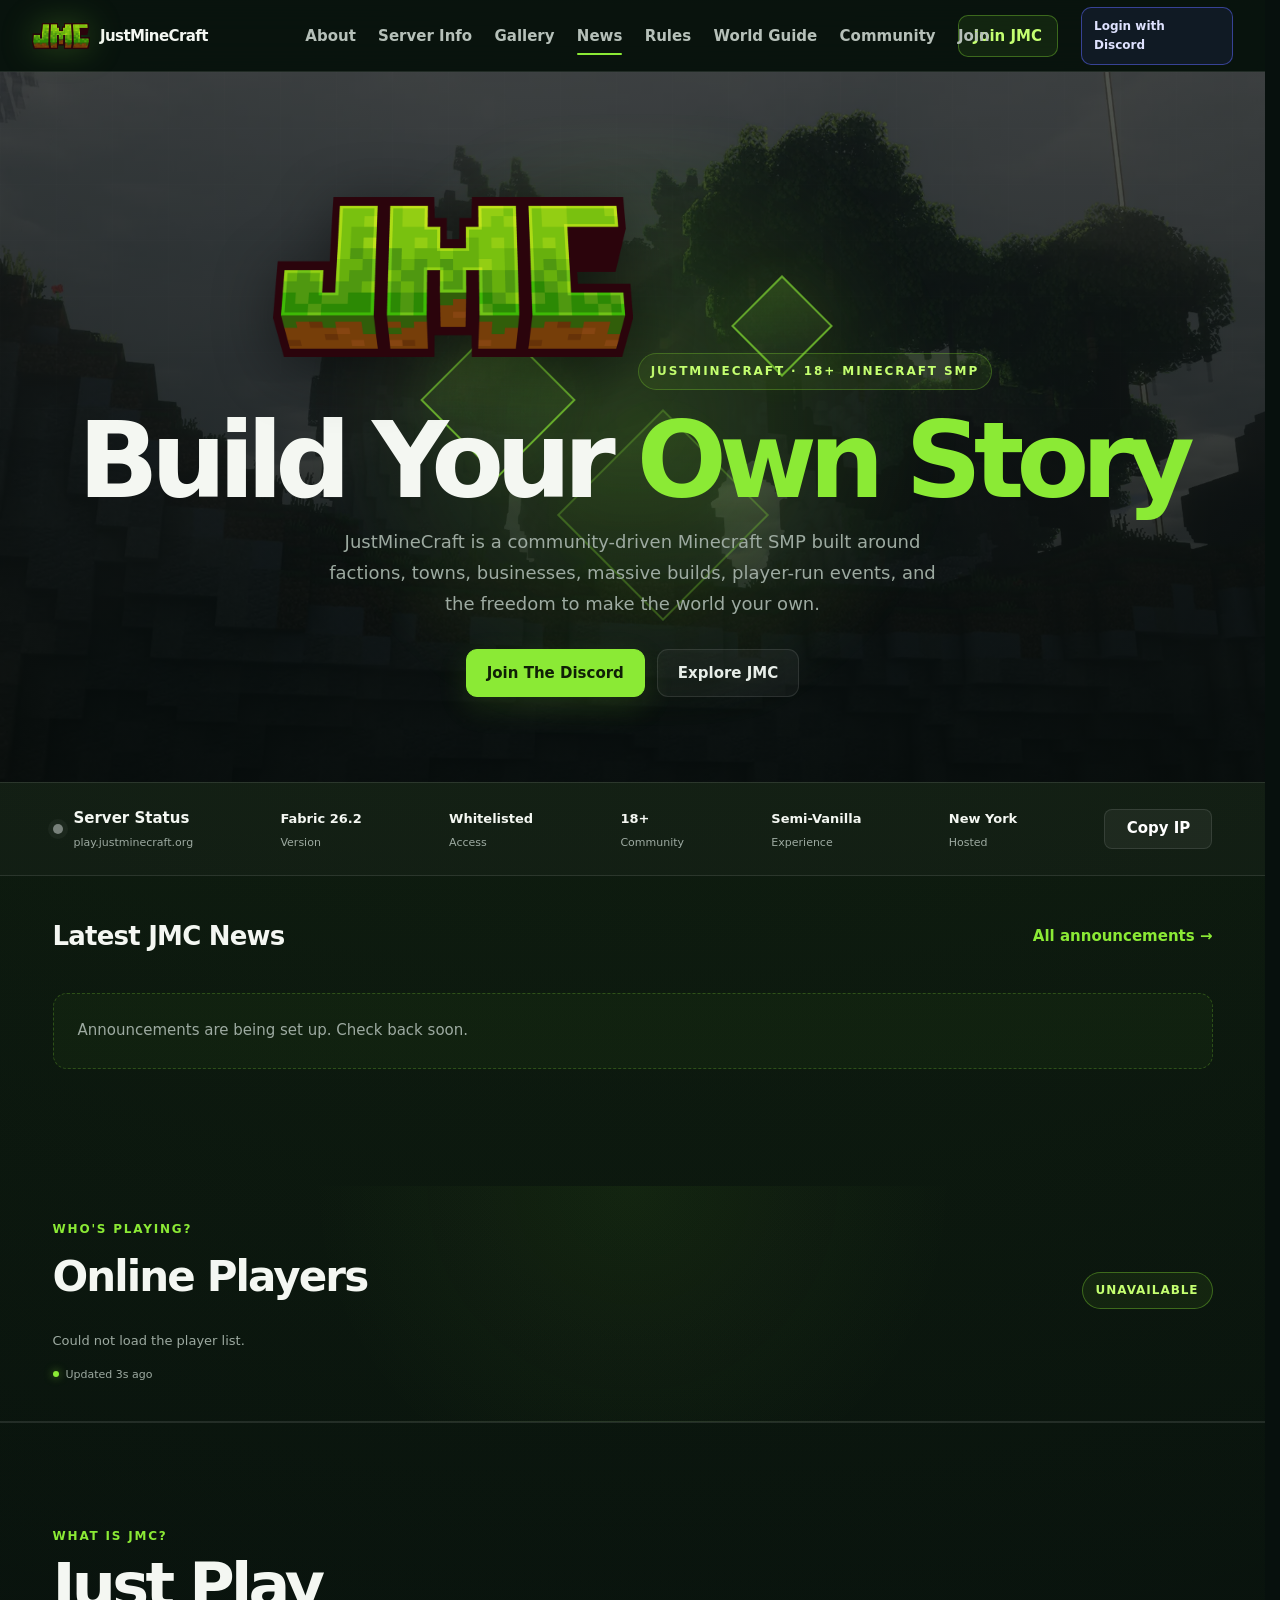
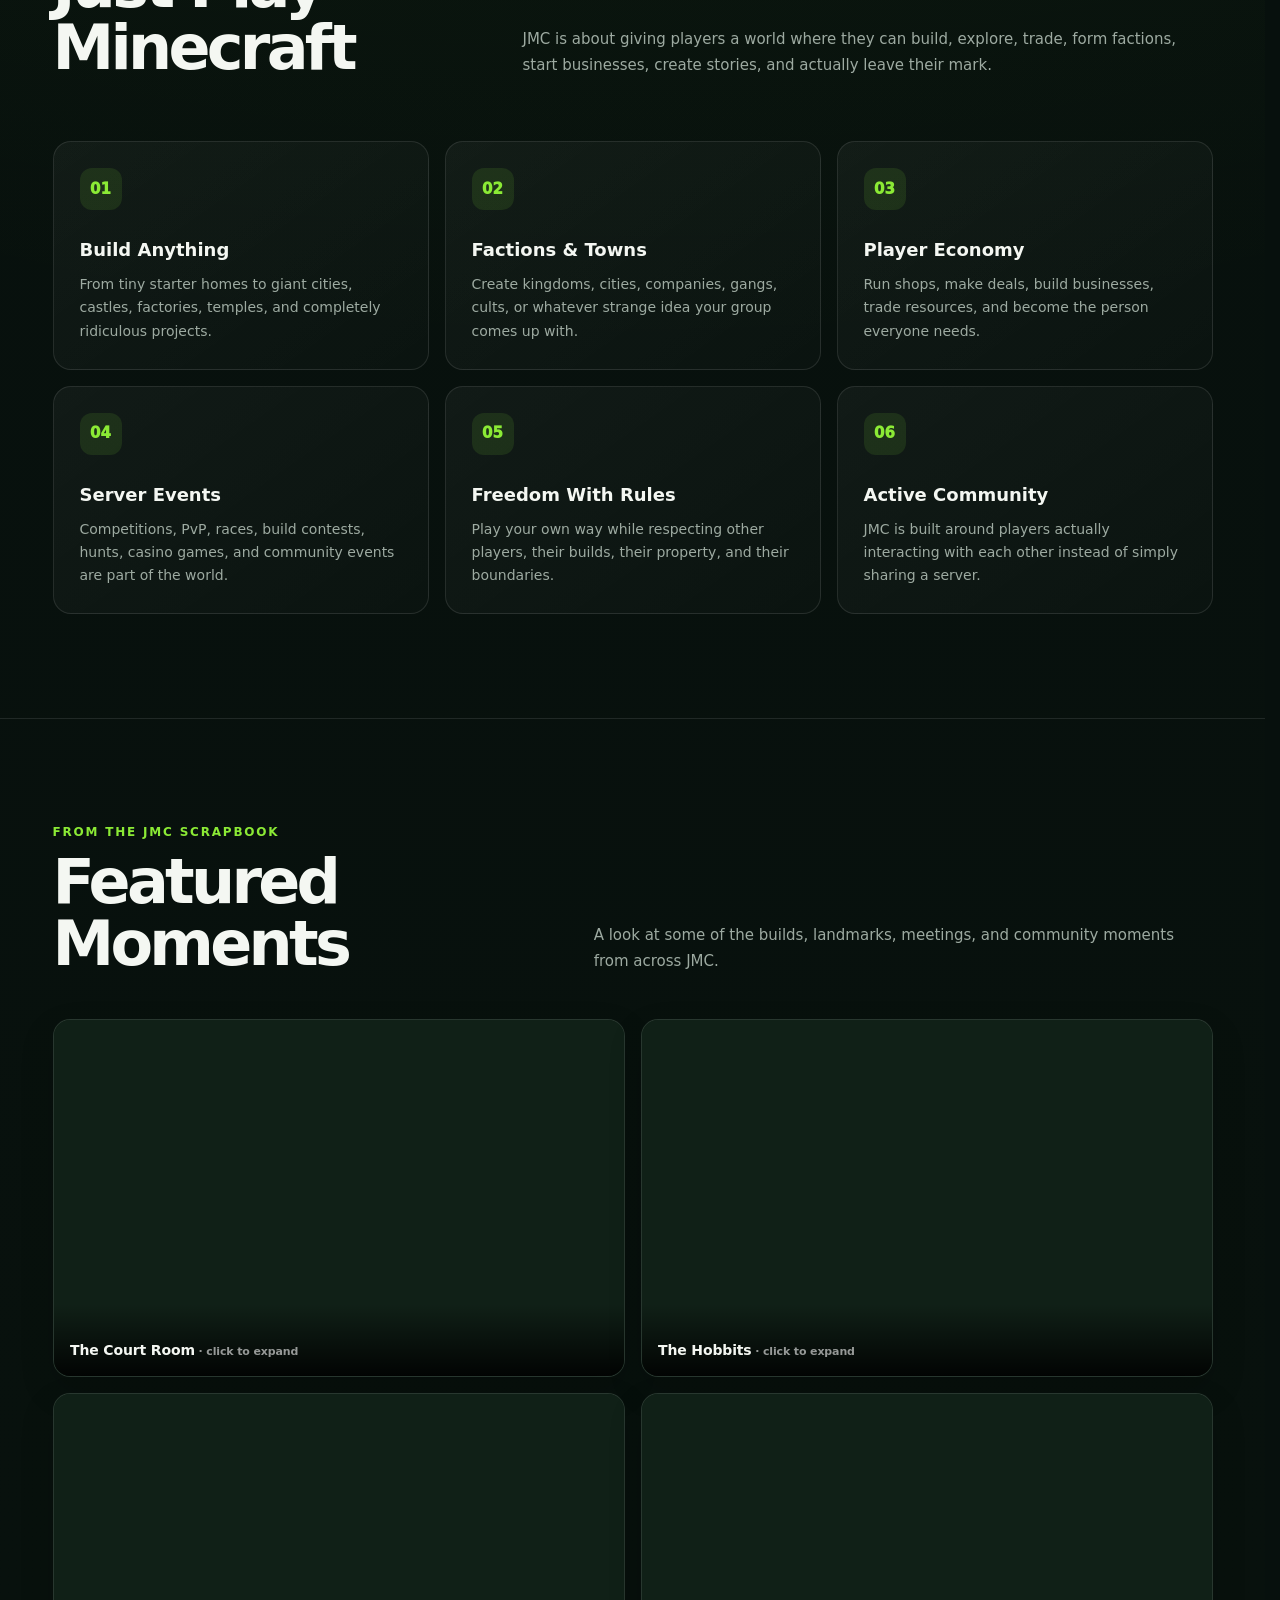
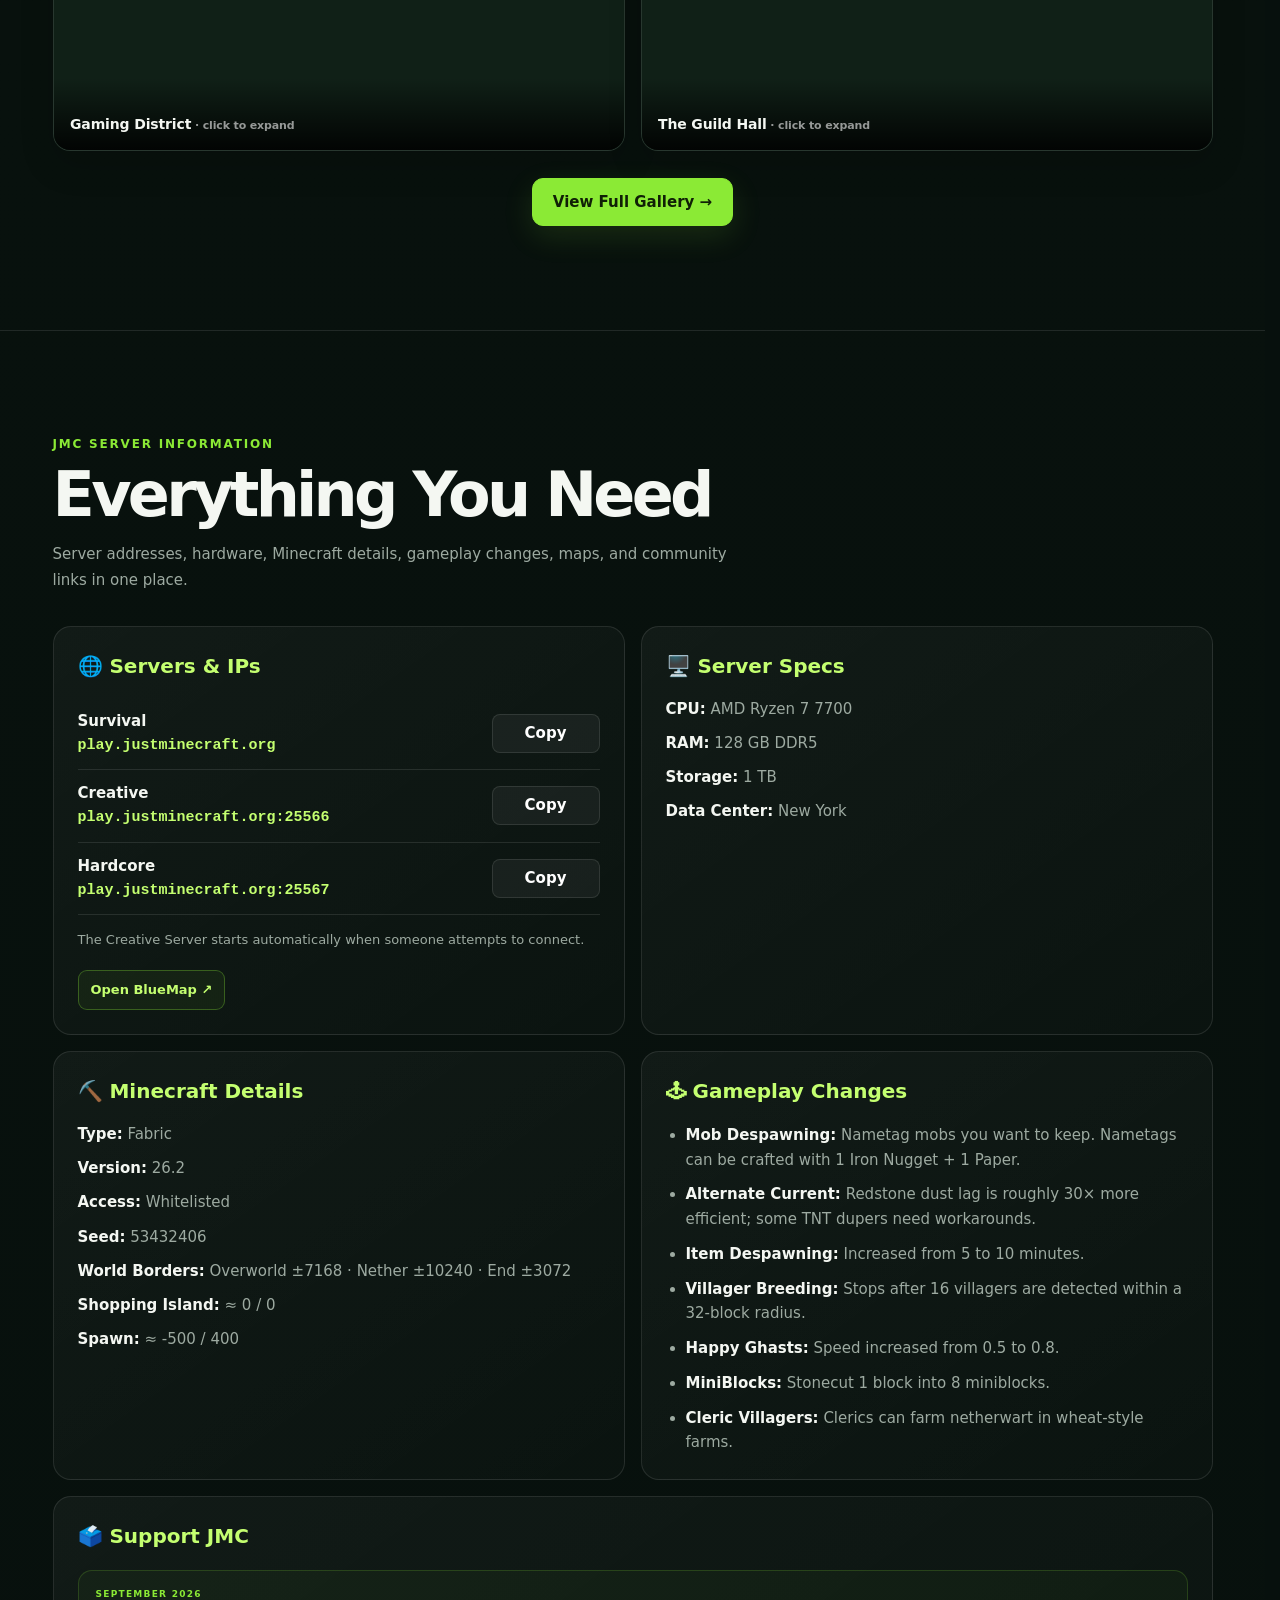
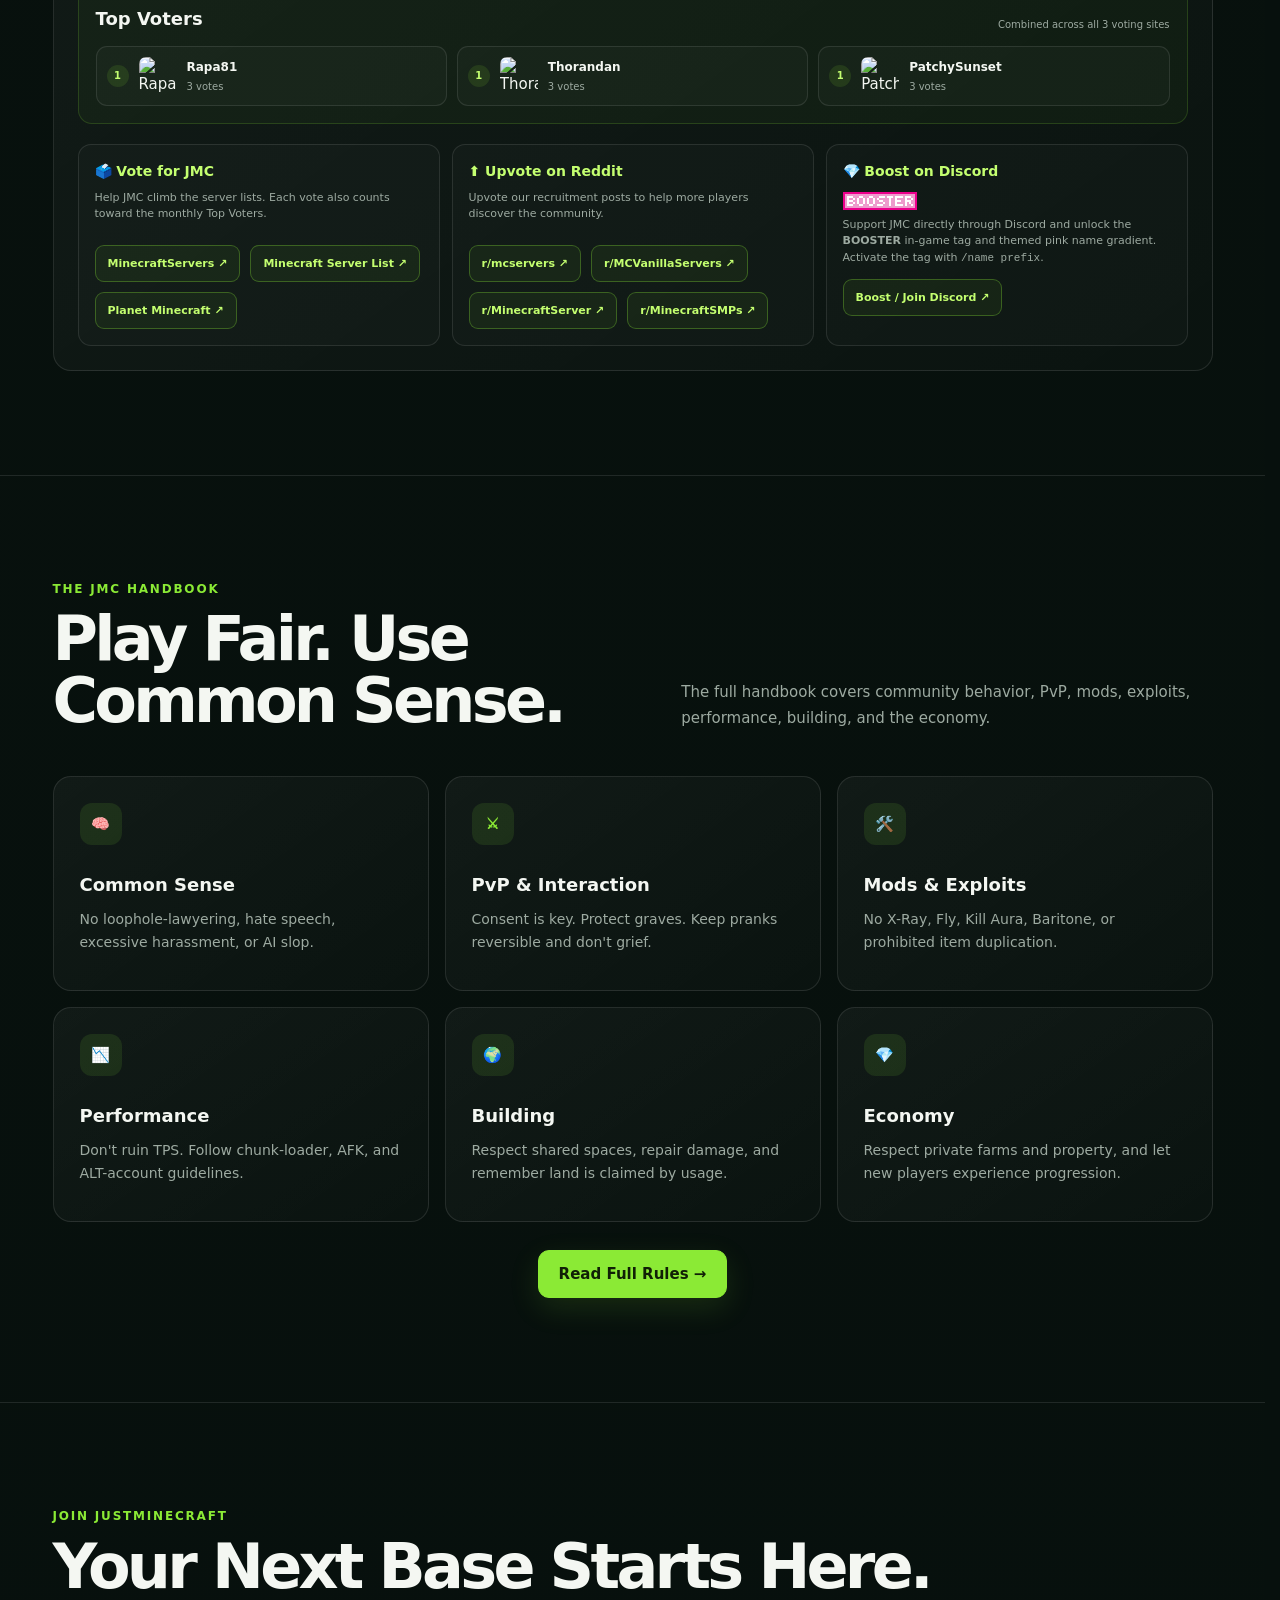
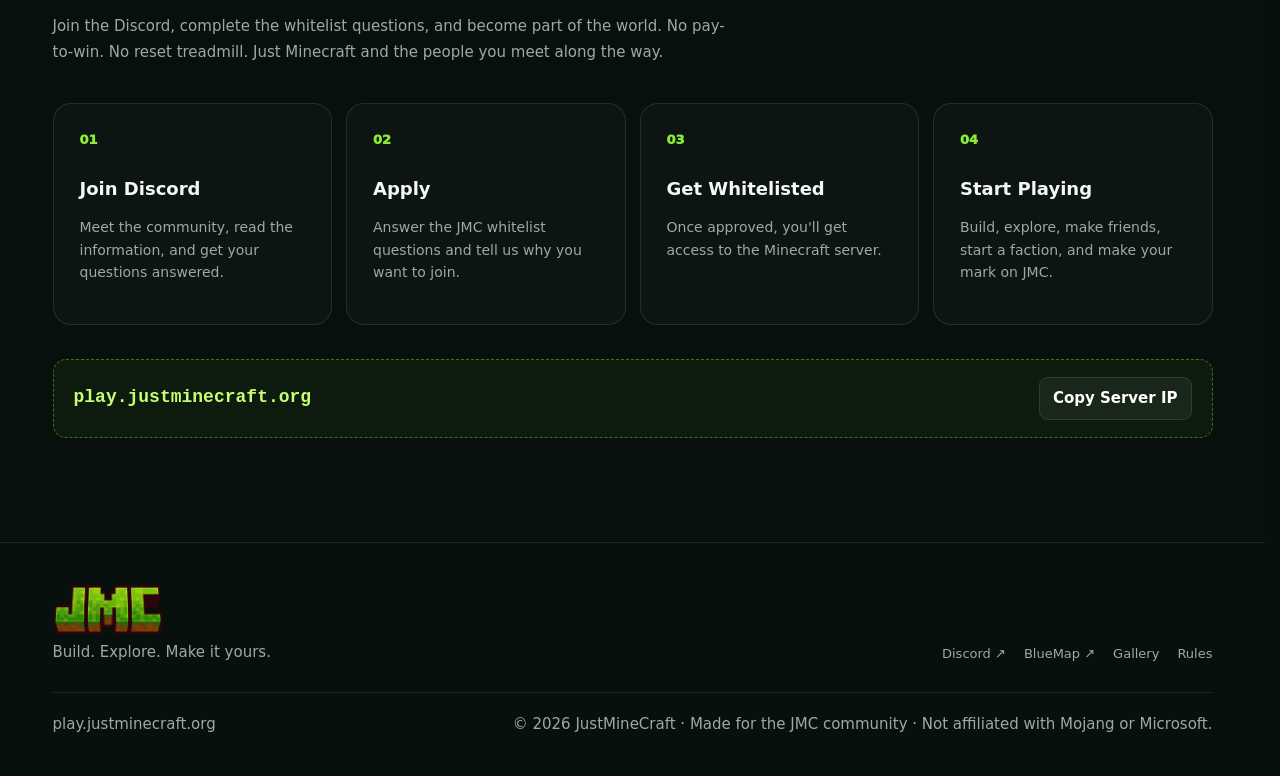
==== commit 08231677: "Refresh news editor checkbox alignment styling" ====
--- a/index.html
+++ b/index.html
@@ -242,7 +242,7 @@
 </style><meta name="anonymous-player-fix" content="anonymous-player-wrap-v3"><link rel="stylesheet" href="/assets/jmc-site-ui.css?v=3"><style id="mini-copy-width-fix">
 .mini-copy{min-width:108px!important;box-sizing:border-box!important;white-space:nowrap!important;text-align:center!important;flex-shrink:0!important}
 .mini-copy.copied{transform:none!important}
-</style><link rel="stylesheet" href="/assets/jmc-page-transitions.css?v=4"><link rel="stylesheet" href="/assets/jmc-polish.css?v=2"><link rel="stylesheet" href="/assets/jmc-news.css?v=2"></head>
+</style><link rel="stylesheet" href="/assets/jmc-page-transitions.css?v=4"><link rel="stylesheet" href="/assets/jmc-polish.css?v=2"><link rel="stylesheet" href="/assets/jmc-news.css?v=3"></head>
 <body>
 <div class="root">
 <header class="nav"><div class="container nav-inner"><a class="brand" href="/"><span class="brand-mark"><img src="/assets/logo.png" alt="JMC"></span><span>JustMineCraft</span></a><nav class="nav-links"><a href="/#about">About</a><a href="/#info">Server Info</a><a href="/gallery/">Gallery</a><a href="/news/">News</a><a href="/rules/">Rules</a><a href="/world/">World Guide</a><a href="/community/">Community</a><a class="staff-nav-link" href="/staff/" hidden>Staff</a><a class="join-nav-link" href="/#join">Join</a></nav><button class="mobile-menu-btn" id="mobileMenuBtn" aria-label="Open navigation" aria-expanded="false">☰</button><div class="jmc-auth" id="jmcAuth"><a class="jmc-login" href="https://auth.justminecraft.org/login">Login with Discord</a><button class="jmc-user-btn" id="jmcUserBtn" type="button" aria-expanded="false"><img id="jmcUserAvatar" alt=""><span id="jmcUserName">Account</span></button><div class="jmc-account-menu" id="jmcAccountMenu"><div class="jmc-account-head"><img id="jmcMenuAvatar" alt=""><div><strong id="jmcMenuName">Discord User</strong><span id="jmcMenuUsername"></span></div></div><div class="jmc-account-roles" id="jmcAccountRoles"></div><a href="/#support">Vote for JMC</a><a href="http://play.justminecraft.org:8100/" target="_blank" rel="noopener">Open BlueMap ↗</a><a class="logout" href="https://auth.justminecraft.org/logout">Log Out</a></div></div><a class="nav-cta" id="jmcJoinCta" href="https://discord.gg/SxK7QYqeD7" target="_blank" rel="noopener">Join JMC</a></div></header><div class="mobile-drawer" id="mobileDrawer"><a href="/#about">About</a><a href="/#info">Server Info</a><a href="/gallery/">Gallery</a><a href="/news/">News</a><a href="/rules/">Rules</a><a href="/world/">World Guide</a><a href="/community/">Community</a><a class="staff-nav-link" href="/staff/" hidden>Staff</a><a class="join-nav-link" href="/#join">Join</a></div>
--- a/assets/jmc-news.css
+++ b/assets/jmc-news.css
@@ -15,4 +15,26 @@
 .news-empty{padding:24px;border:1px dashed rgba(139,234,53,.24);border-radius:14px;background:rgba(139,234,53,.035)}
 header.nav .nav-links a[href="/news/"]::after{right:0!important}
 @media(max-width:620px){.news-main .container{width:calc(100% - 28px)}.news-hero p{font-size:14px}.news-section{min-height:260px}}
-.news-main{min-height:65vh;background:radial-gradient(circle at 50% 0,rgba(139,234,53,.09),transparent 38%),#07100d;color:#f4f7f2}.news-hero{padding:78px 0 48px;border-bottom:1px solid rgba(255,255,255,.1)}.news-kicker{color:#8bea35;font-size:11px;font-weight:900;letter-spacing:.14em}.news-hero h1{font-size:clamp(38px,6vw,68px);letter-spacing:-.055em;margin:12px 0}.news-hero p,.news-empty,.news-card p{color:#9daaa1;line-height:1.7}.news-section{padding-top:40px;padding-bottom:80px}.news-toolbar{display:flex;align-items:center;justify-content:space-between;gap:16px;flex-wrap:wrap;margin-bottom:22px}.news-toolbar h2{margin:0;font-size:26px}.news-toolbar select,.news-editor input,.news-editor select,.news-editor textarea{background:#102017;border:1px solid rgba(255,255,255,.16);color:#f4f7f2;padding:12px;border-radius:9px;font:inherit;max-width:100%}.news-grid{display:grid;grid-template-columns:repeat(auto-fit,minmax(min(100%,310px),1fr));gap:18px}.news-card{border:1px solid rgba(255,255,255,.11);background:#0e1d16;border-radius:16px;padding:24px;min-width:0}.news-card h3{font-size:23px;line-height:1.25;margin:14px 0}.news-card p{white-space:pre-wrap;overflow-wrap:anywhere}.news-card .news-meta{font-size:12px;color:#9daaa1}.news-tag{display:inline-block;padding:6px 10px;border-radius:20px;background:rgba(139,234,53,.12);color:#c4ff70;font-size:11px;font-weight:800}.news-editor{display:grid;gap:12px;margin-top:14px}.news-editor label{display:grid;gap:6px;font-size:12px;font-weight:750}.news-editor textarea{min-height:140px;resize:vertical}.news-editor button,.news-actions button{border:1px solid #8bea35;background:#8bea35;color:#07100d;border-radius:9px;padding:11px 16px;font-weight:850;cursor:pointer}.news-editor button:disabled{opacity:.5;cursor:not-allowed}.news-actions{display:flex;gap:8px;flex-wrap:wrap;margin-top:14px}.news-actions button{padding:8px 12px;font-size:12px}.news-actions .danger{background:transparent;color:#ff9a9a;border-color:#ff9a9a}.news-error{color:#ffb3b3}.news-status{font-size:12px;color:#9daaa1}@media(max-width:600px){.news-hero{padding:50px 0 32px}.news-section{padding-top:26px}}+.news-main{min-height:65vh;background:radial-gradient(circle at 50% 0,rgba(139,234,53,.09),transparent 38%),#07100d;color:#f4f7f2}.news-hero{padding:78px 0 48px;border-bottom:1px solid rgba(255,255,255,.1)}.news-kicker{color:#8bea35;font-size:11px;font-weight:900;letter-spacing:.14em}.news-hero h1{font-size:clamp(38px,6vw,68px);letter-spacing:-.055em;margin:12px 0}.news-hero p,.news-empty,.news-card p{color:#9daaa1;line-height:1.7}.news-section{padding-top:40px;padding-bottom:80px}.news-toolbar{display:flex;align-items:center;justify-content:space-between;gap:16px;flex-wrap:wrap;margin-bottom:22px}.news-toolbar h2{margin:0;font-size:26px}.news-toolbar select,.news-editor input,.news-editor select,.news-editor textarea{background:#102017;border:1px solid rgba(255,255,255,.16);color:#f4f7f2;padding:12px;border-radius:9px;font:inherit;max-width:100%}.news-grid{display:grid;grid-template-columns:repeat(auto-fit,minmax(min(100%,310px),1fr));gap:18px}.news-card{border:1px solid rgba(255,255,255,.11);background:#0e1d16;border-radius:16px;padding:24px;min-width:0}.news-card h3{font-size:23px;line-height:1.25;margin:14px 0}.news-card p{white-space:pre-wrap;overflow-wrap:anywhere}.news-card .news-meta{font-size:12px;color:#9daaa1}.news-tag{display:inline-block;padding:6px 10px;border-radius:20px;background:rgba(139,234,53,.12);color:#c4ff70;font-size:11px;font-weight:800}.news-editor{display:grid;gap:12px;margin-top:14px}.news-editor label{display:grid;gap:6px;font-size:12px;font-weight:750}.news-editor textarea{min-height:140px;resize:vertical}.news-editor button,.news-actions button{border:1px solid #8bea35;background:#8bea35;color:#07100d;border-radius:9px;padding:11px 16px;font-weight:850;cursor:pointer}.news-editor button:disabled{opacity:.5;cursor:not-allowed}.news-actions{display:flex;gap:8px;flex-wrap:wrap;margin-top:14px}.news-actions button{padding:8px 12px;font-size:12px}.news-actions .danger{background:transparent;color:#ff9a9a;border-color:#ff9a9a}.news-error{color:#ffb3b3}.news-status{font-size:12px;color:#9daaa1}@media(max-width:600px){.news-hero{padding:50px 0 32px}.news-section{padding-top:26px}}
+/* Align the pin checkbox and its label in the staff announcement editor. */
+.news-editor label:has(> input[type="checkbox"]) {
+  display: flex;
+  flex-direction: row;
+  align-items: center;
+  justify-content: flex-start;
+  gap: 10px;
+  margin: 2px 0 4px;
+  cursor: pointer;
+  line-height: 1.4;
+}
+.news-editor label > input[type="checkbox"] {
+  appearance: auto;
+  width: 17px;
+  height: 17px;
+  min-width: 17px;
+  margin: 0;
+  padding: 0;
+  flex: 0 0 17px;
+  accent-color: #8bea35;
+  cursor: pointer;
+}
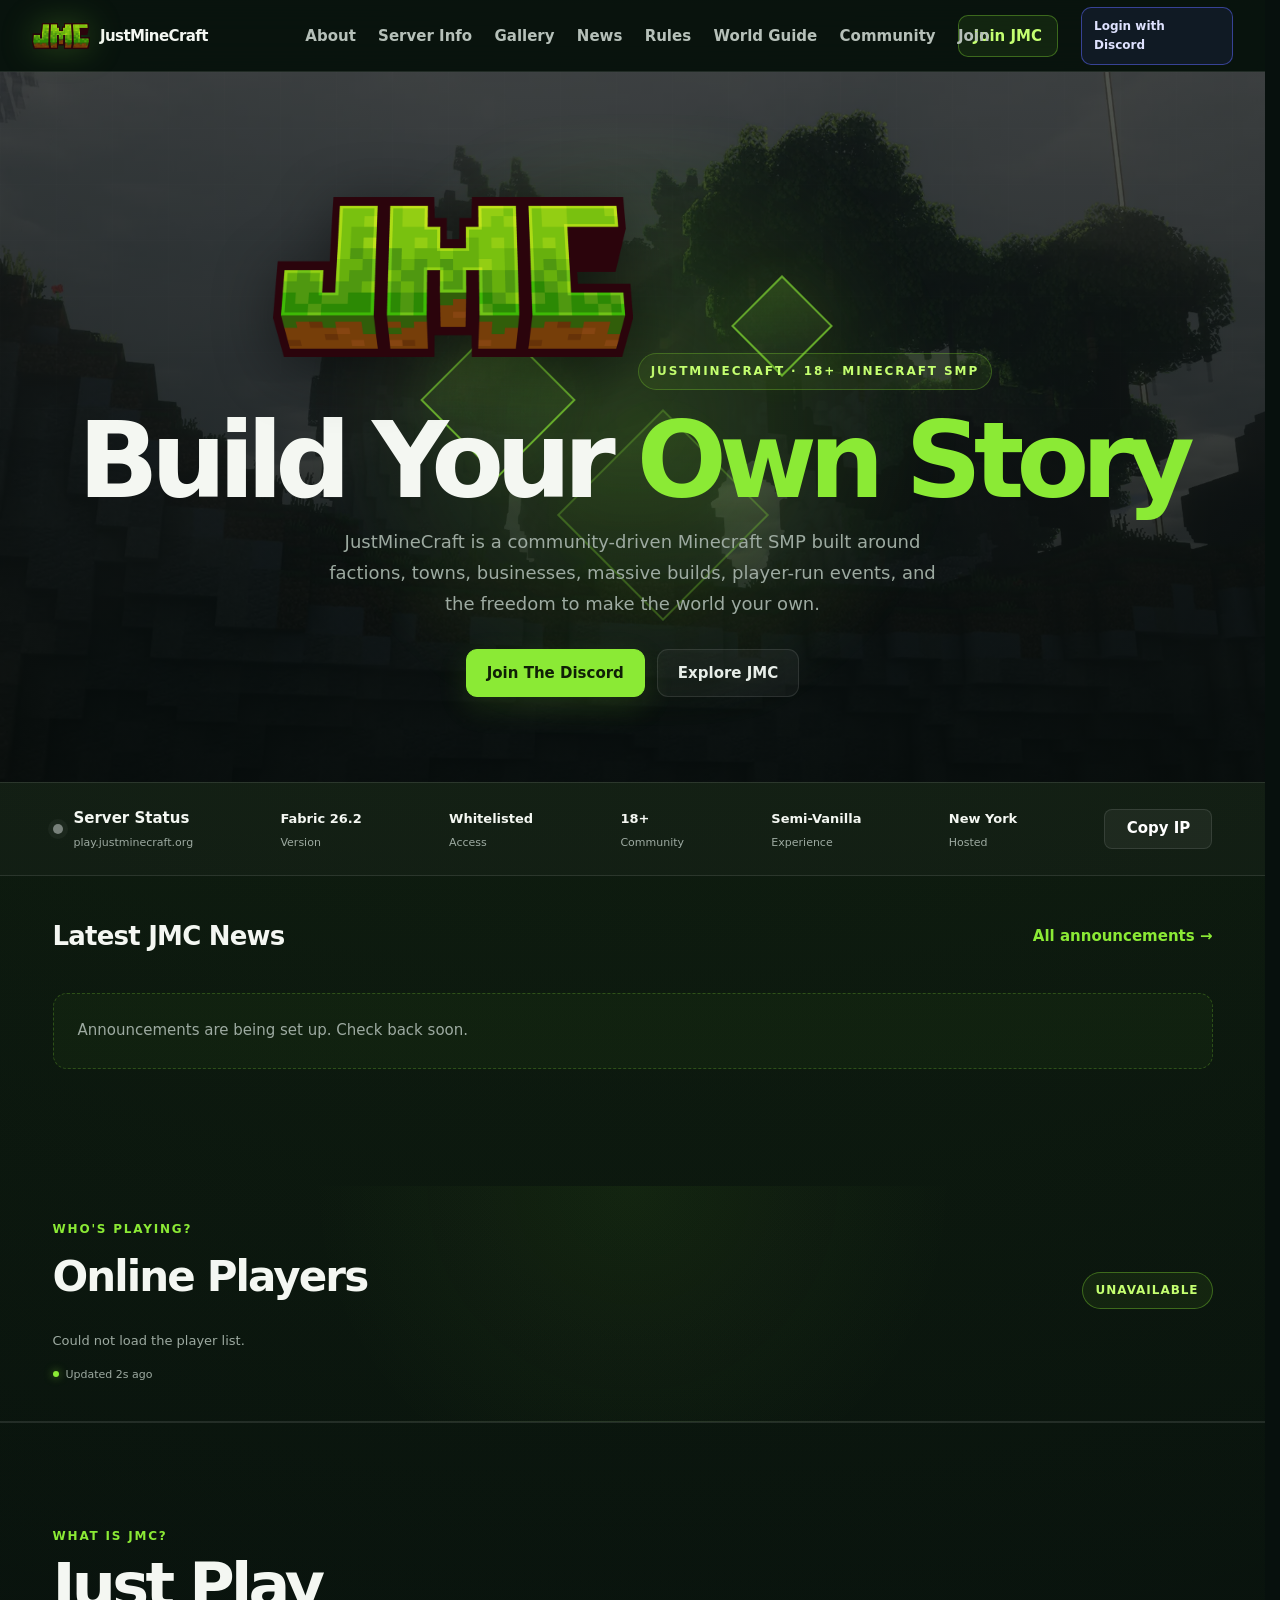
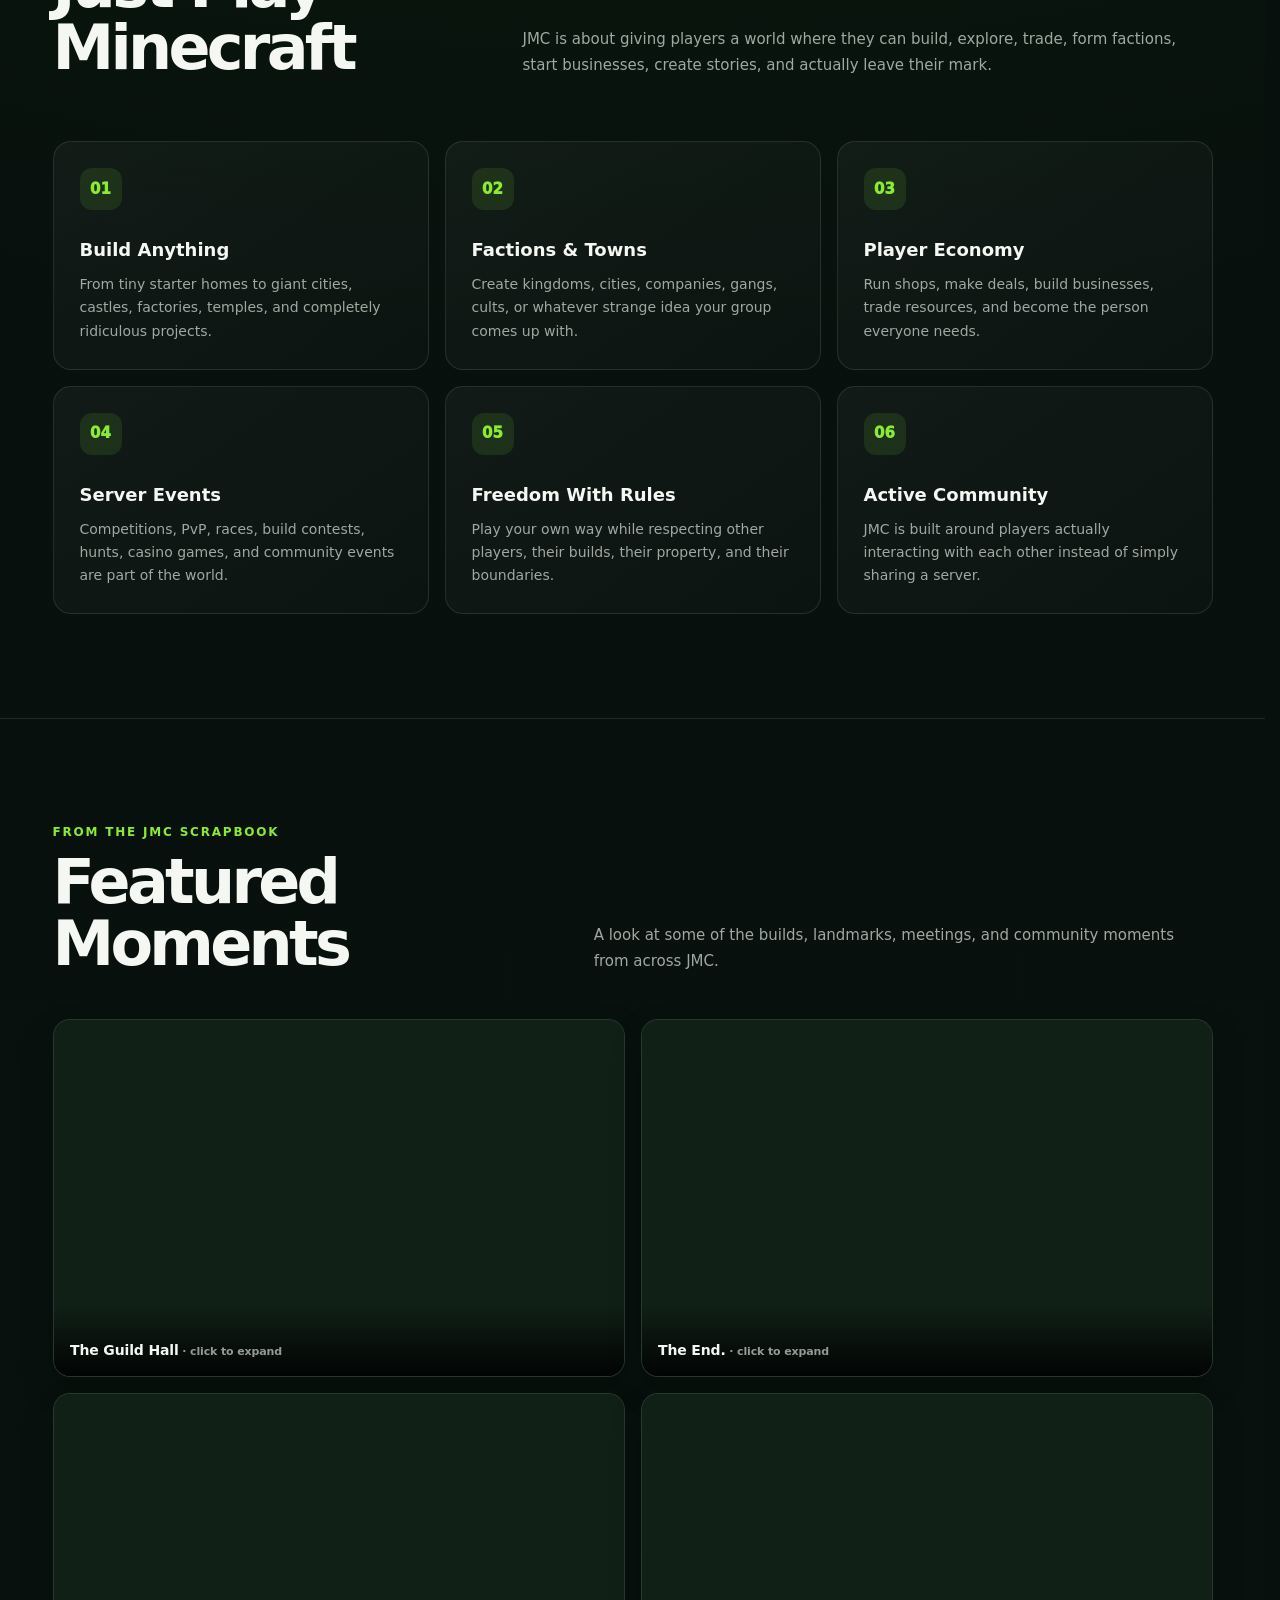
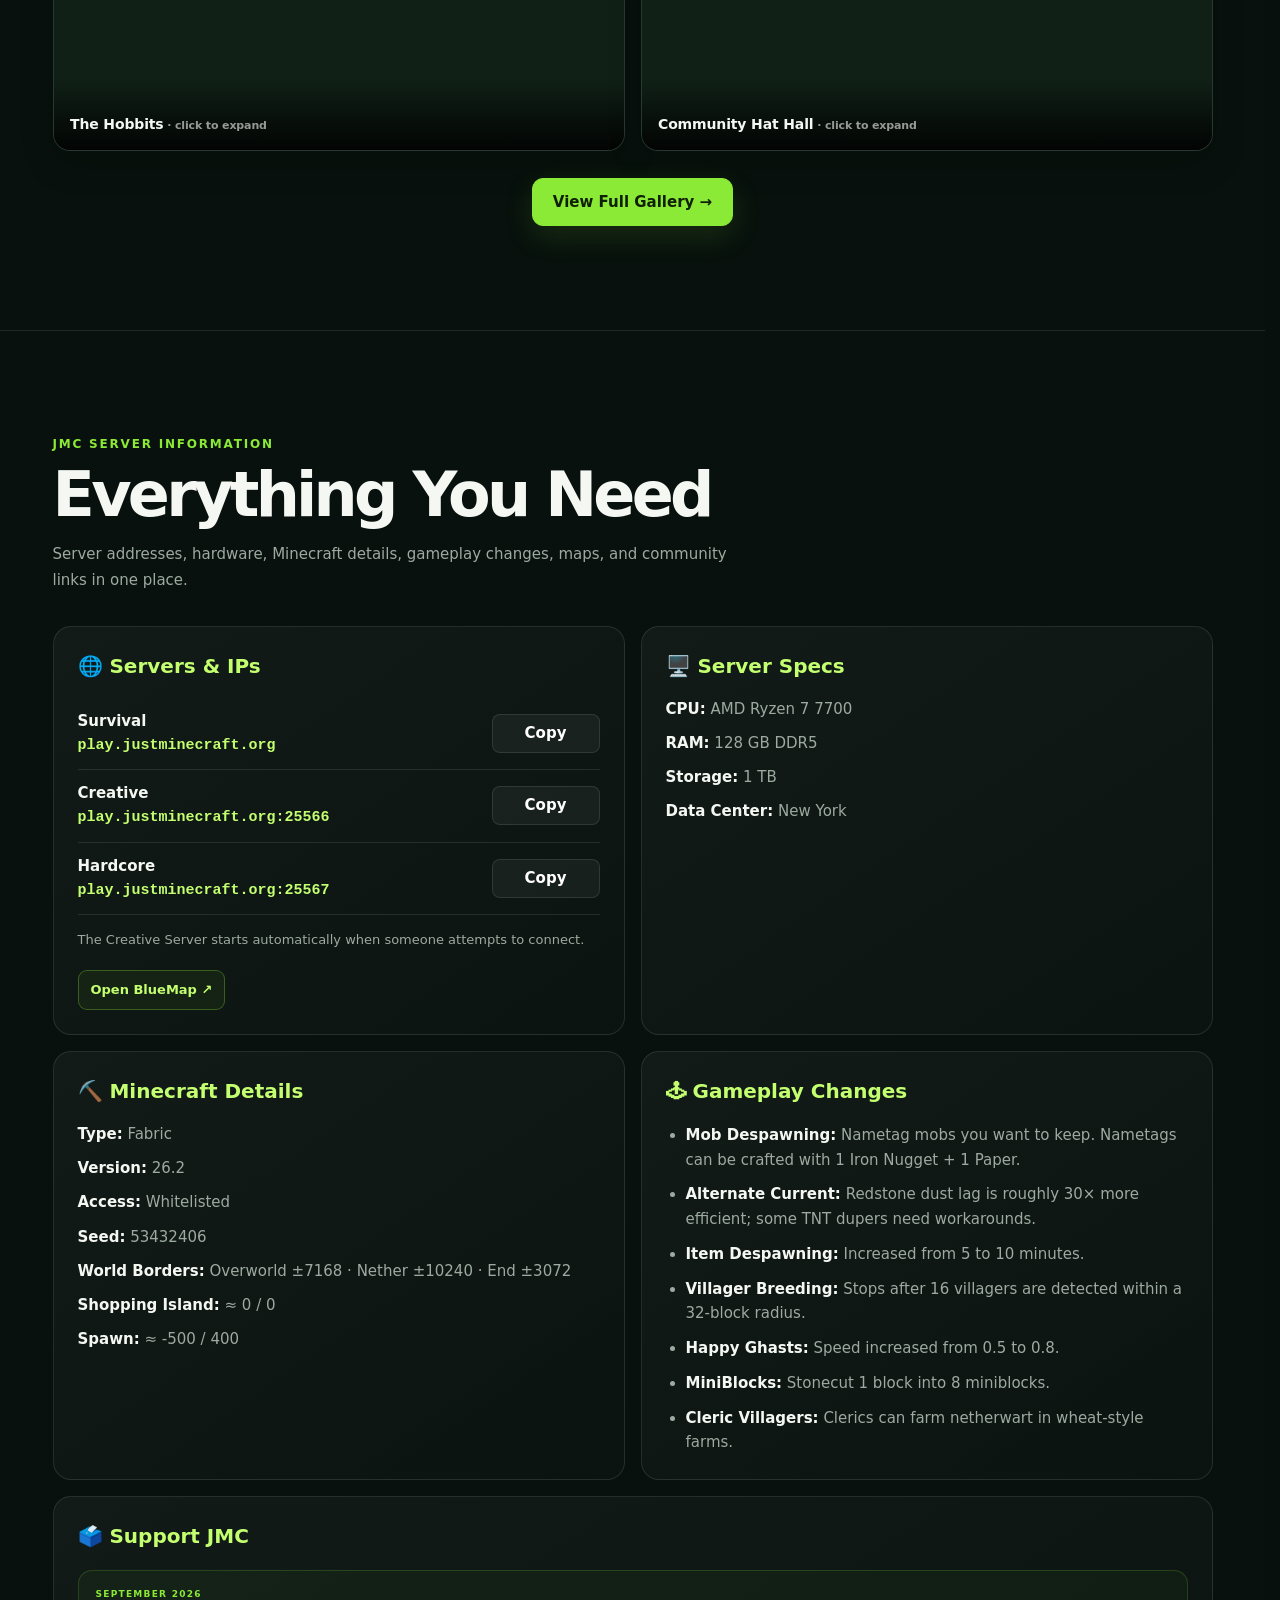
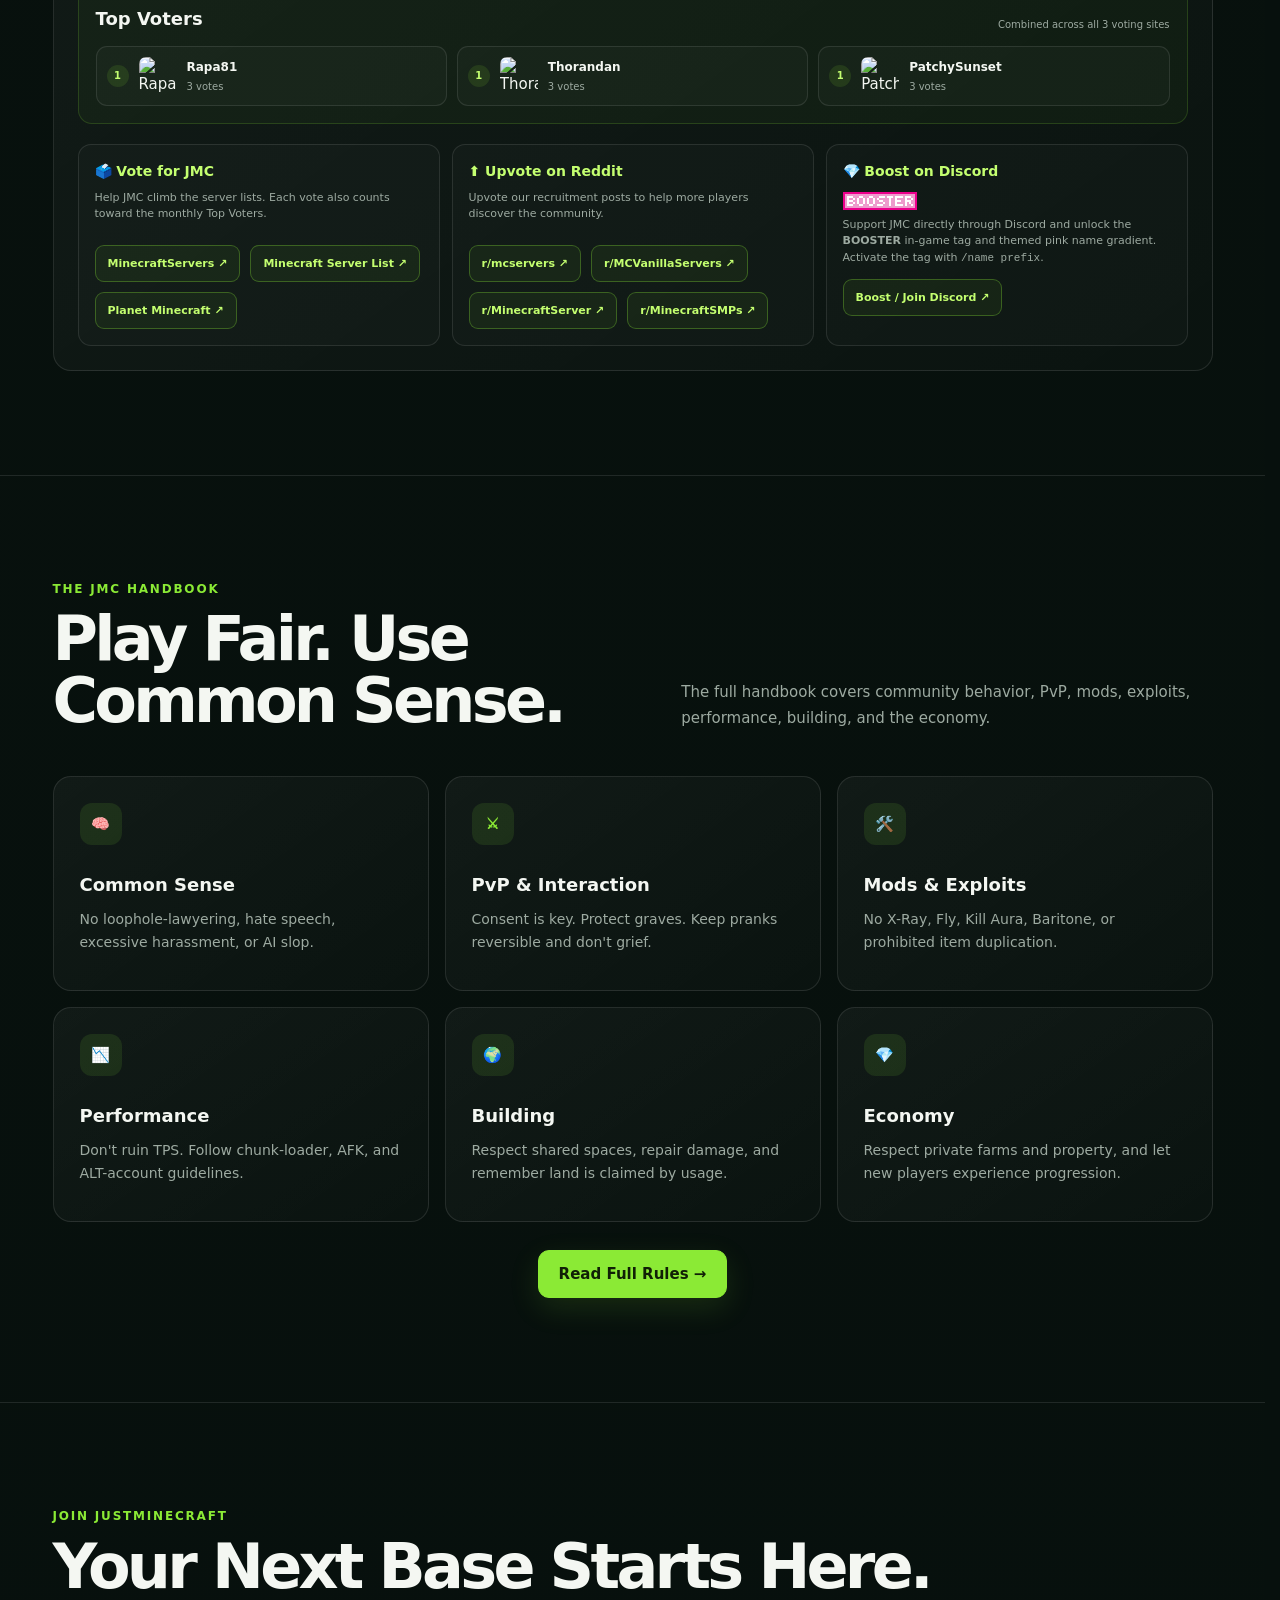
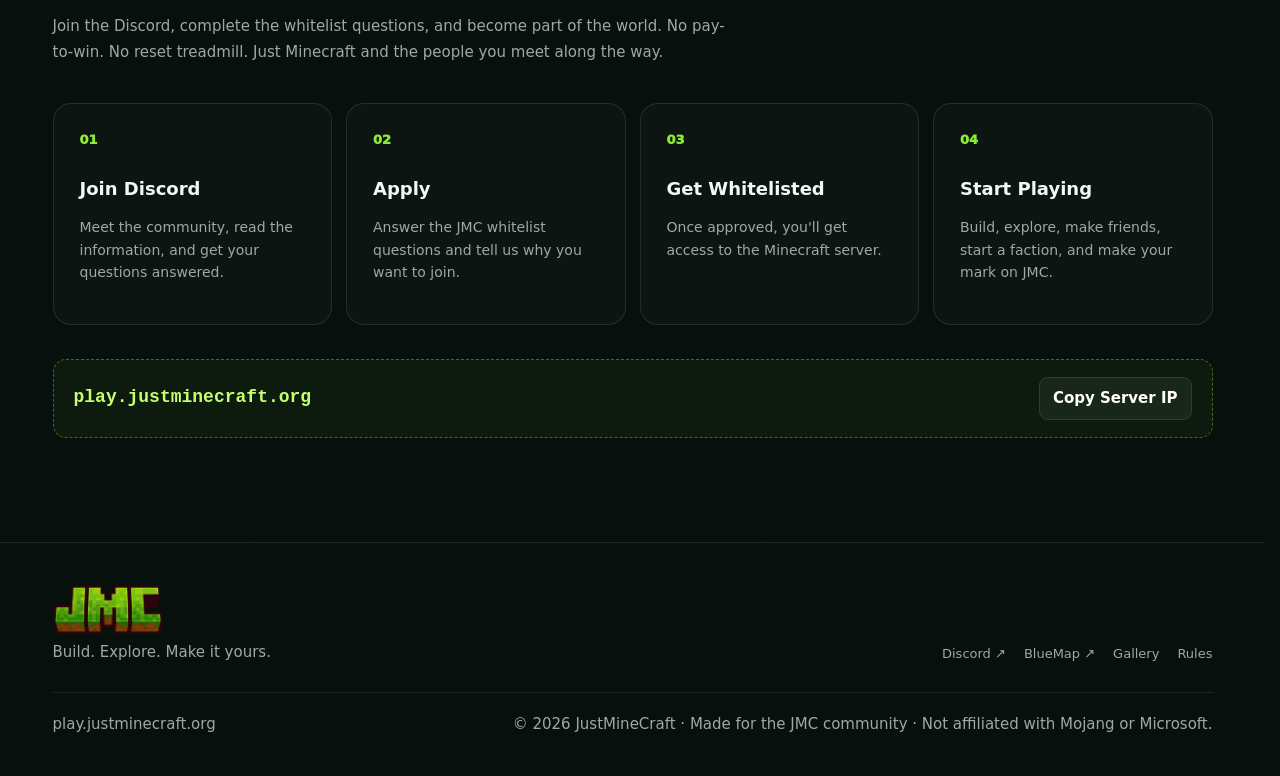
==== commit 007ee4e8: "Apply scoped News tab styling and updated editor CSS" ====
--- a/index.html
+++ b/index.html
@@ -242,7 +242,7 @@
 </style><meta name="anonymous-player-fix" content="anonymous-player-wrap-v3"><link rel="stylesheet" href="/assets/jmc-site-ui.css?v=3"><style id="mini-copy-width-fix">
 .mini-copy{min-width:108px!important;box-sizing:border-box!important;white-space:nowrap!important;text-align:center!important;flex-shrink:0!important}
 .mini-copy.copied{transform:none!important}
-</style><link rel="stylesheet" href="/assets/jmc-page-transitions.css?v=4"><link rel="stylesheet" href="/assets/jmc-polish.css?v=2"><link rel="stylesheet" href="/assets/jmc-news.css?v=3"></head>
+</style><link rel="stylesheet" href="/assets/jmc-page-transitions.css?v=4"><link rel="stylesheet" href="/assets/jmc-polish.css?v=2"><link rel="stylesheet" href="/assets/jmc-news.css?v=4"></head>
 <body>
 <div class="root">
 <header class="nav"><div class="container nav-inner"><a class="brand" href="/"><span class="brand-mark"><img src="/assets/logo.png" alt="JMC"></span><span>JustMineCraft</span></a><nav class="nav-links"><a href="/#about">About</a><a href="/#info">Server Info</a><a href="/gallery/">Gallery</a><a href="/news/">News</a><a href="/rules/">Rules</a><a href="/world/">World Guide</a><a href="/community/">Community</a><a class="staff-nav-link" href="/staff/" hidden>Staff</a><a class="join-nav-link" href="/#join">Join</a></nav><button class="mobile-menu-btn" id="mobileMenuBtn" aria-label="Open navigation" aria-expanded="false">☰</button><div class="jmc-auth" id="jmcAuth"><a class="jmc-login" href="https://auth.justminecraft.org/login">Login with Discord</a><button class="jmc-user-btn" id="jmcUserBtn" type="button" aria-expanded="false"><img id="jmcUserAvatar" alt=""><span id="jmcUserName">Account</span></button><div class="jmc-account-menu" id="jmcAccountMenu"><div class="jmc-account-head"><img id="jmcMenuAvatar" alt=""><div><strong id="jmcMenuName">Discord User</strong><span id="jmcMenuUsername"></span></div></div><div class="jmc-account-roles" id="jmcAccountRoles"></div><a href="/#support">Vote for JMC</a><a href="http://play.justminecraft.org:8100/" target="_blank" rel="noopener">Open BlueMap ↗</a><a class="logout" href="https://auth.justminecraft.org/logout">Log Out</a></div></div><a class="nav-cta" id="jmcJoinCta" href="https://discord.gg/SxK7QYqeD7" target="_blank" rel="noopener">Join JMC</a></div></header><div class="mobile-drawer" id="mobileDrawer"><a href="/#about">About</a><a href="/#info">Server Info</a><a href="/gallery/">Gallery</a><a href="/news/">News</a><a href="/rules/">Rules</a><a href="/world/">World Guide</a><a href="/community/">Community</a><a class="staff-nav-link" href="/staff/" hidden>Staff</a><a class="join-nav-link" href="/#join">Join</a></div>
--- a/assets/jmc-news.css
+++ b/assets/jmc-news.css
@@ -13,7 +13,7 @@
 .news-toolbar h2{font-weight:850;letter-spacing:-.03em}
 .news-section{min-height:310px}
 .news-empty{padding:24px;border:1px dashed rgba(139,234,53,.24);border-radius:14px;background:rgba(139,234,53,.035)}
-header.nav .nav-links a[href="/news/"]::after{right:0!important}
+body.news-page header.nav .nav-links a[href="/news/"]::after{right:0!important}
 @media(max-width:620px){.news-main .container{width:calc(100% - 28px)}.news-hero p{font-size:14px}.news-section{min-height:260px}}
 .news-main{min-height:65vh;background:radial-gradient(circle at 50% 0,rgba(139,234,53,.09),transparent 38%),#07100d;color:#f4f7f2}.news-hero{padding:78px 0 48px;border-bottom:1px solid rgba(255,255,255,.1)}.news-kicker{color:#8bea35;font-size:11px;font-weight:900;letter-spacing:.14em}.news-hero h1{font-size:clamp(38px,6vw,68px);letter-spacing:-.055em;margin:12px 0}.news-hero p,.news-empty,.news-card p{color:#9daaa1;line-height:1.7}.news-section{padding-top:40px;padding-bottom:80px}.news-toolbar{display:flex;align-items:center;justify-content:space-between;gap:16px;flex-wrap:wrap;margin-bottom:22px}.news-toolbar h2{margin:0;font-size:26px}.news-toolbar select,.news-editor input,.news-editor select,.news-editor textarea{background:#102017;border:1px solid rgba(255,255,255,.16);color:#f4f7f2;padding:12px;border-radius:9px;font:inherit;max-width:100%}.news-grid{display:grid;grid-template-columns:repeat(auto-fit,minmax(min(100%,310px),1fr));gap:18px}.news-card{border:1px solid rgba(255,255,255,.11);background:#0e1d16;border-radius:16px;padding:24px;min-width:0}.news-card h3{font-size:23px;line-height:1.25;margin:14px 0}.news-card p{white-space:pre-wrap;overflow-wrap:anywhere}.news-card .news-meta{font-size:12px;color:#9daaa1}.news-tag{display:inline-block;padding:6px 10px;border-radius:20px;background:rgba(139,234,53,.12);color:#c4ff70;font-size:11px;font-weight:800}.news-editor{display:grid;gap:12px;margin-top:14px}.news-editor label{display:grid;gap:6px;font-size:12px;font-weight:750}.news-editor textarea{min-height:140px;resize:vertical}.news-editor button,.news-actions button{border:1px solid #8bea35;background:#8bea35;color:#07100d;border-radius:9px;padding:11px 16px;font-weight:850;cursor:pointer}.news-editor button:disabled{opacity:.5;cursor:not-allowed}.news-actions{display:flex;gap:8px;flex-wrap:wrap;margin-top:14px}.news-actions button{padding:8px 12px;font-size:12px}.news-actions .danger{background:transparent;color:#ff9a9a;border-color:#ff9a9a}.news-error{color:#ffb3b3}.news-status{font-size:12px;color:#9daaa1}@media(max-width:600px){.news-hero{padding:50px 0 32px}.news-section{padding-top:26px}}
 /* Align the pin checkbox and its label in the staff announcement editor. */
@@ -38,3 +38,28 @@
   accent-color: #8bea35;
   cursor: pointer;
 }
+
+/* Staff pin option: override the broad .news-editor input styling. */
+.news-editor label:has(> input[type="checkbox"]) {
+  display: flex !important;
+  flex-direction: row !important;
+  align-items: center !important;
+  justify-content: flex-start !important;
+  gap: 10px !important;
+  width: fit-content;
+  font-size: 12px;
+}
+.news-editor input[type="checkbox"] {
+  display: inline-block !important;
+  appearance: auto !important;
+  width: 17px !important;
+  height: 17px !important;
+  min-width: 17px !important;
+  max-width: 17px !important;
+  flex: 0 0 17px !important;
+  padding: 0 !important;
+  margin: 0 !important;
+  border-radius: 3px !important;
+  accent-color: #8bea35 !important;
+  vertical-align: middle;
+}
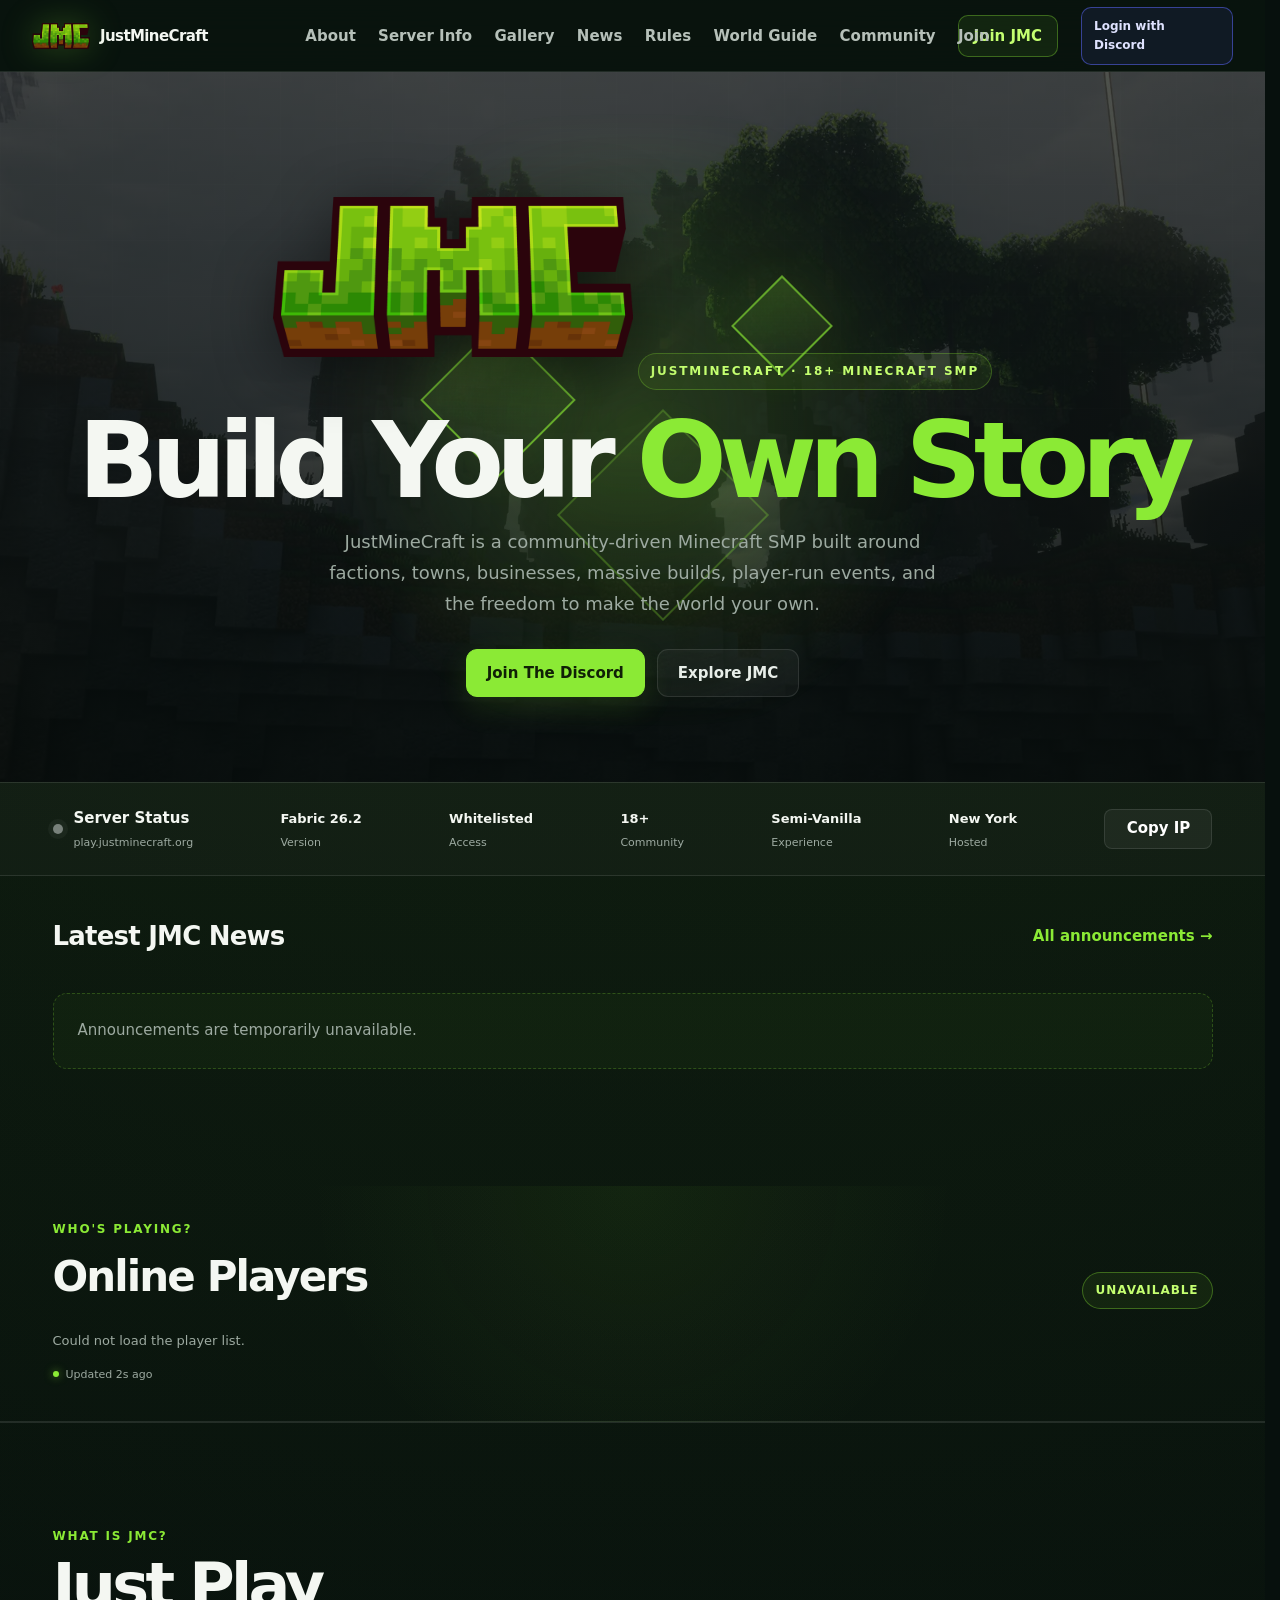
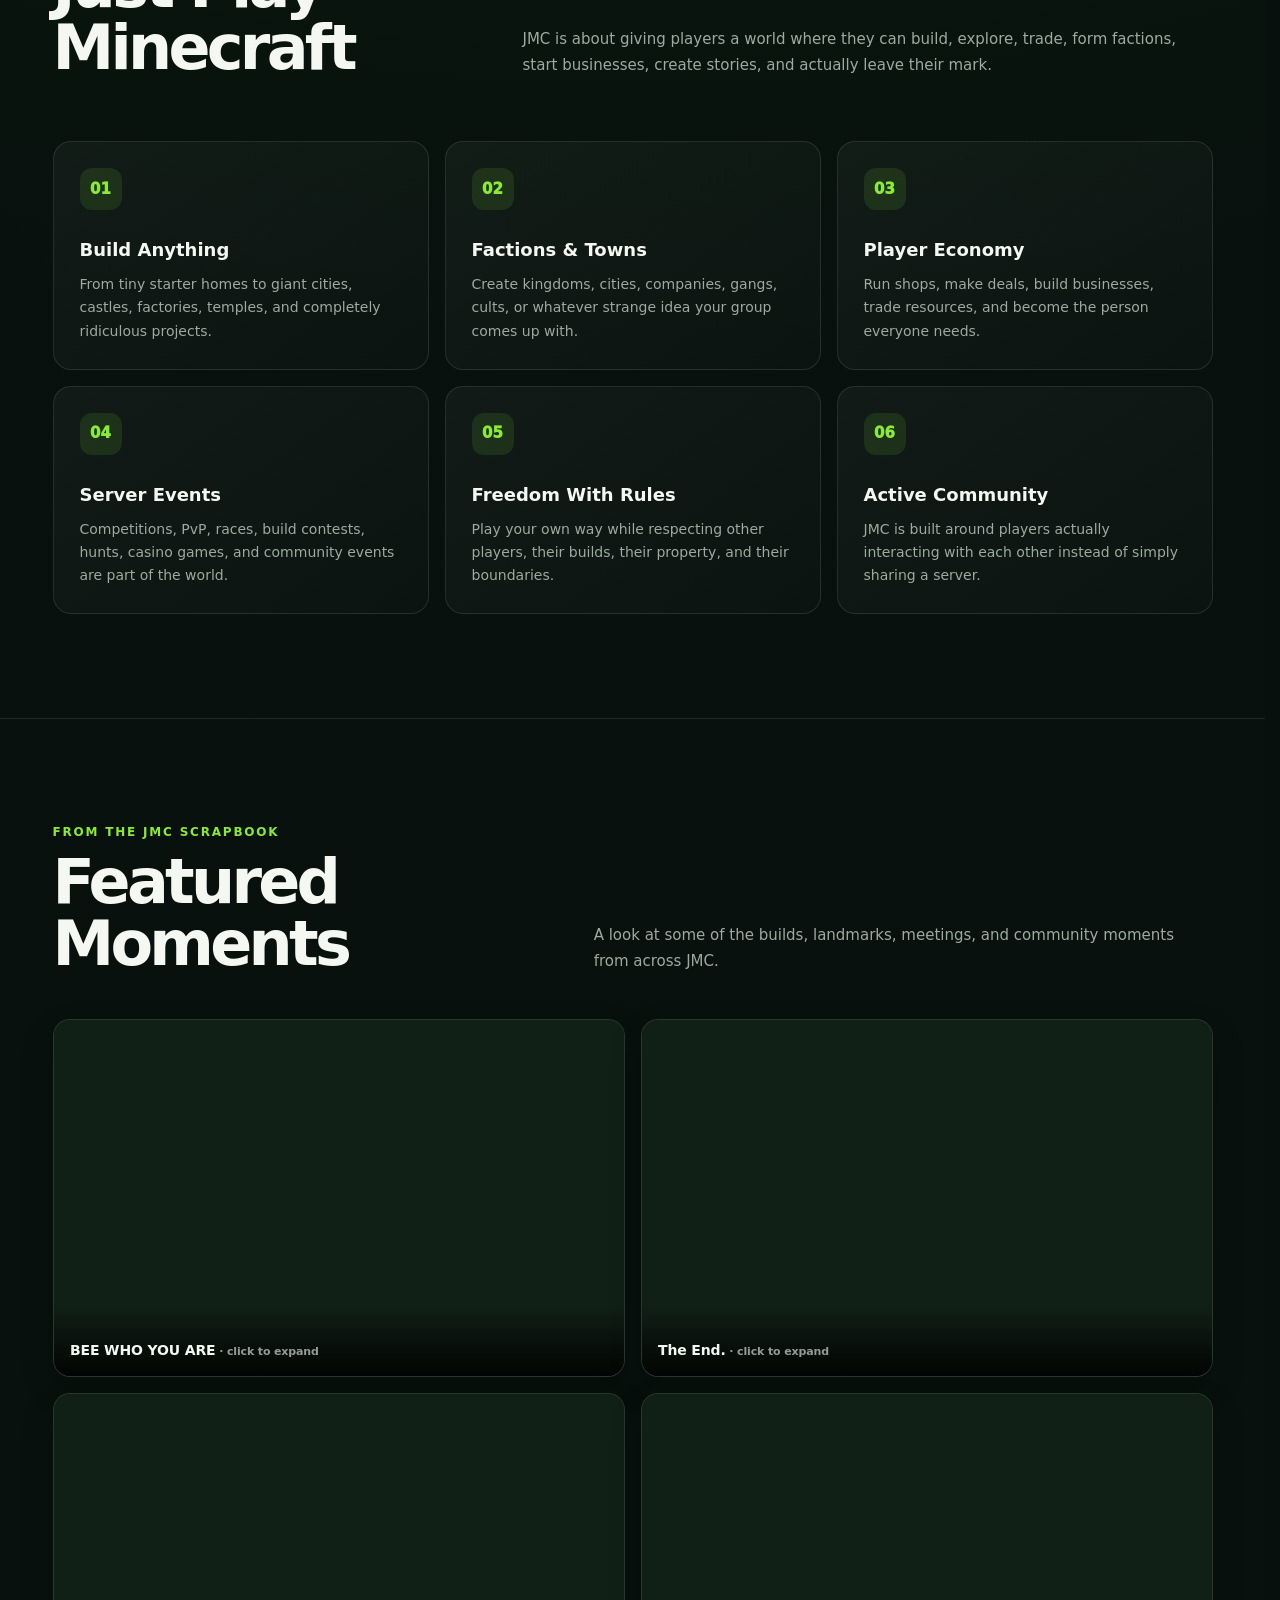
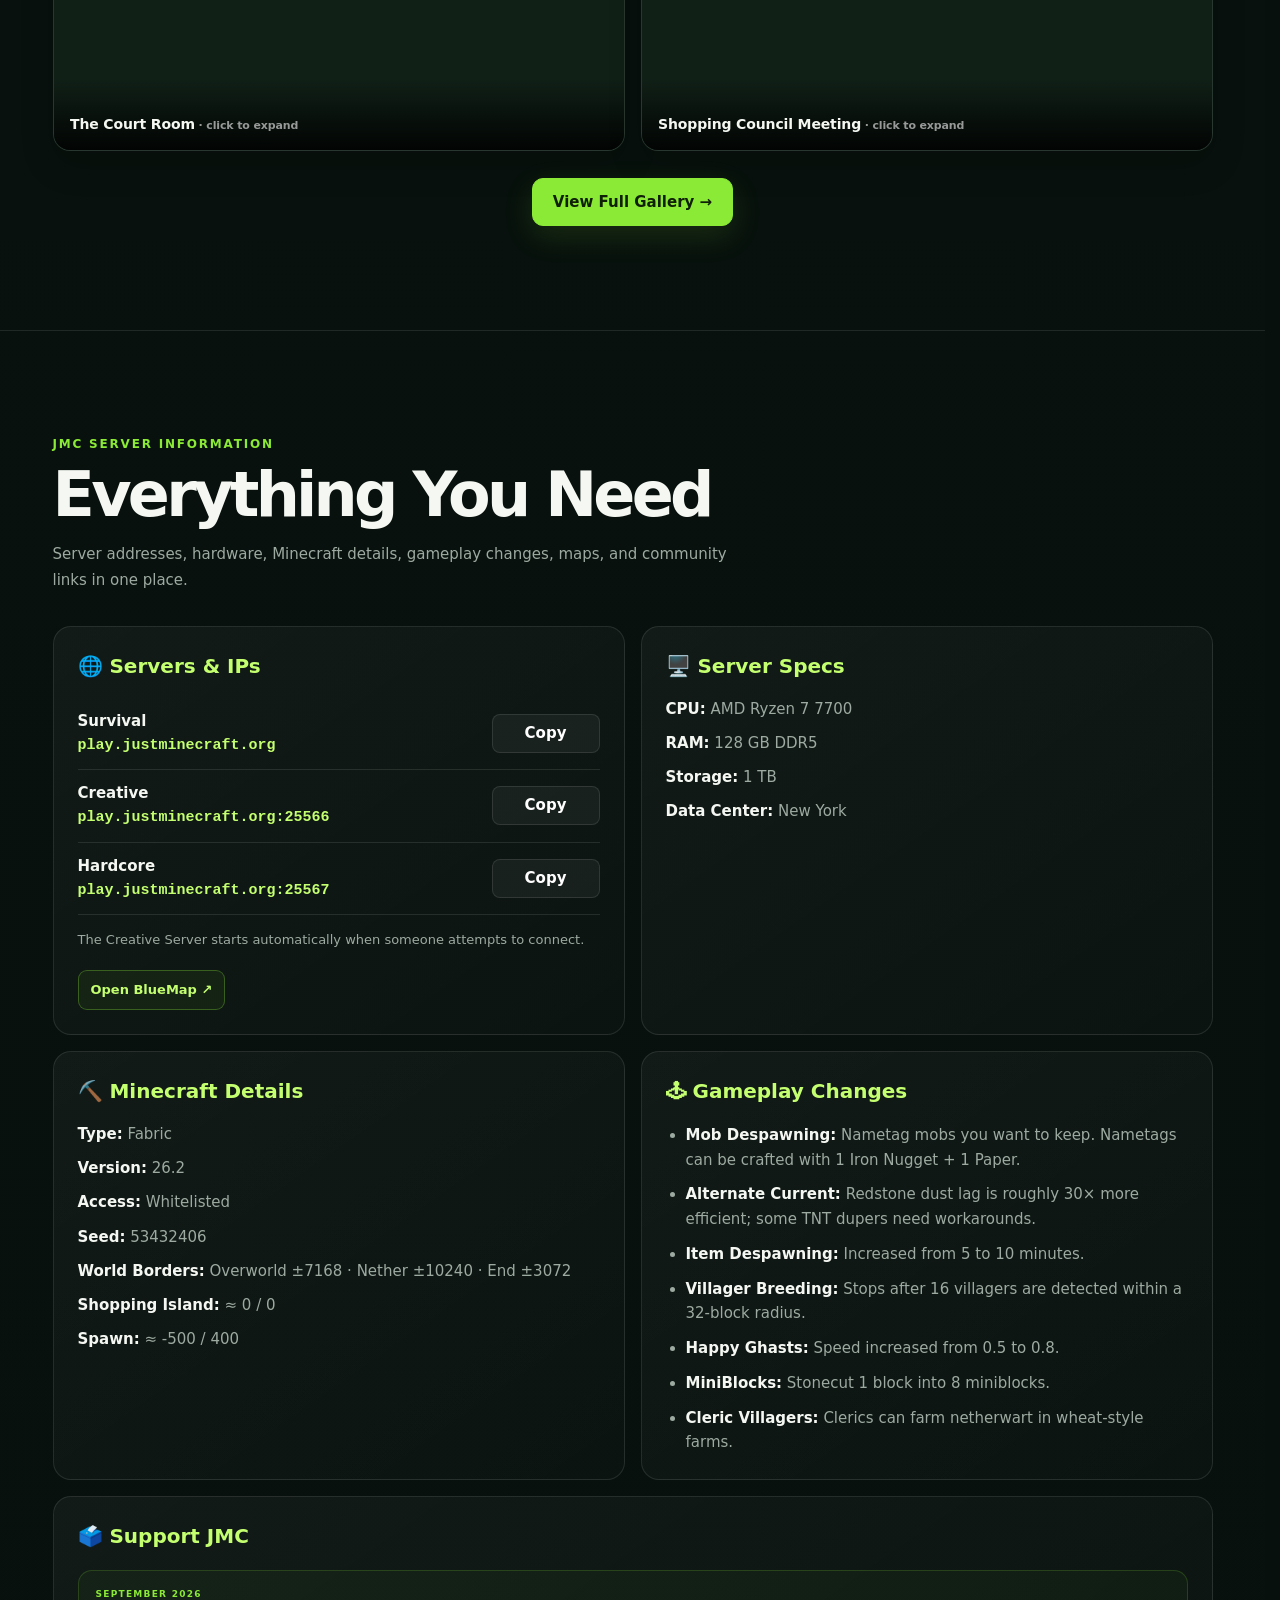
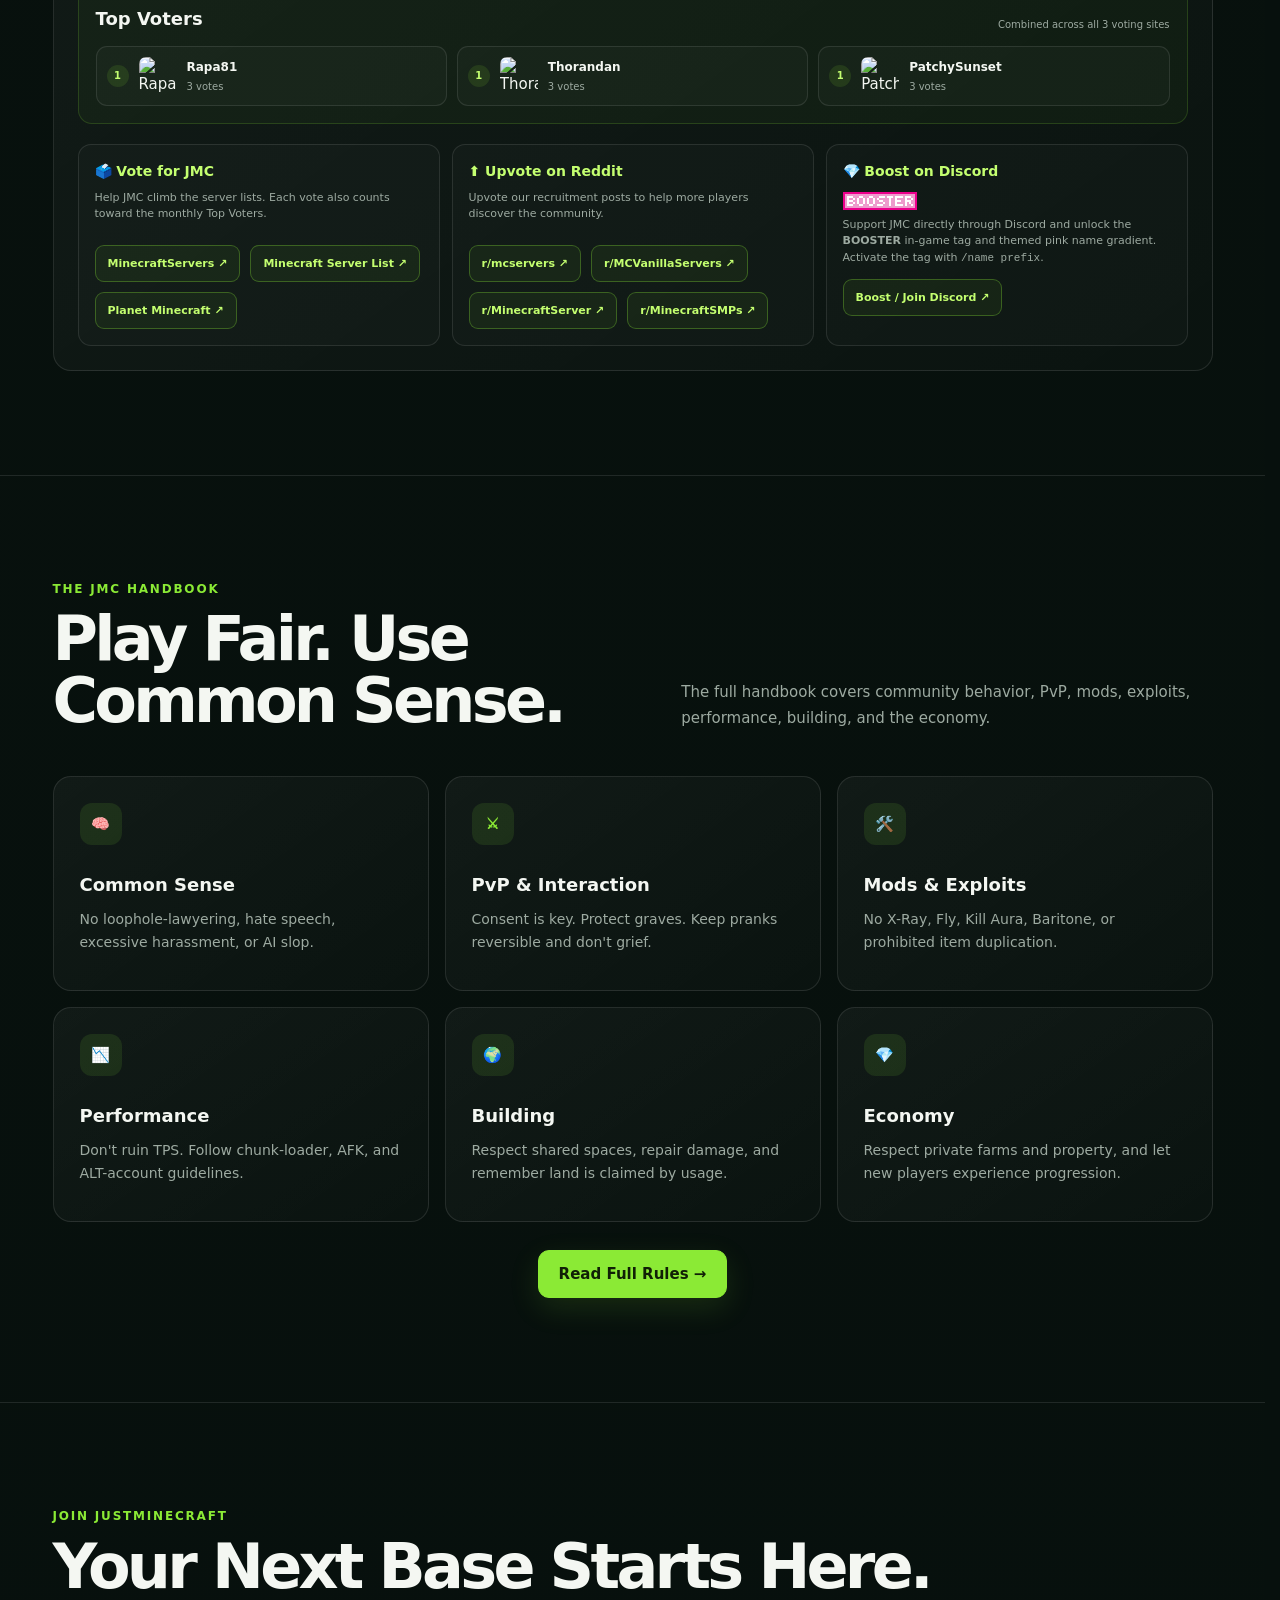
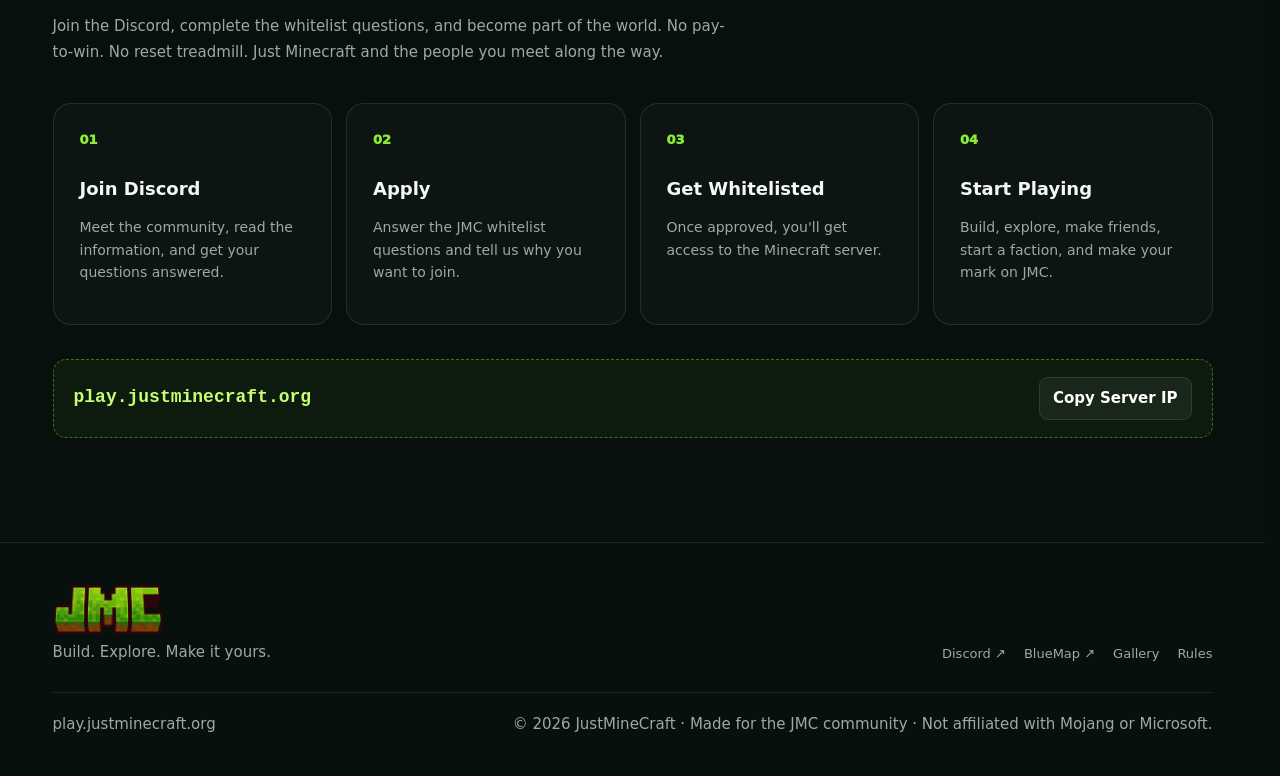
==== commit 64e9660e: "Load rich-text preview and draft editor on JMC pages" ====
--- a/index.html
+++ b/index.html
@@ -242,7 +242,7 @@
 </style><meta name="anonymous-player-fix" content="anonymous-player-wrap-v3"><link rel="stylesheet" href="/assets/jmc-site-ui.css?v=3"><style id="mini-copy-width-fix">
 .mini-copy{min-width:108px!important;box-sizing:border-box!important;white-space:nowrap!important;text-align:center!important;flex-shrink:0!important}
 .mini-copy.copied{transform:none!important}
-</style><link rel="stylesheet" href="/assets/jmc-page-transitions.css?v=4"><link rel="stylesheet" href="/assets/jmc-polish.css?v=2"><link rel="stylesheet" href="/assets/jmc-news.css?v=4"></head>
+</style><link rel="stylesheet" href="/assets/jmc-page-transitions.css?v=4"><link rel="stylesheet" href="/assets/jmc-polish.css?v=2"><link rel="stylesheet" href="/assets/jmc-news.css?v=5"></head>
 <body>
 <div class="root">
 <header class="nav"><div class="container nav-inner"><a class="brand" href="/"><span class="brand-mark"><img src="/assets/logo.png" alt="JMC"></span><span>JustMineCraft</span></a><nav class="nav-links"><a href="/#about">About</a><a href="/#info">Server Info</a><a href="/gallery/">Gallery</a><a href="/news/">News</a><a href="/rules/">Rules</a><a href="/world/">World Guide</a><a href="/community/">Community</a><a class="staff-nav-link" href="/staff/" hidden>Staff</a><a class="join-nav-link" href="/#join">Join</a></nav><button class="mobile-menu-btn" id="mobileMenuBtn" aria-label="Open navigation" aria-expanded="false">☰</button><div class="jmc-auth" id="jmcAuth"><a class="jmc-login" href="https://auth.justminecraft.org/login">Login with Discord</a><button class="jmc-user-btn" id="jmcUserBtn" type="button" aria-expanded="false"><img id="jmcUserAvatar" alt=""><span id="jmcUserName">Account</span></button><div class="jmc-account-menu" id="jmcAccountMenu"><div class="jmc-account-head"><img id="jmcMenuAvatar" alt=""><div><strong id="jmcMenuName">Discord User</strong><span id="jmcMenuUsername"></span></div></div><div class="jmc-account-roles" id="jmcAccountRoles"></div><a href="/#support">Vote for JMC</a><a href="http://play.justminecraft.org:8100/" target="_blank" rel="noopener">Open BlueMap ↗</a><a class="logout" href="https://auth.justminecraft.org/logout">Log Out</a></div></div><a class="nav-cta" id="jmcJoinCta" href="https://discord.gg/SxK7QYqeD7" target="_blank" rel="noopener">Join JMC</a></div></header><div class="mobile-drawer" id="mobileDrawer"><a href="/#about">About</a><a href="/#info">Server Info</a><a href="/gallery/">Gallery</a><a href="/news/">News</a><a href="/rules/">Rules</a><a href="/world/">World Guide</a><a href="/community/">Community</a><a class="staff-nav-link" href="/staff/" hidden>Staff</a><a class="join-nav-link" href="/#join">Join</a></div>
@@ -404,4 +404,4 @@
 if(playerRoles.length){const tip=document.createElement('div');tip.className='player-role-tip';const tipName=document.createElement('strong');tipName.textContent=name;tip.append(tipName);const badges=document.createElement('div');badges.style.display='flex';badges.style.flexWrap='wrap';badges.style.gap='5px';playerRoles.forEach(role=>{const badge=document.createElement('span');const roleClass=role.toLowerCase().replace(/\s+/g,'-');badge.className='role-badge role-'+roleClass;badge.textContent=role.toUpperCase();badges.appendChild(badge)});tip.append(badges);chip.append(tip)}
 chip.append(img,label);grid.appendChild(chip)})}else{grid.innerHTML='<div class="player-empty">'+(online?'JMC is reporting '+online+' online, but their usernames are hidden by the server.':'Nobody is online right now.')+'</div>'}}else{dot.classList.add('offline');st.textContent='Server Offline';pt.textContent='play.justminecraft.org';count.textContent='OFFLINE';grid.innerHTML='<div class="player-empty">The server is currently offline.</div>'}playerAge=0;document.getElementById('playerUpdated').textContent='Updated just now';}catch(e){document.getElementById('statusText').textContent='Server Status';document.getElementById('playerText').textContent='play.justminecraft.org';document.getElementById('onlinePlayerCount').textContent='UNAVAILABLE';document.getElementById('onlinePlayerGrid').innerHTML='<div class="player-empty">Could not load the player list.</div>'}}refreshJmcPlayers();setInterval(()=>{if(!document.hidden)refreshJmcPlayers()},60000);document.addEventListener('visibilitychange',()=>{if(!document.hidden)refreshJmcPlayers()});let playerAge=0;setInterval(()=>{if(document.hidden)return;playerAge++;const el=document.getElementById('playerUpdated');if(el)el.textContent=playerAge<60?'Updated '+playerAge+'s ago':'Updated about '+Math.floor(playerAge/60)+'m ago'},1000);
 const mobileMenuBtn=document.getElementById('mobileMenuBtn'),mobileDrawer=document.getElementById('mobileDrawer');if(mobileMenuBtn&&mobileDrawer){mobileMenuBtn.addEventListener('click',()=>{const open=mobileDrawer.classList.toggle('open');mobileMenuBtn.setAttribute('aria-expanded',String(open));mobileMenuBtn.textContent=open?'×':'☰'});mobileDrawer.querySelectorAll('a').forEach(a=>a.addEventListener('click',()=>{mobileDrawer.classList.remove('open');mobileMenuBtn.setAttribute('aria-expanded','false');mobileMenuBtn.textContent='☰'}))}</script>
-<script src="/assets/jmc-news.js?v=1"></script><script src="/assets/jmc-auth.js?v=4"></script><script src="/assets/jmc-presence.js?v=2"></script></body></html>
+<script src="/assets/jmc-news.js?v=2"></script><script src="/assets/jmc-auth.js?v=4"></script><script src="/assets/jmc-presence.js?v=2"></script></body></html>
--- a/assets/jmc-news.css
+++ b/assets/jmc-news.css
@@ -63,3 +63,26 @@
   accent-color: #8bea35 !important;
   vertical-align: middle;
 }
+
+/* News editor v2 */
+.news-toolbar-editor{display:flex;flex-wrap:wrap;gap:6px;margin-top:8px}
+.news-toolbar-editor button{background:#14251c!important;color:#c4ff70!important;border:1px solid #35523b!important;padding:7px 10px!important;font-size:12px!important}
+.news-editor-actions{display:flex;flex-wrap:wrap;gap:10px}
+.news-editor-actions button{flex:1 1 145px}
+.news-editor-actions .news-secondary,.news-manage-row .news-secondary{background:transparent!important;color:#c4ff70!important;border:1px solid #436344!important}
+.news-editor .news-checkline{display:flex!important;align-items:center!important;justify-content:flex-start!important;flex-direction:row!important;gap:10px!important}
+.news-editor .news-checkline input[type="checkbox"]{appearance:auto!important;width:17px!important;height:17px!important;min-width:17px!important;max-width:17px!important;padding:0!important;margin:0!important;flex:0 0 17px!important;accent-color:#8bea35!important}
+.news-editor-cover{max-width:100%;max-height:250px;object-fit:cover;border-radius:10px}
+.news-editor-cover[hidden]{display:none!important}
+.news-preview{border:1px dashed #35523b;border-radius:12px;padding:10px;min-height:65px}
+.news-preview .news-card{padding:15px}
+.news-body{color:#c3cdc5;overflow-wrap:anywhere;line-height:1.65}
+.news-body p{margin:8px 0;white-space:pre-wrap}
+.news-body ul{margin:8px 0;padding-left:22px}
+.news-body a{color:#8bea35;text-decoration:underline}
+.news-body h3,.news-body h4,.news-body h5{margin:14px 0 6px;color:#f4f7f2}
+.news-cover{width:100%;aspect-ratio:16/9;object-fit:cover;border-radius:10px;margin-bottom:16px}
+.news-manage-row{display:flex;align-items:center;gap:9px;flex-wrap:wrap;border-top:1px solid rgba(255,255,255,.1);padding:12px 0}
+.news-manage-row span{flex:1 1 170px;min-width:0;overflow-wrap:anywhere}
+.news-manage-row button{border:1px solid #426044;background:transparent;color:#c4ff70;padding:7px 11px;border-radius:8px;cursor:pointer}
+.news-manage-row .danger{color:#ff9a9a;border-color:#ff9a9a}
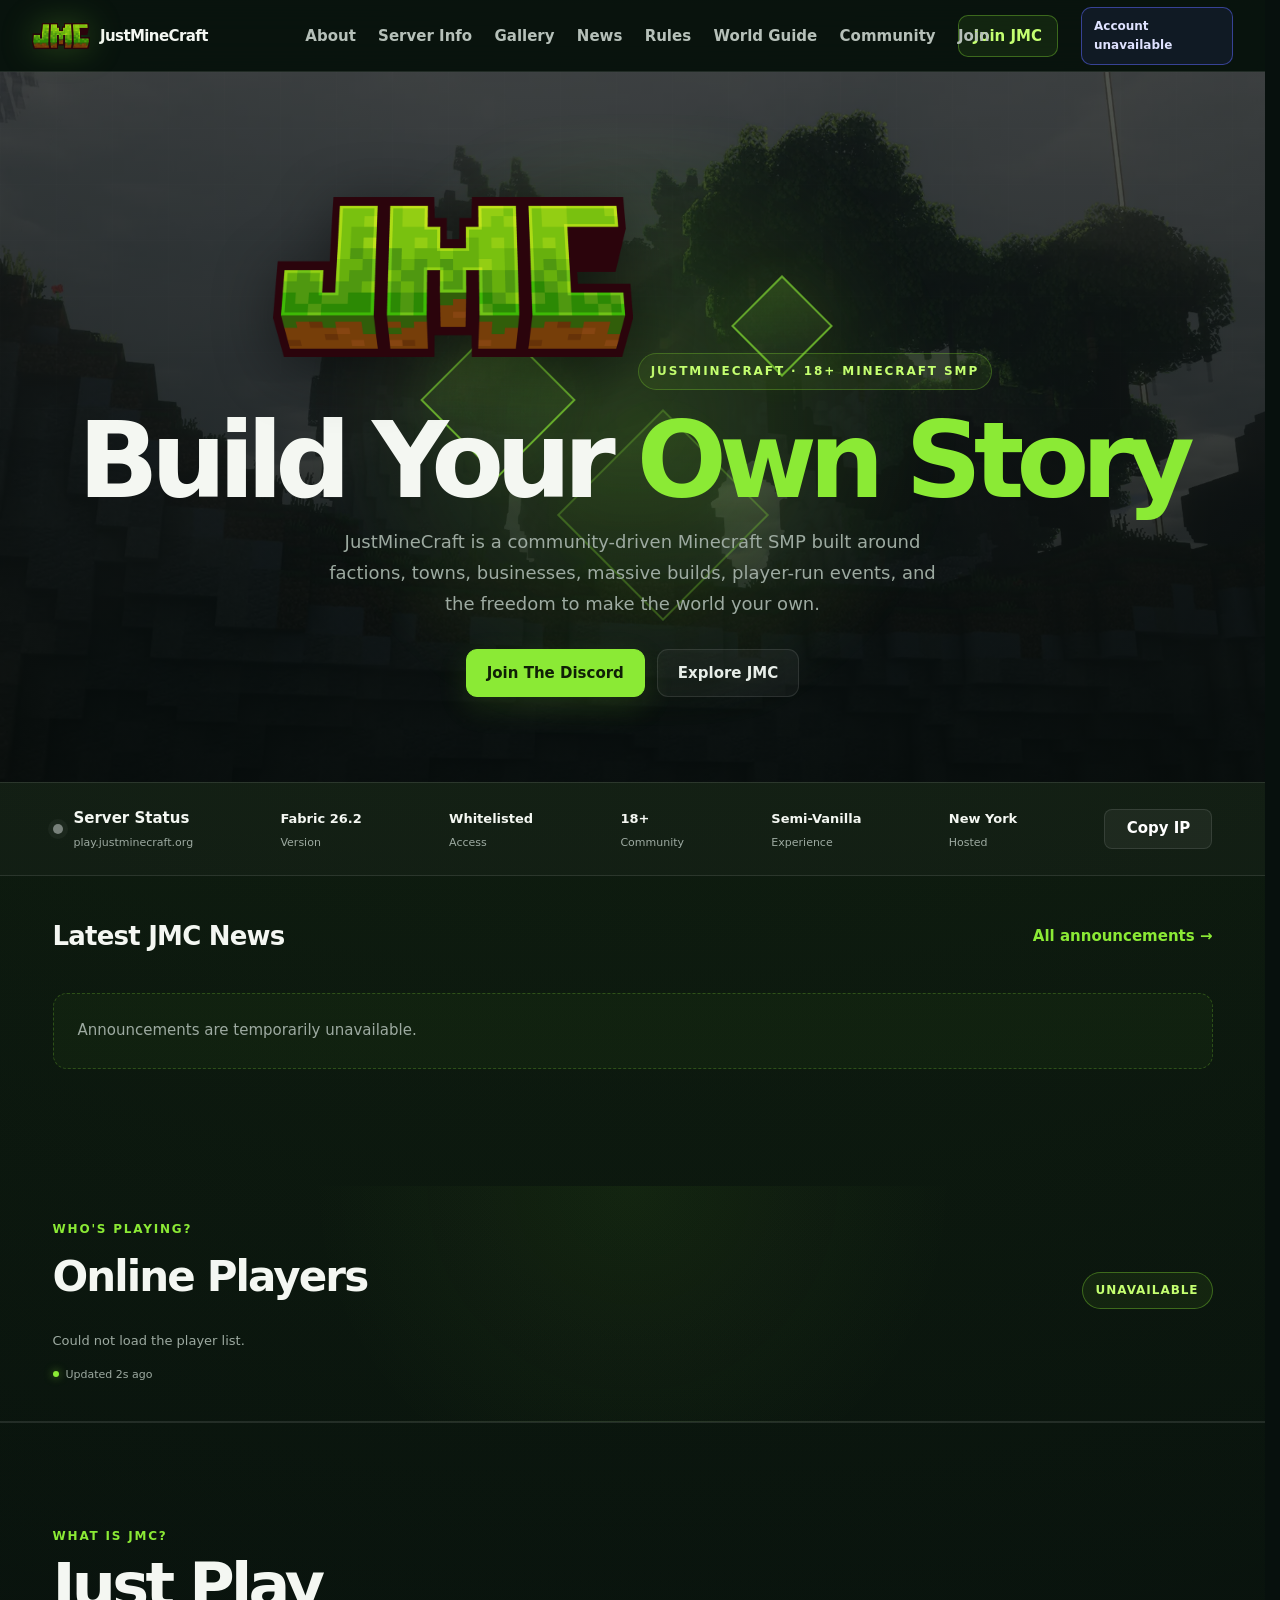
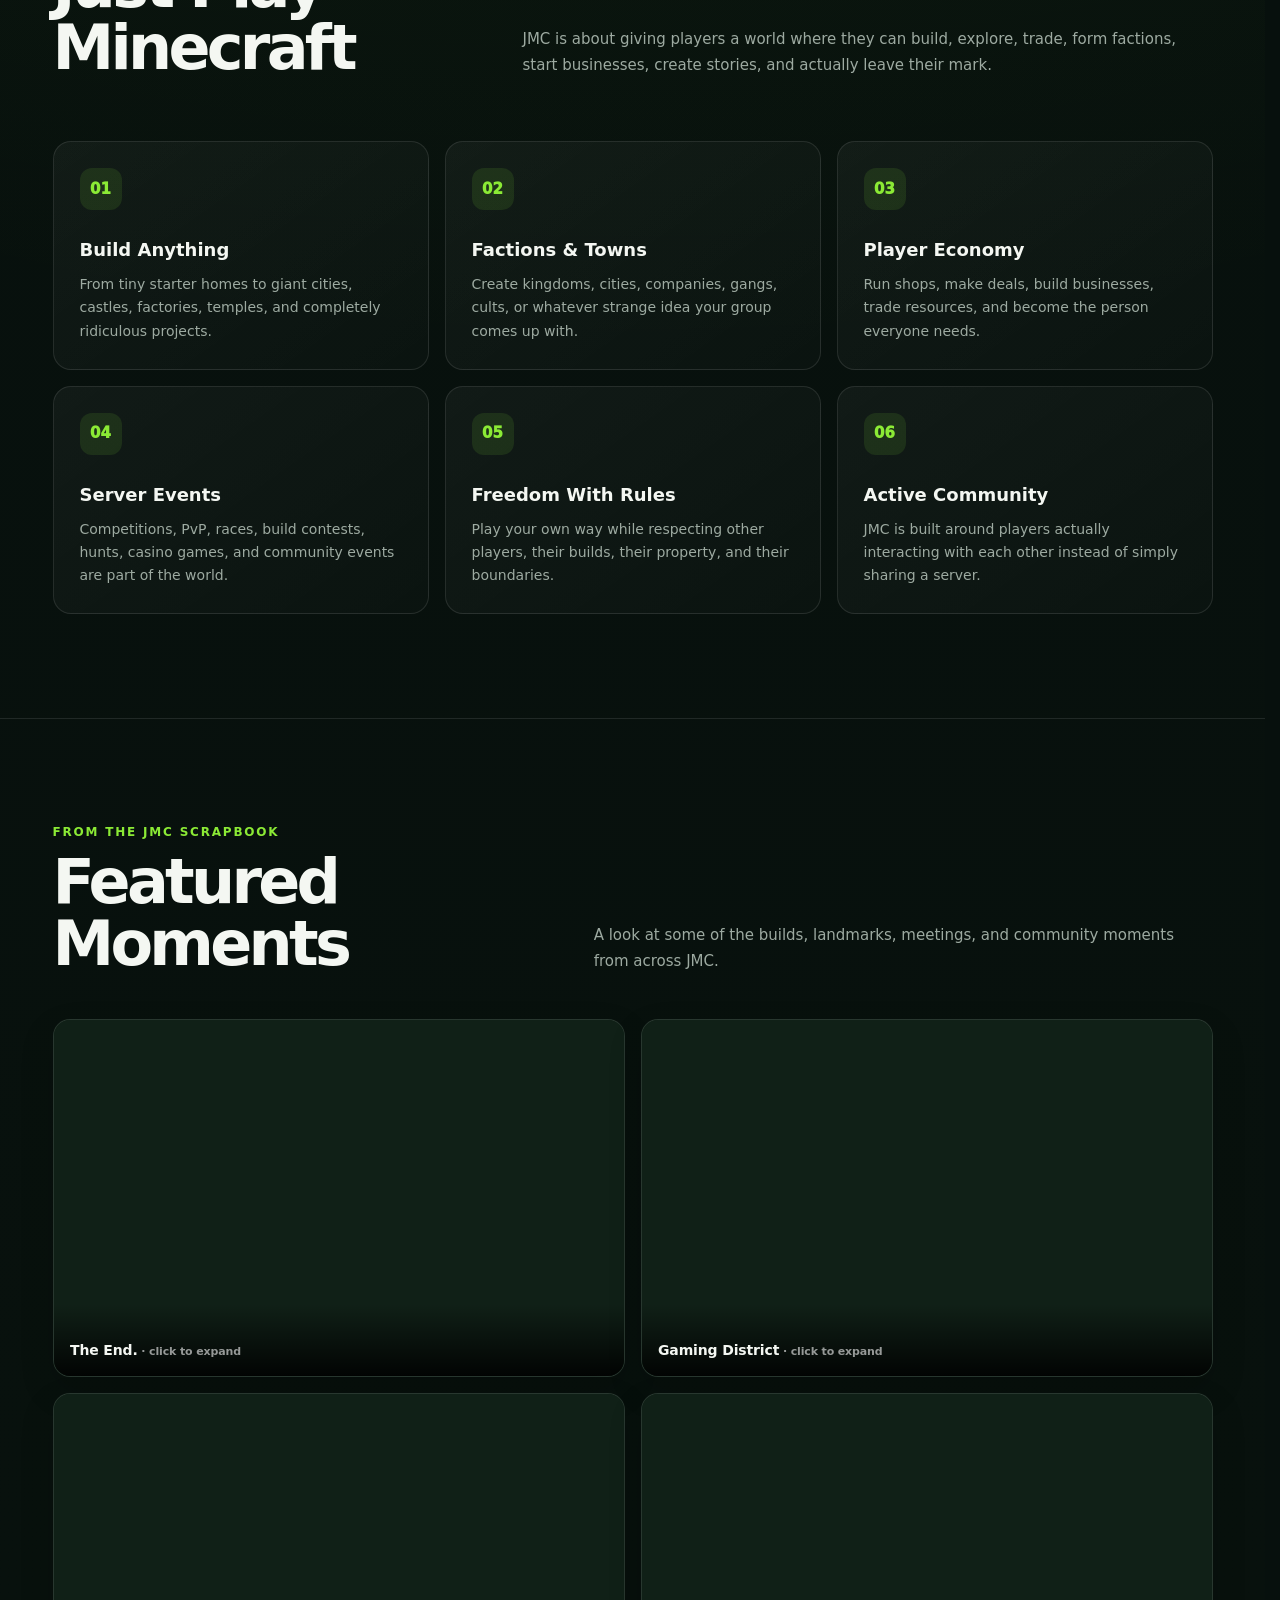
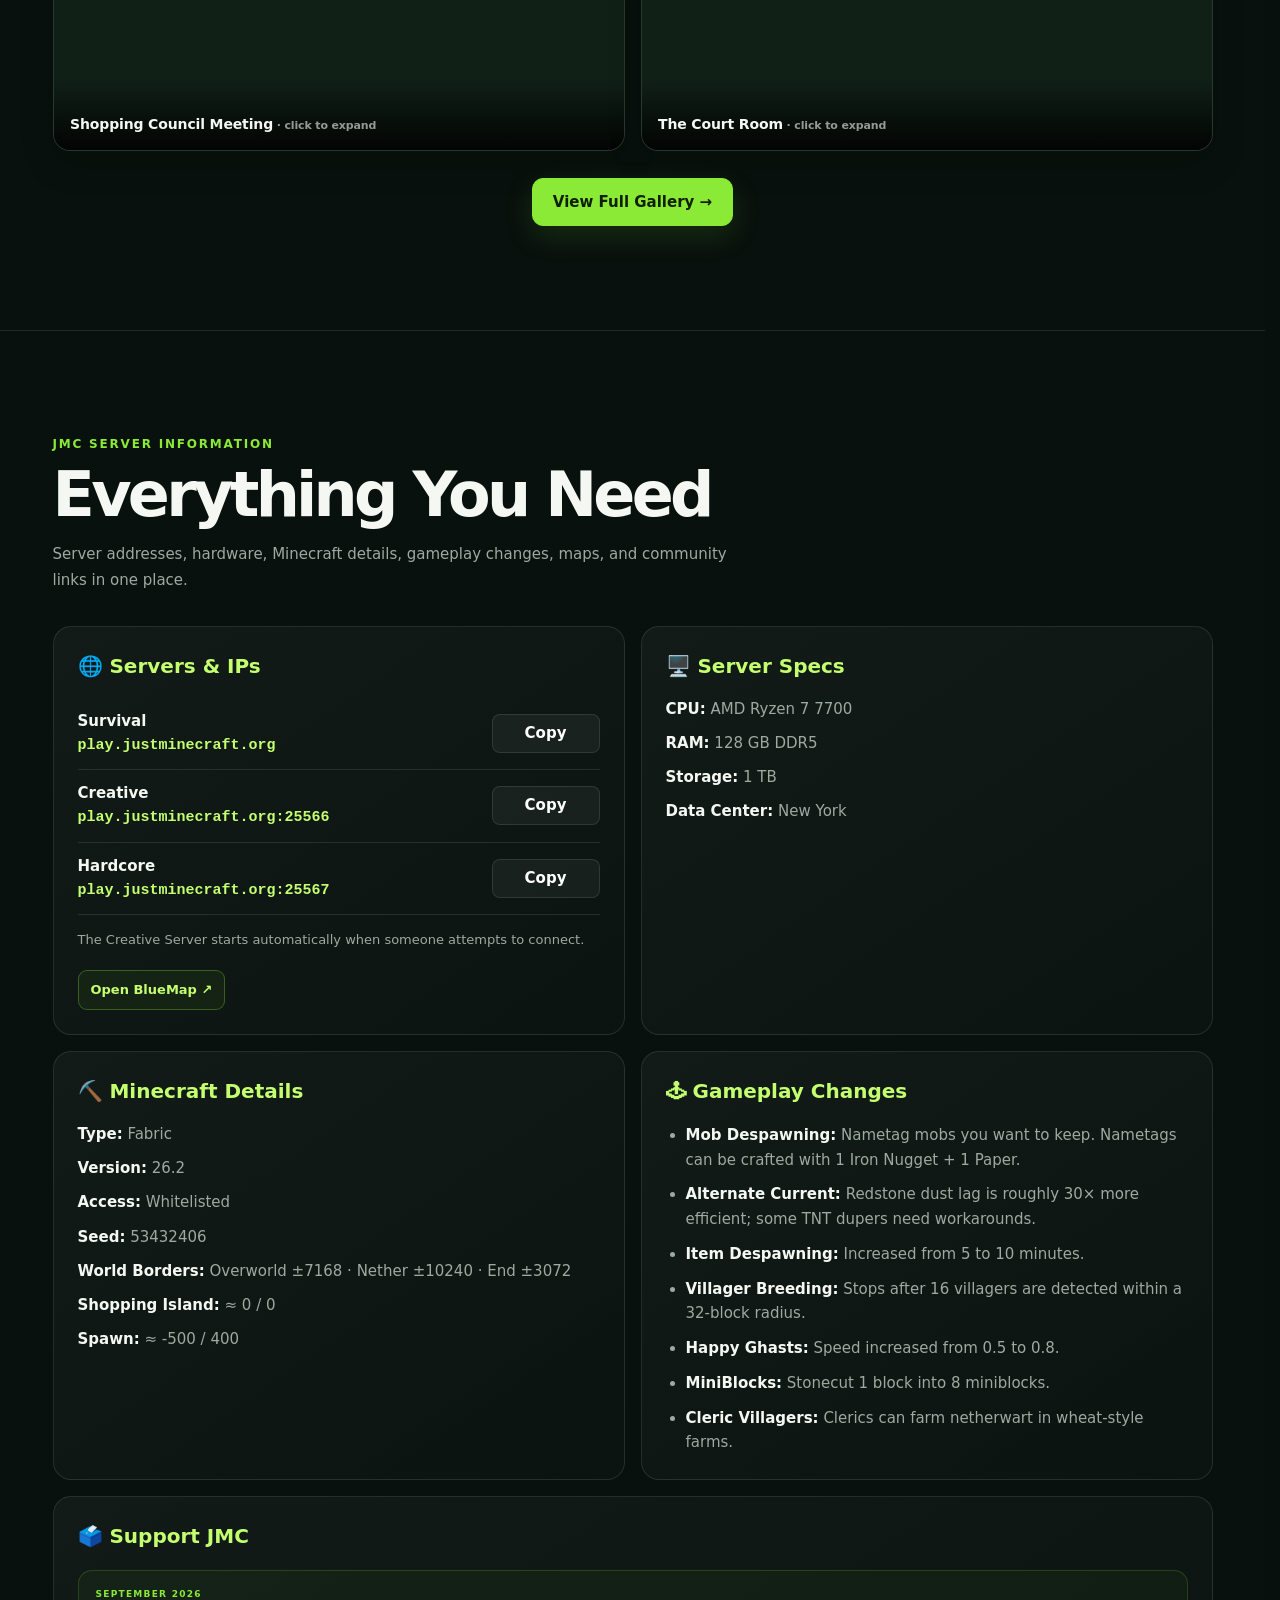
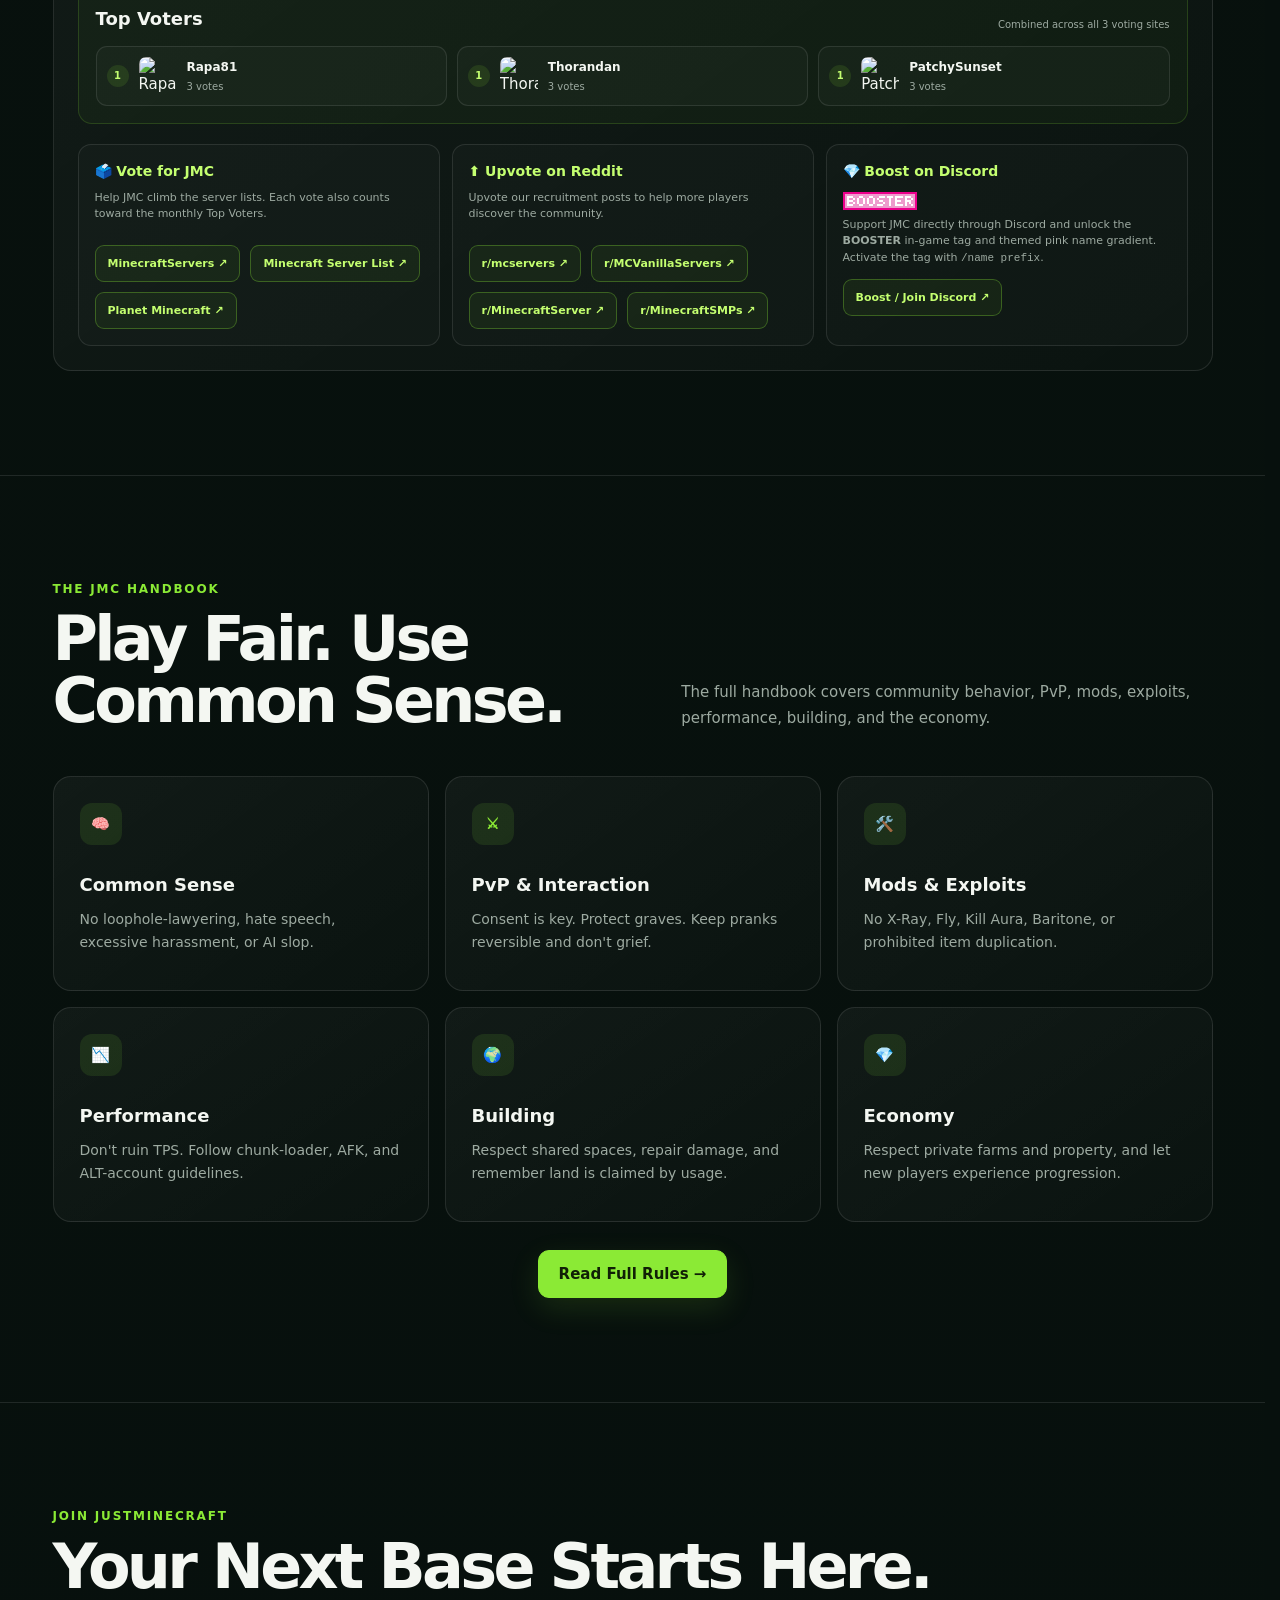
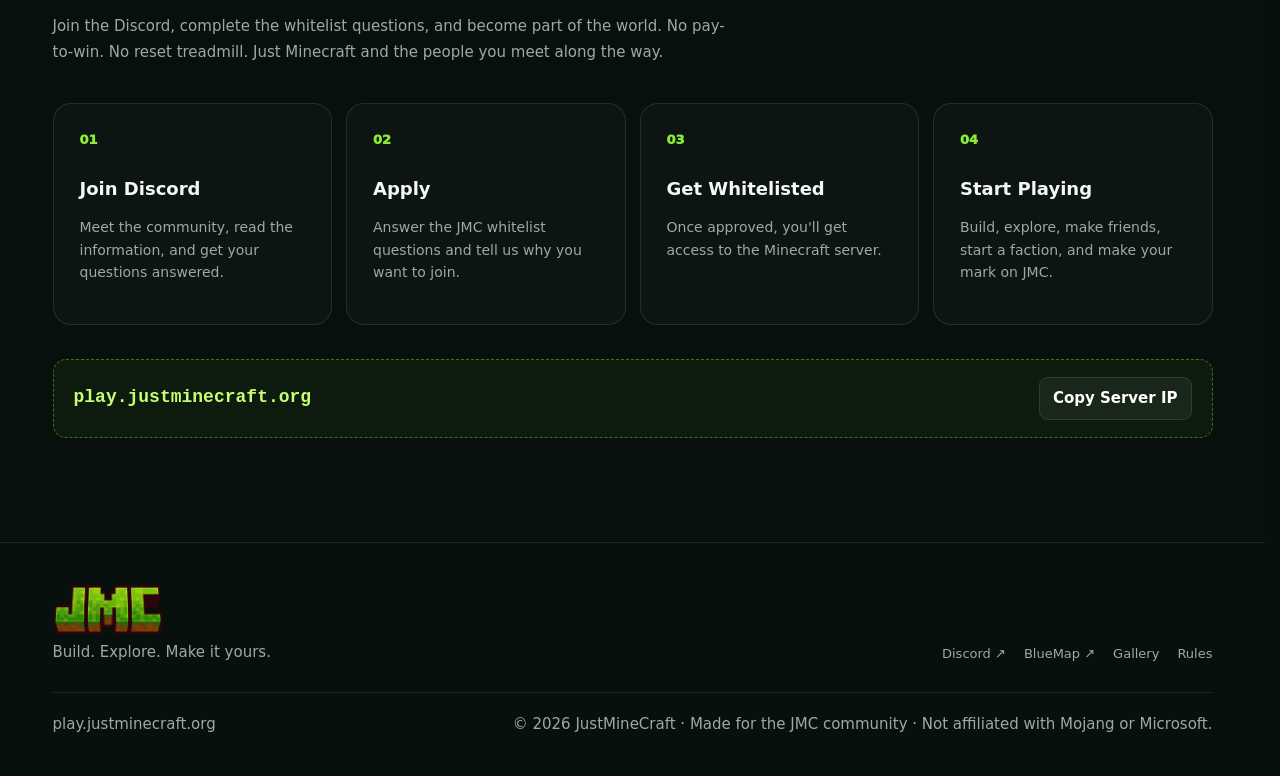
==== commit 28e75680: "Load resilient Discord account header on JMC pages" ====
--- a/index.html
+++ b/index.html
@@ -404,4 +404,4 @@
 if(playerRoles.length){const tip=document.createElement('div');tip.className='player-role-tip';const tipName=document.createElement('strong');tipName.textContent=name;tip.append(tipName);const badges=document.createElement('div');badges.style.display='flex';badges.style.flexWrap='wrap';badges.style.gap='5px';playerRoles.forEach(role=>{const badge=document.createElement('span');const roleClass=role.toLowerCase().replace(/\s+/g,'-');badge.className='role-badge role-'+roleClass;badge.textContent=role.toUpperCase();badges.appendChild(badge)});tip.append(badges);chip.append(tip)}
 chip.append(img,label);grid.appendChild(chip)})}else{grid.innerHTML='<div class="player-empty">'+(online?'JMC is reporting '+online+' online, but their usernames are hidden by the server.':'Nobody is online right now.')+'</div>'}}else{dot.classList.add('offline');st.textContent='Server Offline';pt.textContent='play.justminecraft.org';count.textContent='OFFLINE';grid.innerHTML='<div class="player-empty">The server is currently offline.</div>'}playerAge=0;document.getElementById('playerUpdated').textContent='Updated just now';}catch(e){document.getElementById('statusText').textContent='Server Status';document.getElementById('playerText').textContent='play.justminecraft.org';document.getElementById('onlinePlayerCount').textContent='UNAVAILABLE';document.getElementById('onlinePlayerGrid').innerHTML='<div class="player-empty">Could not load the player list.</div>'}}refreshJmcPlayers();setInterval(()=>{if(!document.hidden)refreshJmcPlayers()},60000);document.addEventListener('visibilitychange',()=>{if(!document.hidden)refreshJmcPlayers()});let playerAge=0;setInterval(()=>{if(document.hidden)return;playerAge++;const el=document.getElementById('playerUpdated');if(el)el.textContent=playerAge<60?'Updated '+playerAge+'s ago':'Updated about '+Math.floor(playerAge/60)+'m ago'},1000);
 const mobileMenuBtn=document.getElementById('mobileMenuBtn'),mobileDrawer=document.getElementById('mobileDrawer');if(mobileMenuBtn&&mobileDrawer){mobileMenuBtn.addEventListener('click',()=>{const open=mobileDrawer.classList.toggle('open');mobileMenuBtn.setAttribute('aria-expanded',String(open));mobileMenuBtn.textContent=open?'×':'☰'});mobileDrawer.querySelectorAll('a').forEach(a=>a.addEventListener('click',()=>{mobileDrawer.classList.remove('open');mobileMenuBtn.setAttribute('aria-expanded','false');mobileMenuBtn.textContent='☰'}))}</script>
-<script src="/assets/jmc-news.js?v=2"></script><script src="/assets/jmc-auth.js?v=4"></script><script src="/assets/jmc-presence.js?v=2"></script></body></html>
+<script src="/assets/jmc-news.js?v=2"></script><script src="/assets/jmc-auth.js?v=5"></script><script src="/assets/jmc-presence.js?v=2"></script></body></html>
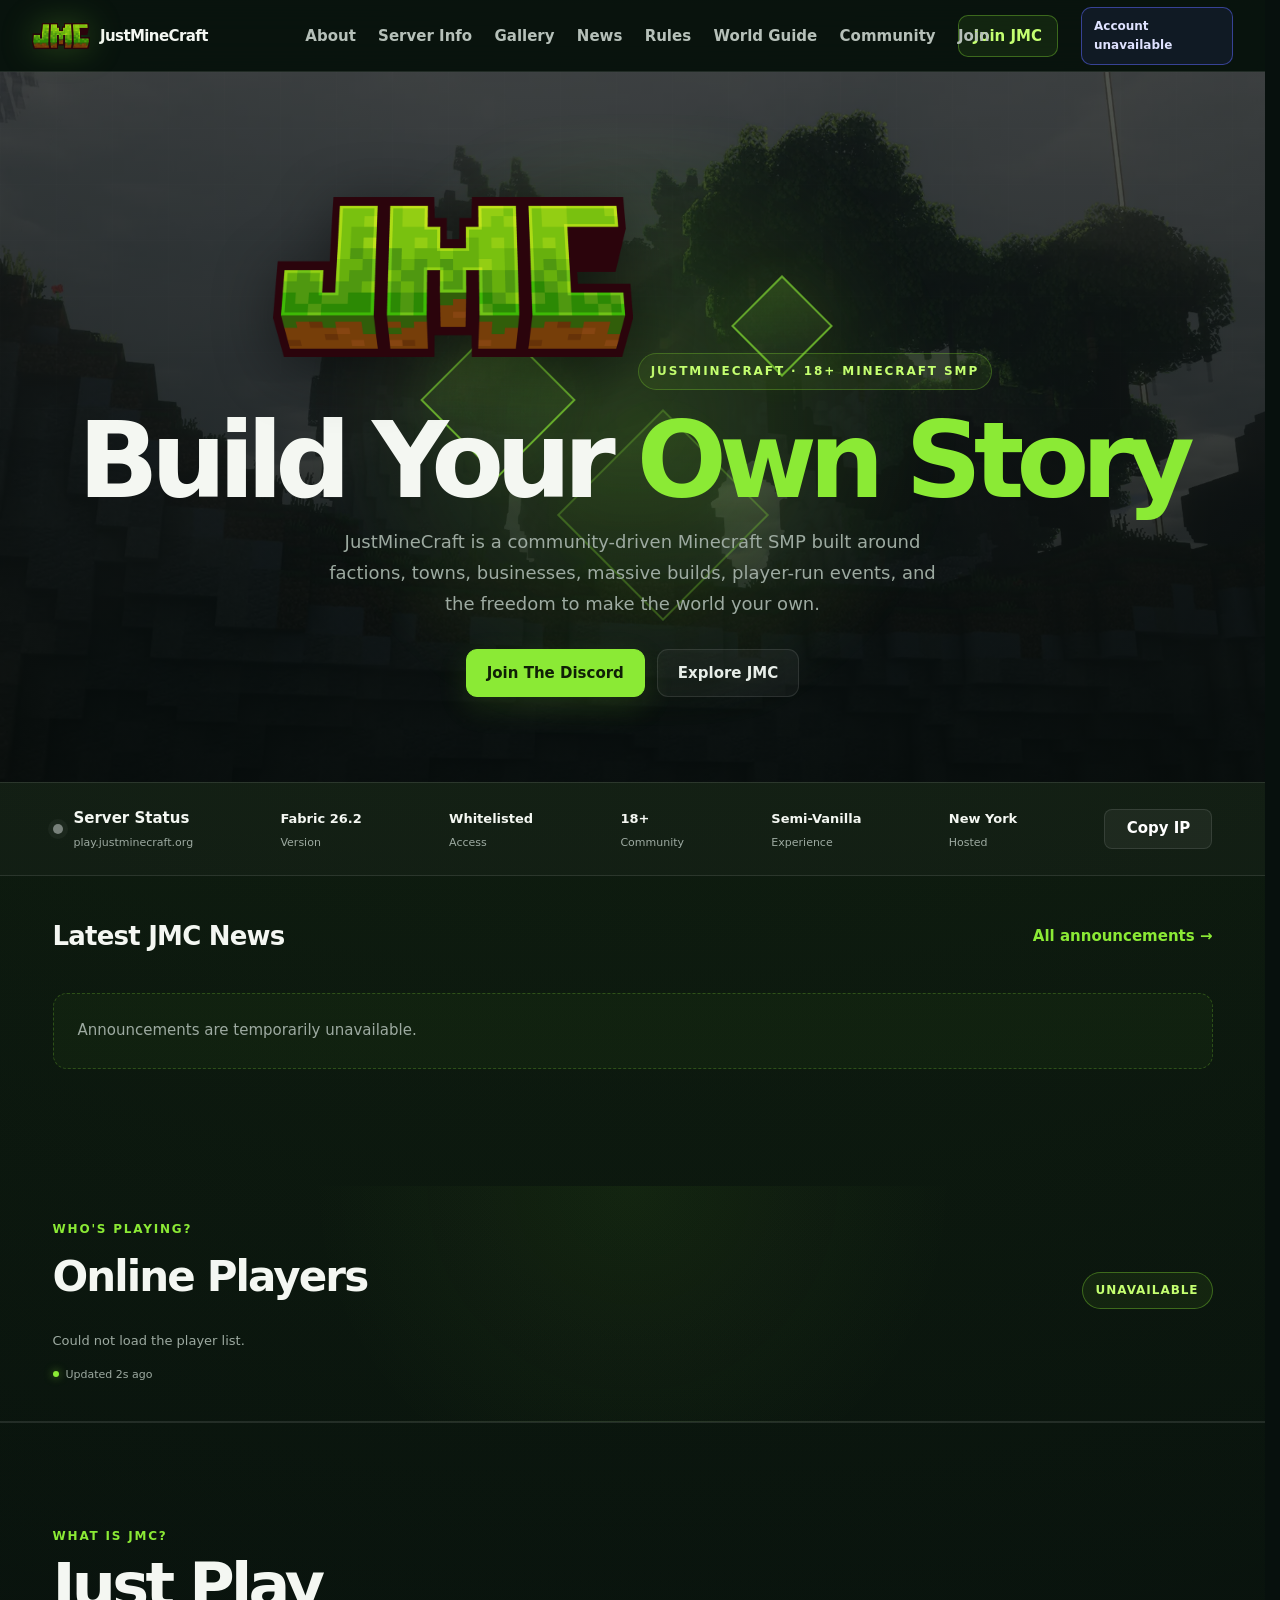
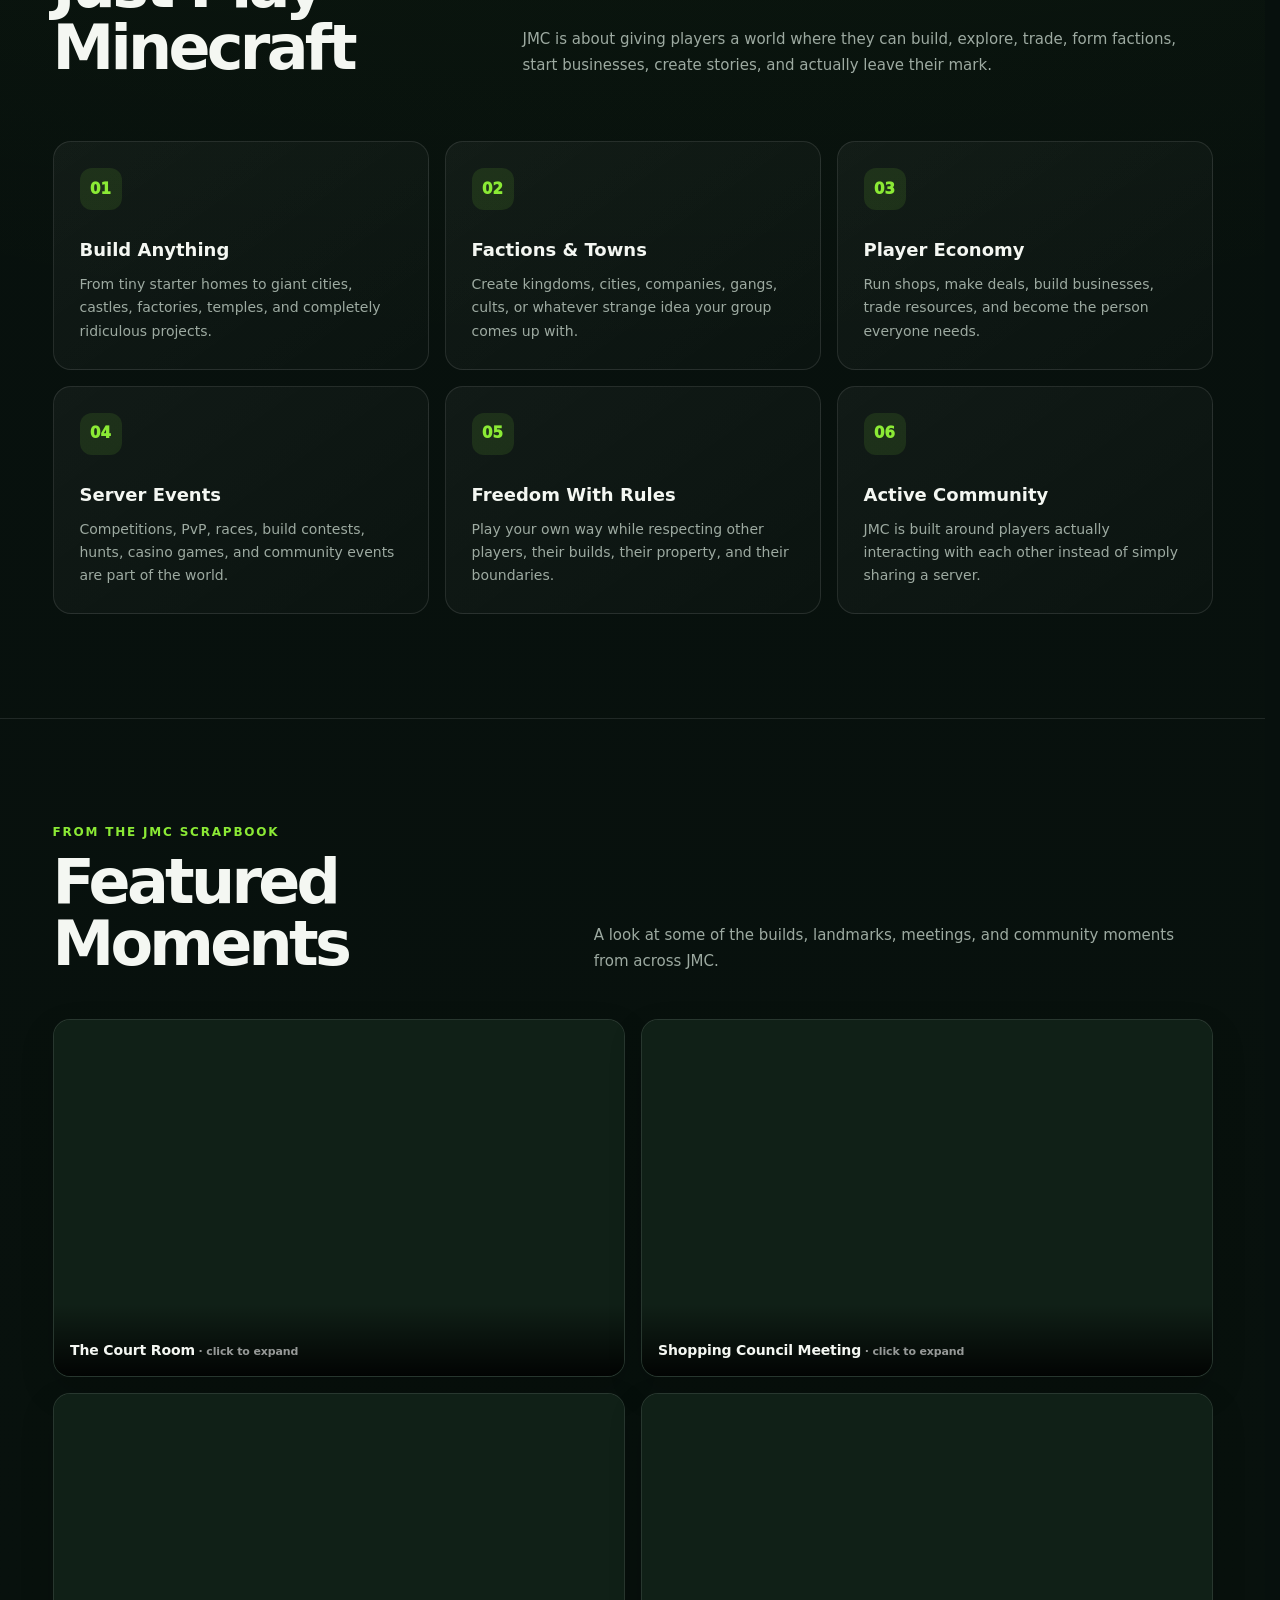
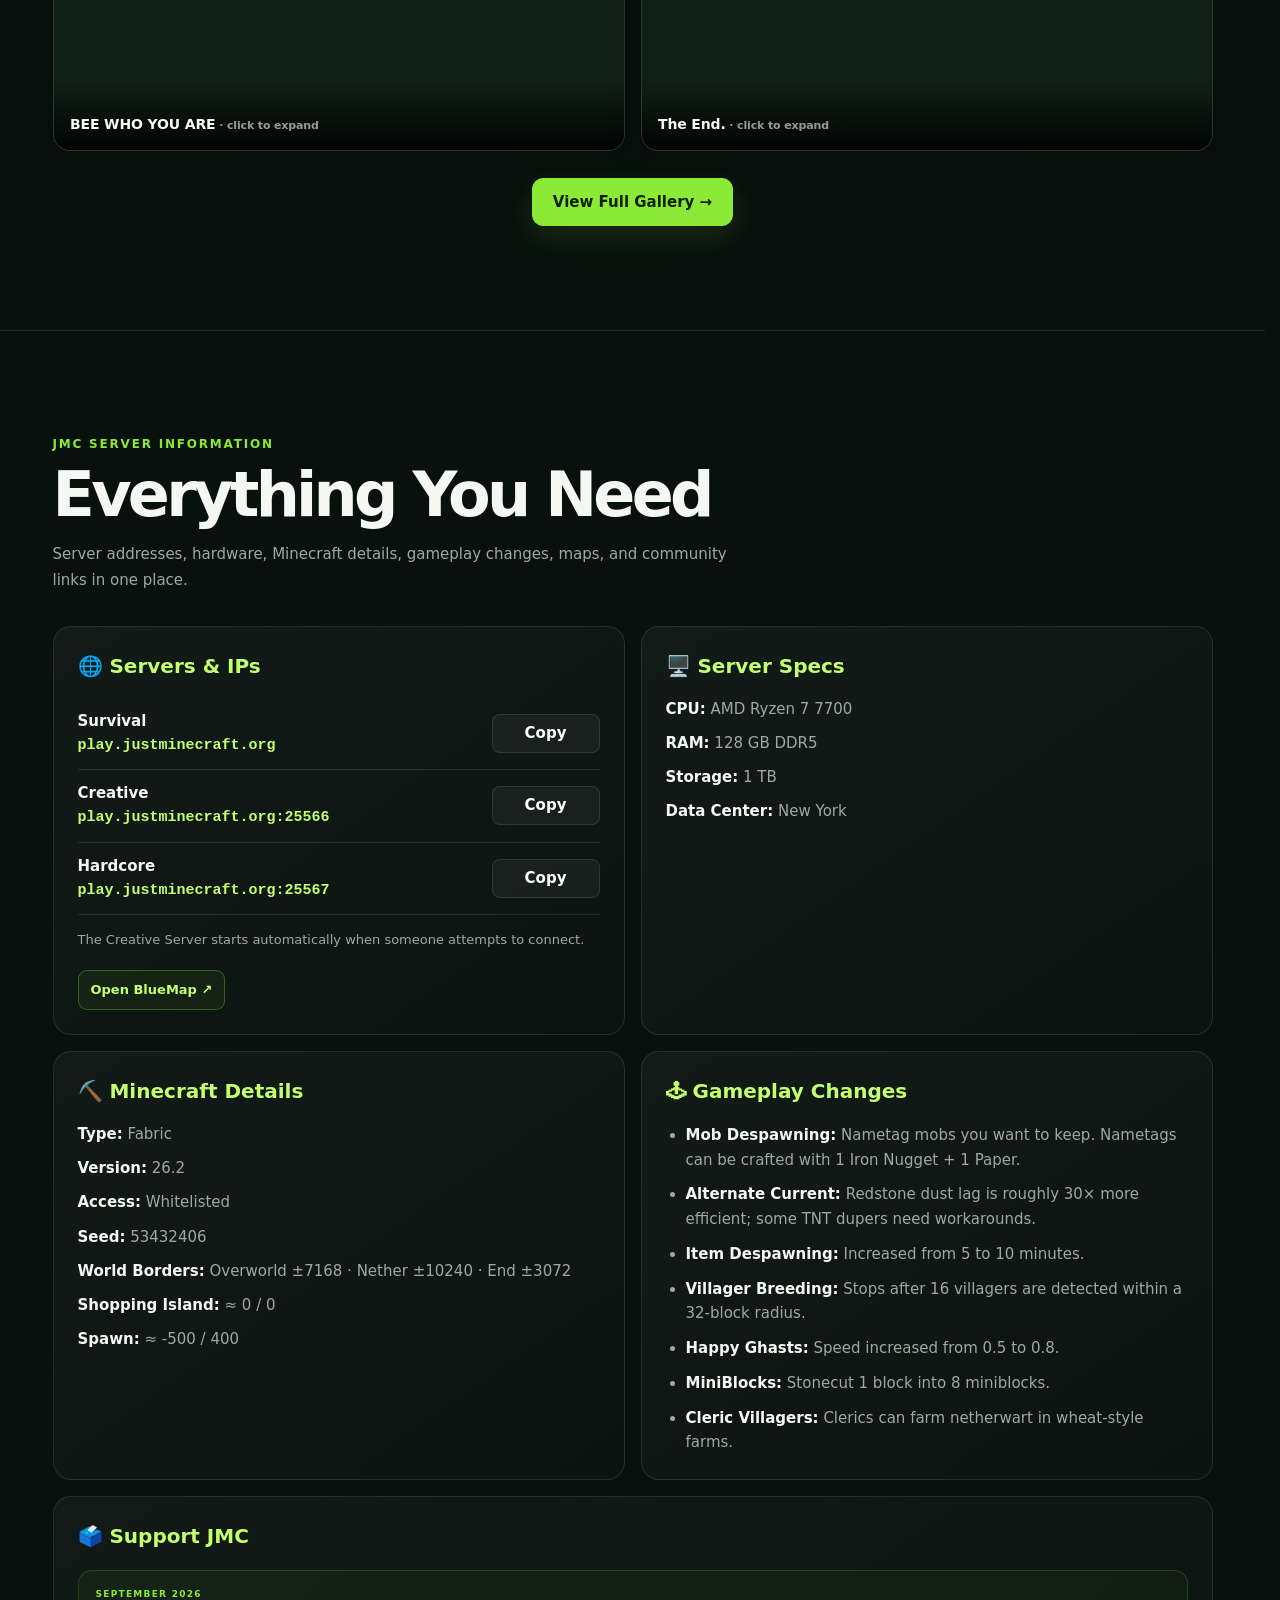
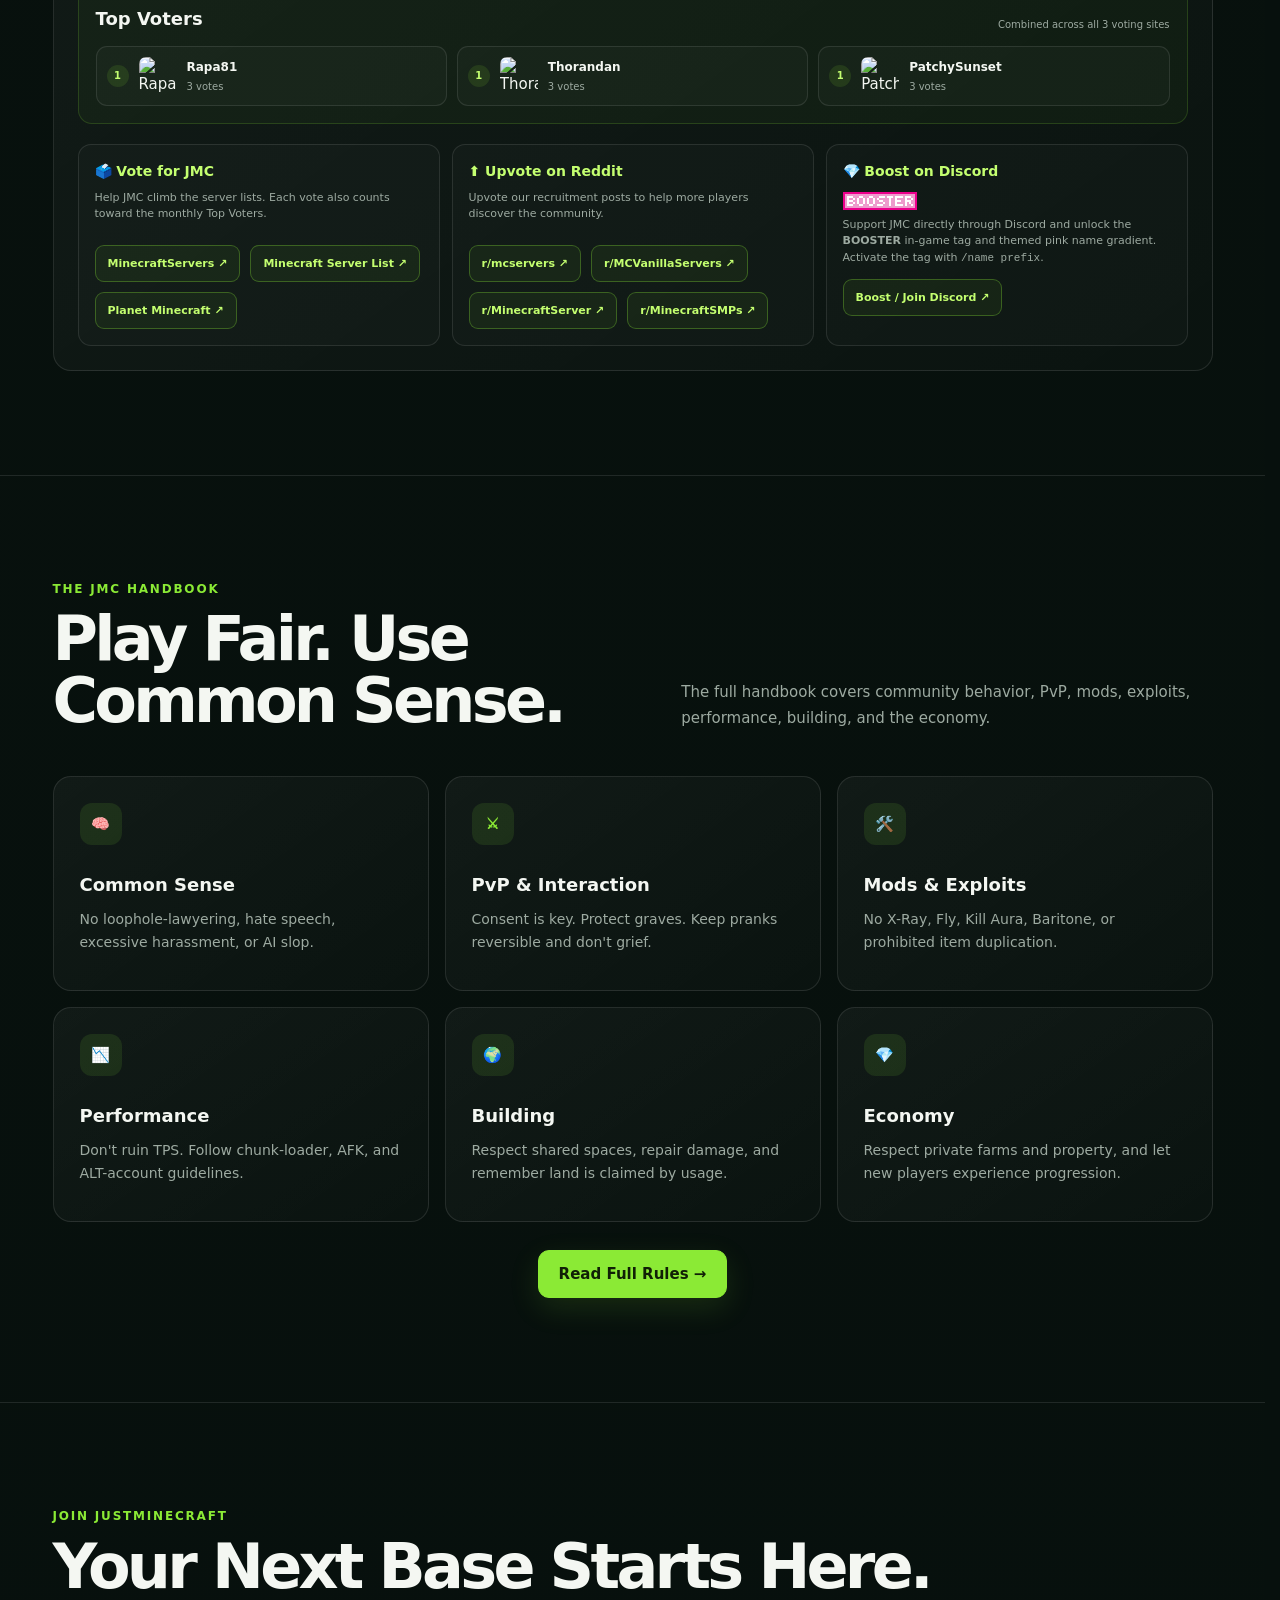
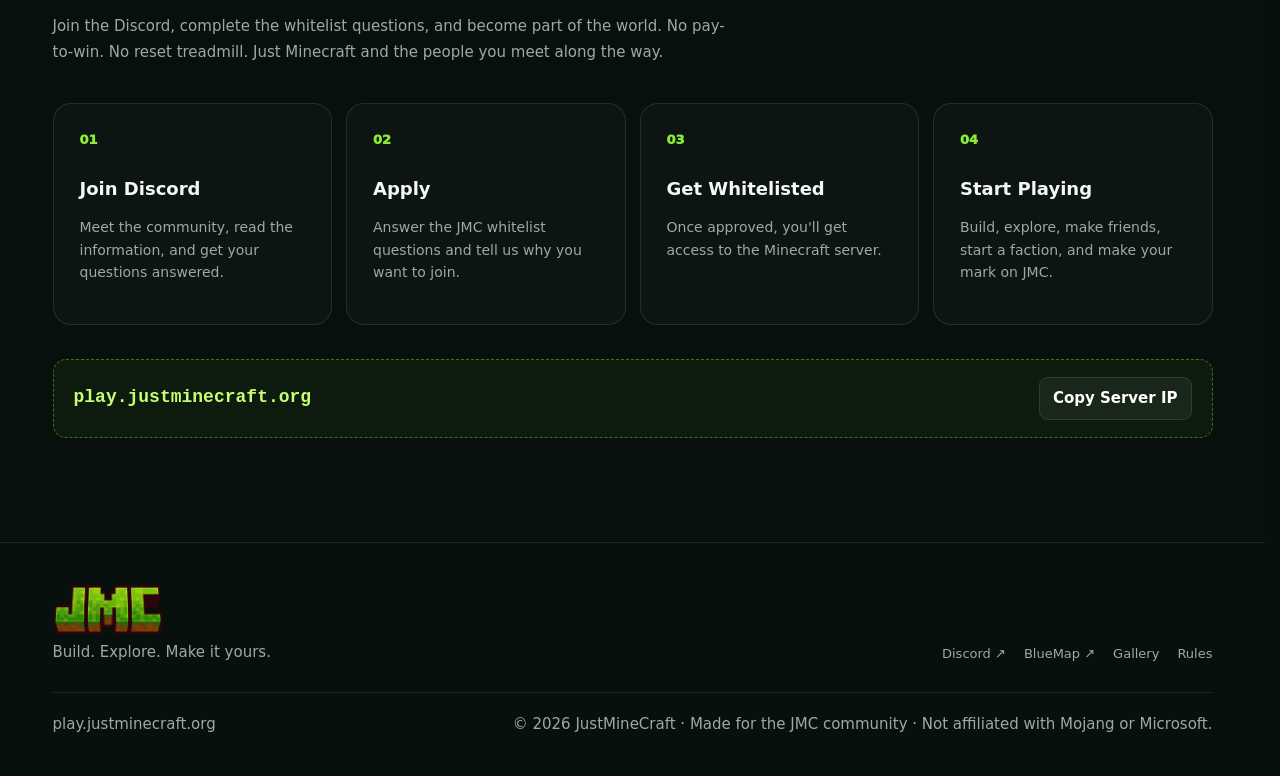
==== commit 02bb1b33: "Load reduced-frequency website activity tracking" ====
--- a/index.html
+++ b/index.html
@@ -404,4 +404,4 @@
 if(playerRoles.length){const tip=document.createElement('div');tip.className='player-role-tip';const tipName=document.createElement('strong');tipName.textContent=name;tip.append(tipName);const badges=document.createElement('div');badges.style.display='flex';badges.style.flexWrap='wrap';badges.style.gap='5px';playerRoles.forEach(role=>{const badge=document.createElement('span');const roleClass=role.toLowerCase().replace(/\s+/g,'-');badge.className='role-badge role-'+roleClass;badge.textContent=role.toUpperCase();badges.appendChild(badge)});tip.append(badges);chip.append(tip)}
 chip.append(img,label);grid.appendChild(chip)})}else{grid.innerHTML='<div class="player-empty">'+(online?'JMC is reporting '+online+' online, but their usernames are hidden by the server.':'Nobody is online right now.')+'</div>'}}else{dot.classList.add('offline');st.textContent='Server Offline';pt.textContent='play.justminecraft.org';count.textContent='OFFLINE';grid.innerHTML='<div class="player-empty">The server is currently offline.</div>'}playerAge=0;document.getElementById('playerUpdated').textContent='Updated just now';}catch(e){document.getElementById('statusText').textContent='Server Status';document.getElementById('playerText').textContent='play.justminecraft.org';document.getElementById('onlinePlayerCount').textContent='UNAVAILABLE';document.getElementById('onlinePlayerGrid').innerHTML='<div class="player-empty">Could not load the player list.</div>'}}refreshJmcPlayers();setInterval(()=>{if(!document.hidden)refreshJmcPlayers()},60000);document.addEventListener('visibilitychange',()=>{if(!document.hidden)refreshJmcPlayers()});let playerAge=0;setInterval(()=>{if(document.hidden)return;playerAge++;const el=document.getElementById('playerUpdated');if(el)el.textContent=playerAge<60?'Updated '+playerAge+'s ago':'Updated about '+Math.floor(playerAge/60)+'m ago'},1000);
 const mobileMenuBtn=document.getElementById('mobileMenuBtn'),mobileDrawer=document.getElementById('mobileDrawer');if(mobileMenuBtn&&mobileDrawer){mobileMenuBtn.addEventListener('click',()=>{const open=mobileDrawer.classList.toggle('open');mobileMenuBtn.setAttribute('aria-expanded',String(open));mobileMenuBtn.textContent=open?'×':'☰'});mobileDrawer.querySelectorAll('a').forEach(a=>a.addEventListener('click',()=>{mobileDrawer.classList.remove('open');mobileMenuBtn.setAttribute('aria-expanded','false');mobileMenuBtn.textContent='☰'}))}</script>
-<script src="/assets/jmc-news.js?v=2"></script><script src="/assets/jmc-auth.js?v=5"></script><script src="/assets/jmc-presence.js?v=2"></script></body></html>
+<script src="/assets/jmc-news.js?v=2"></script><script src="/assets/jmc-auth.js?v=5"></script><script src="/assets/jmc-presence.js?v=3"></script></body></html>
